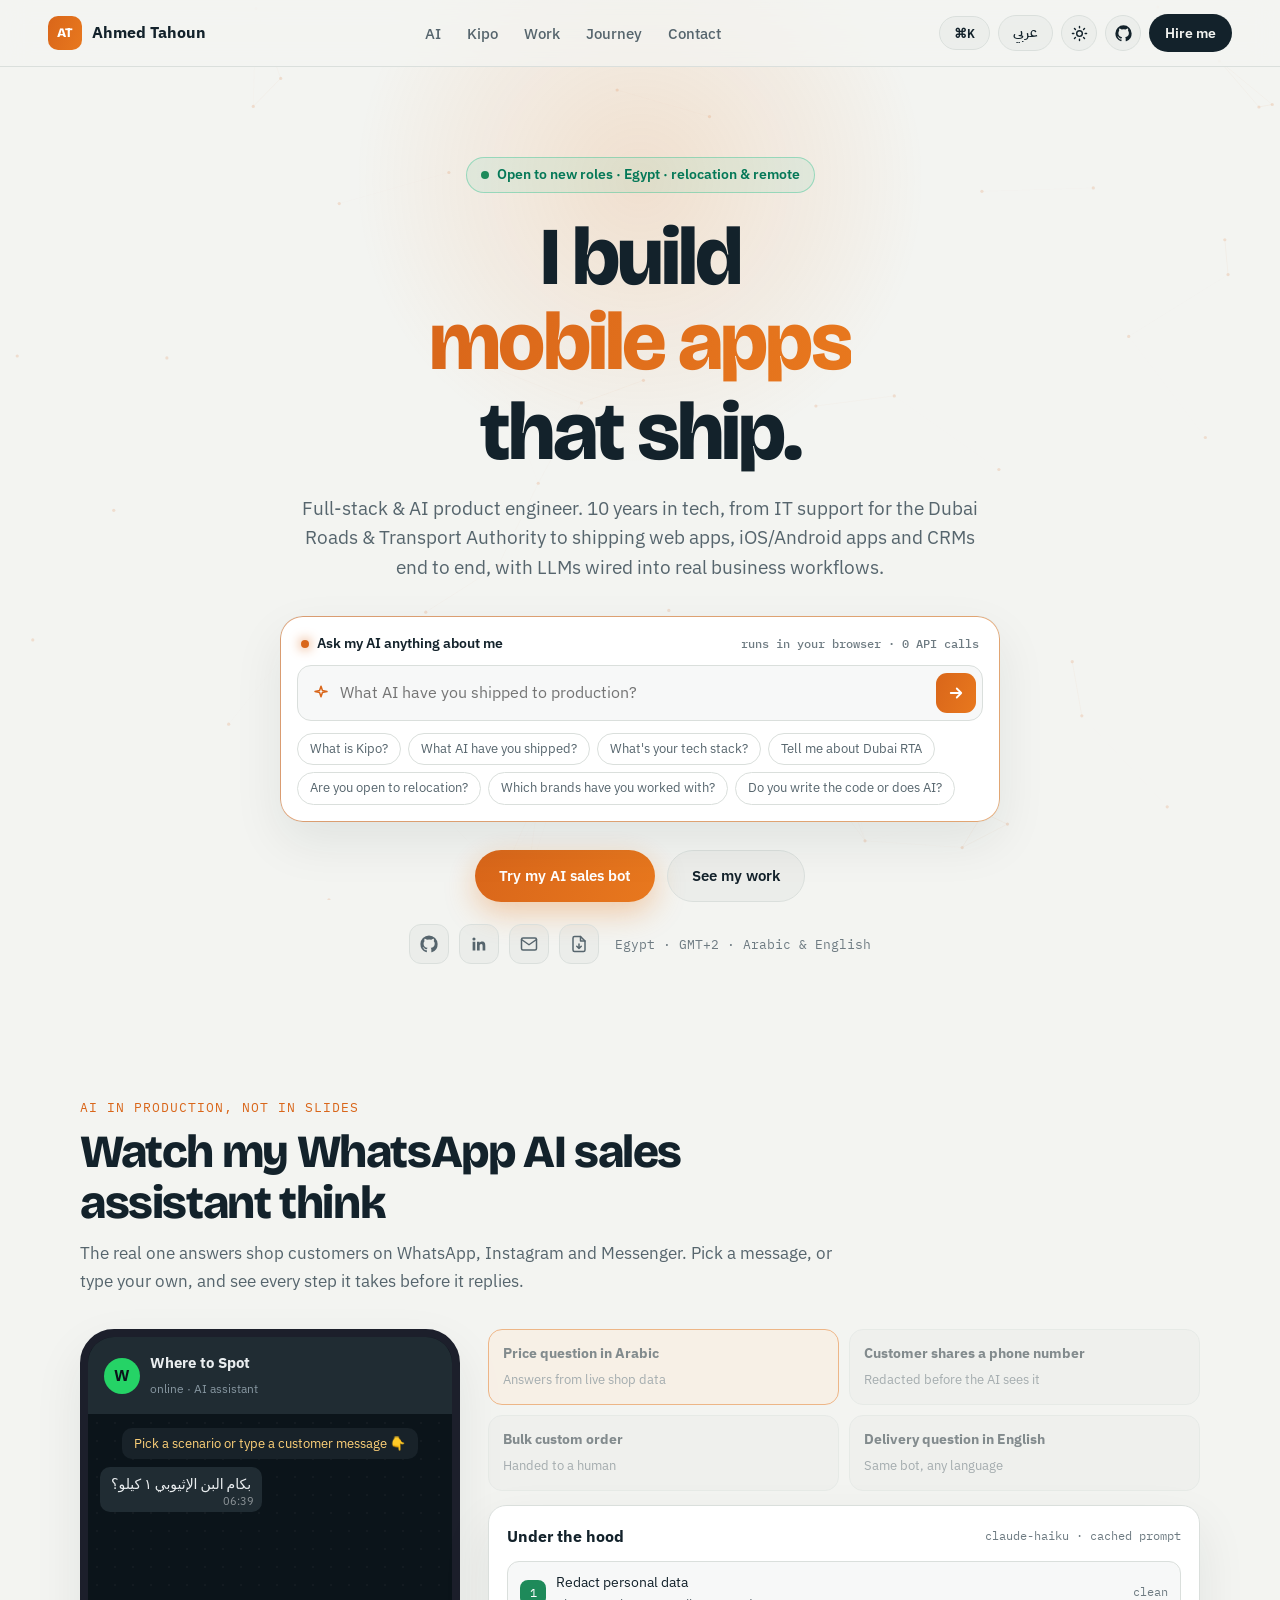
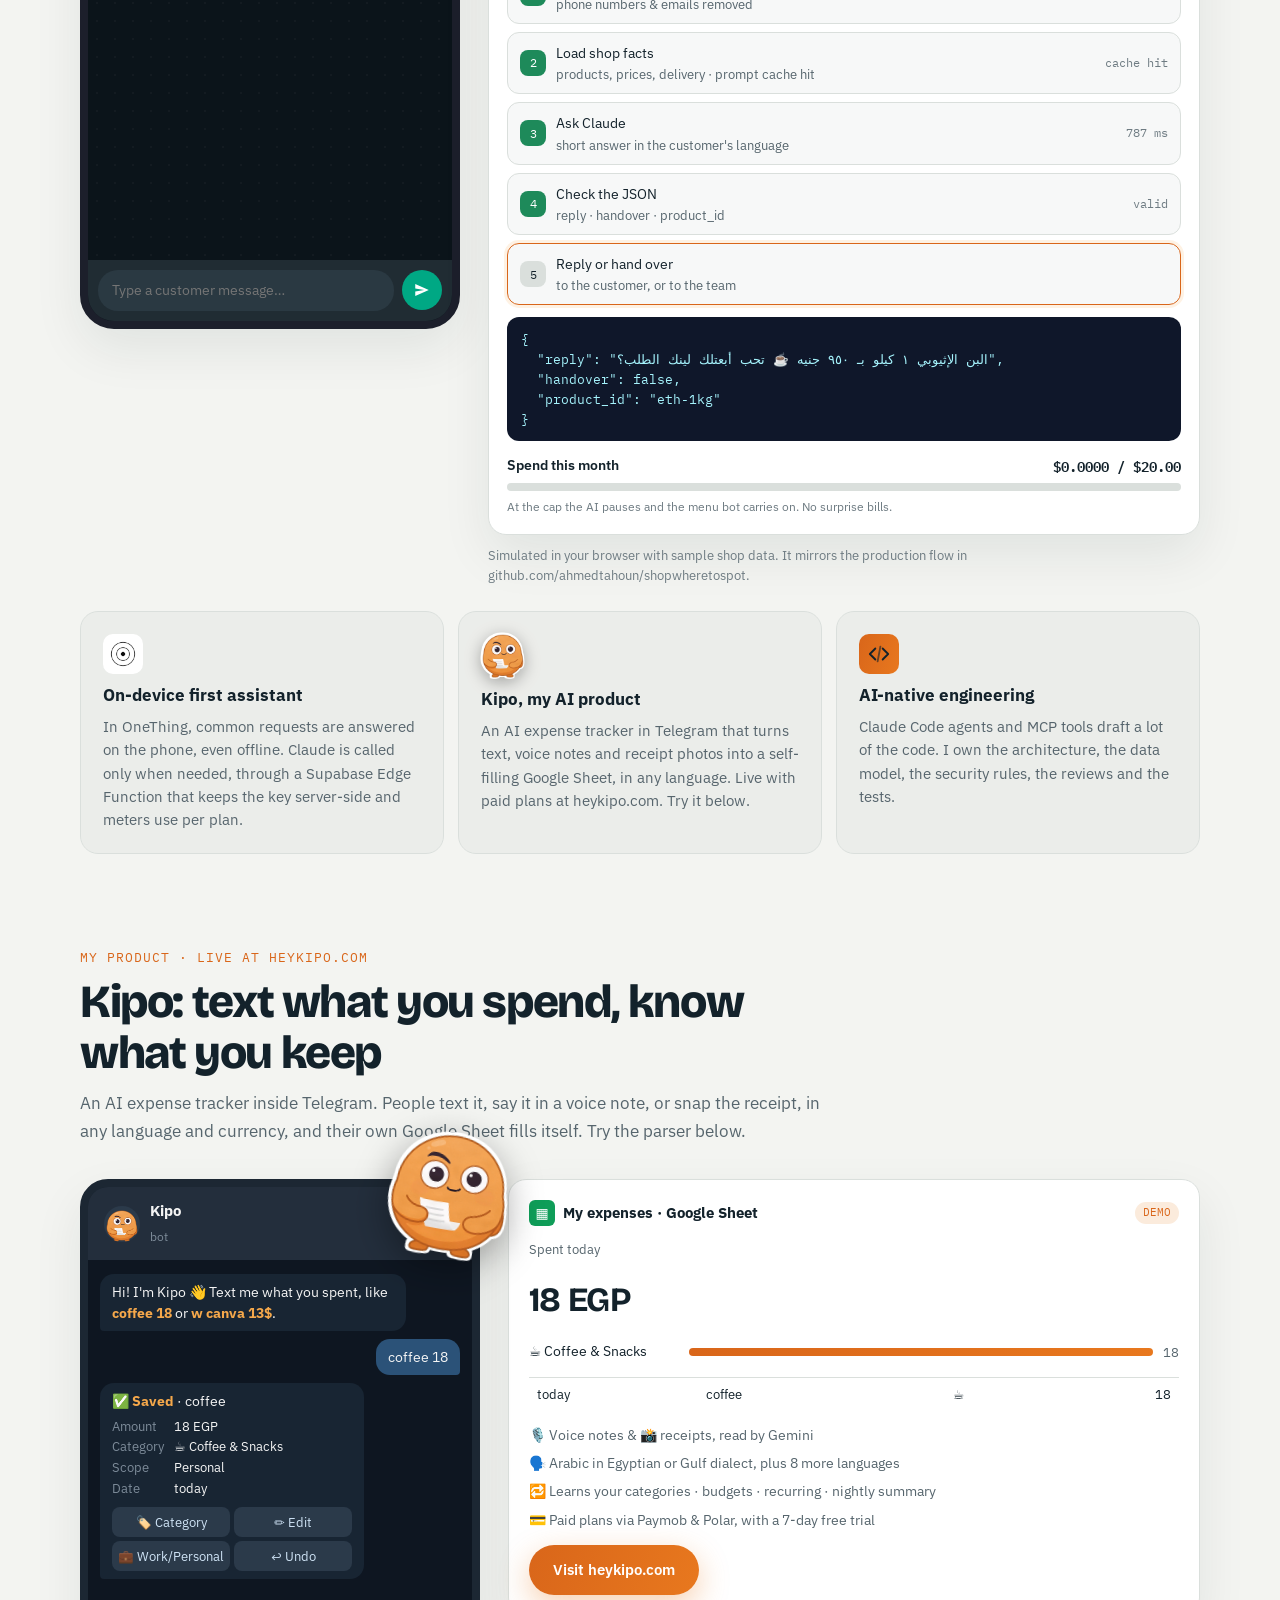
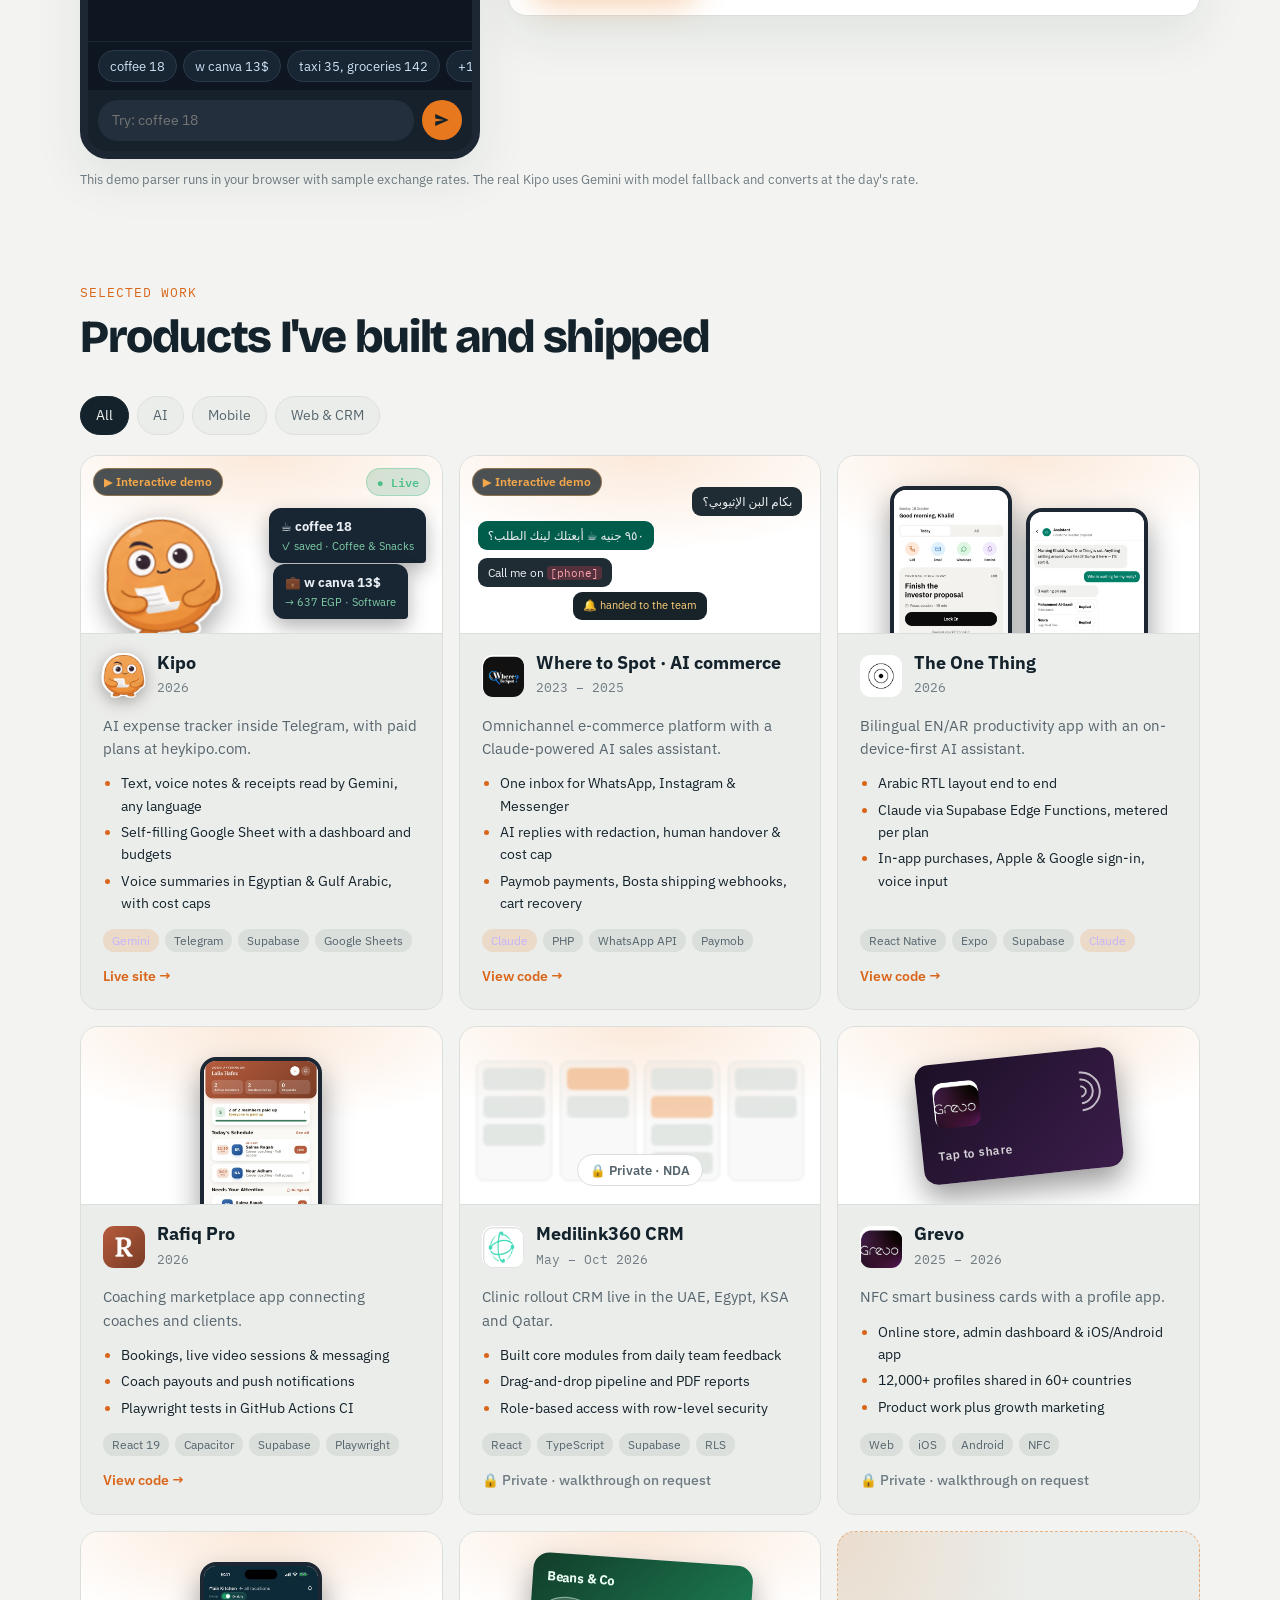
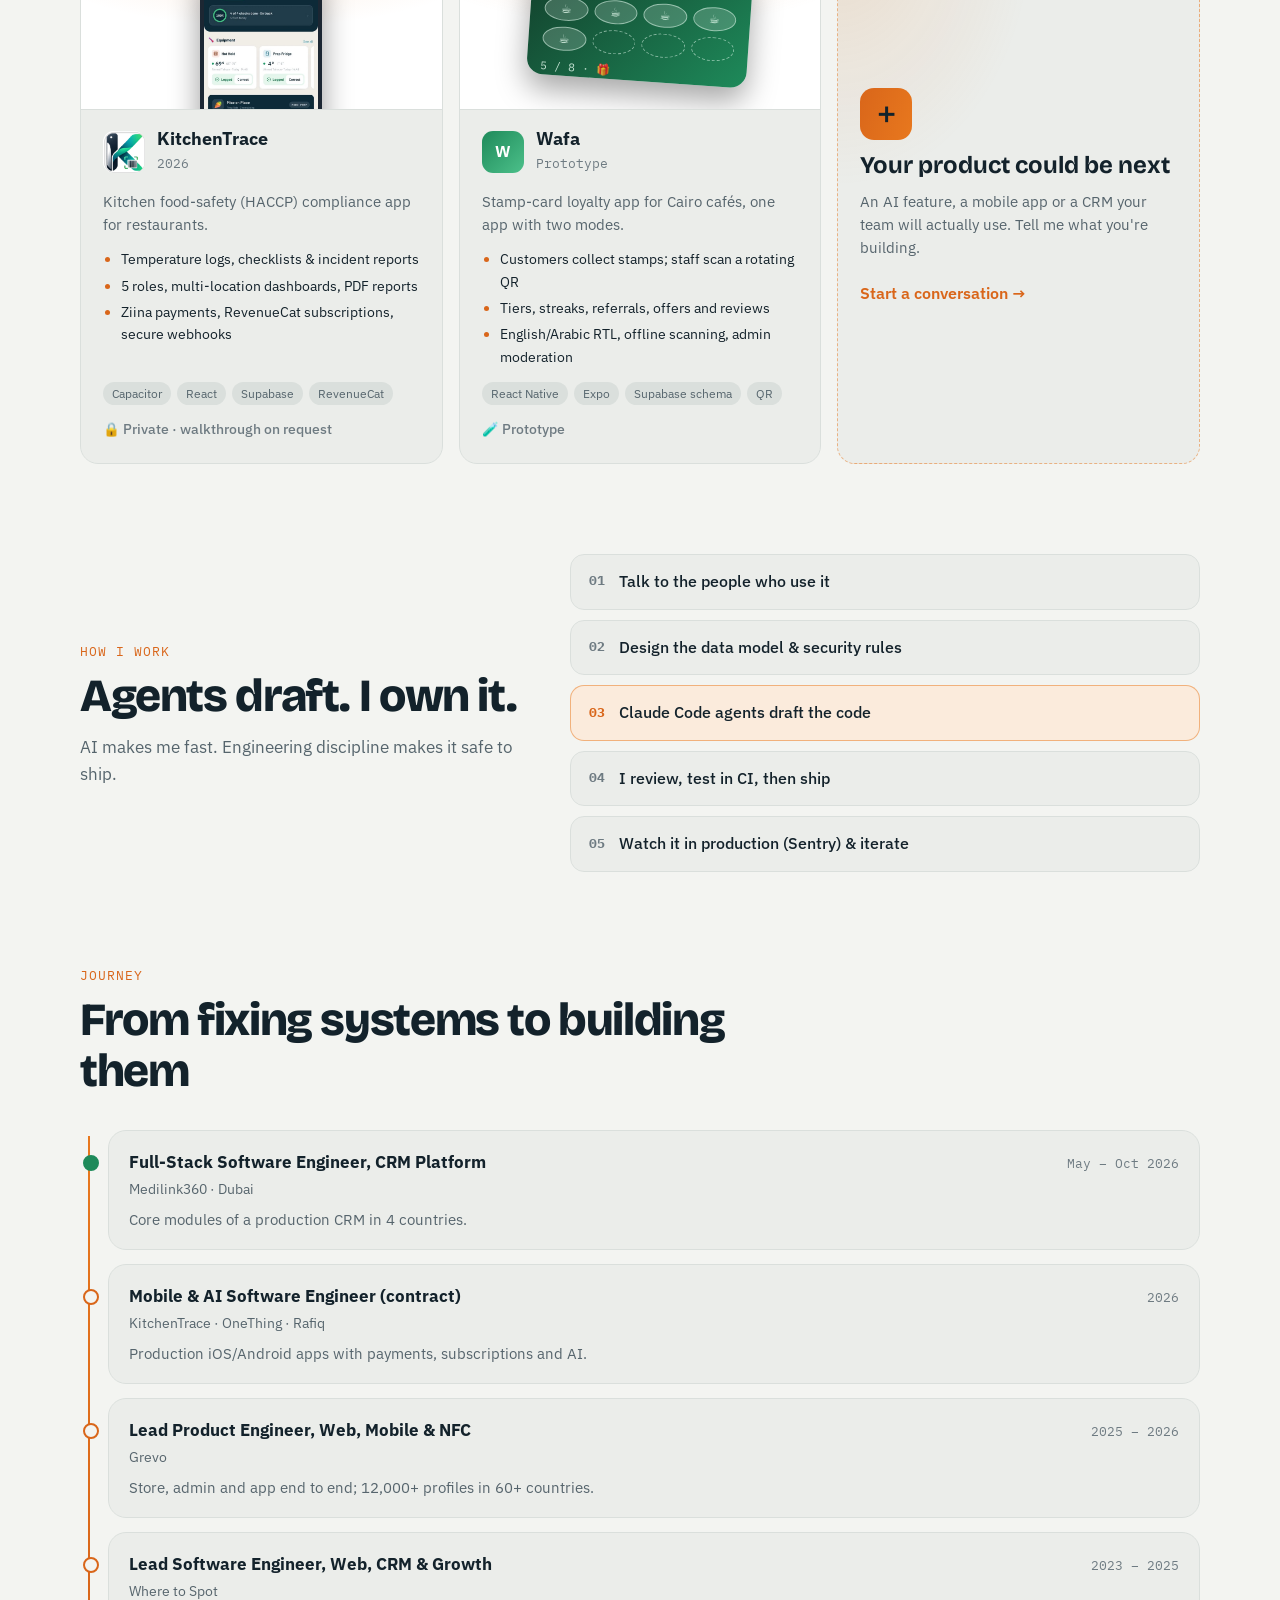
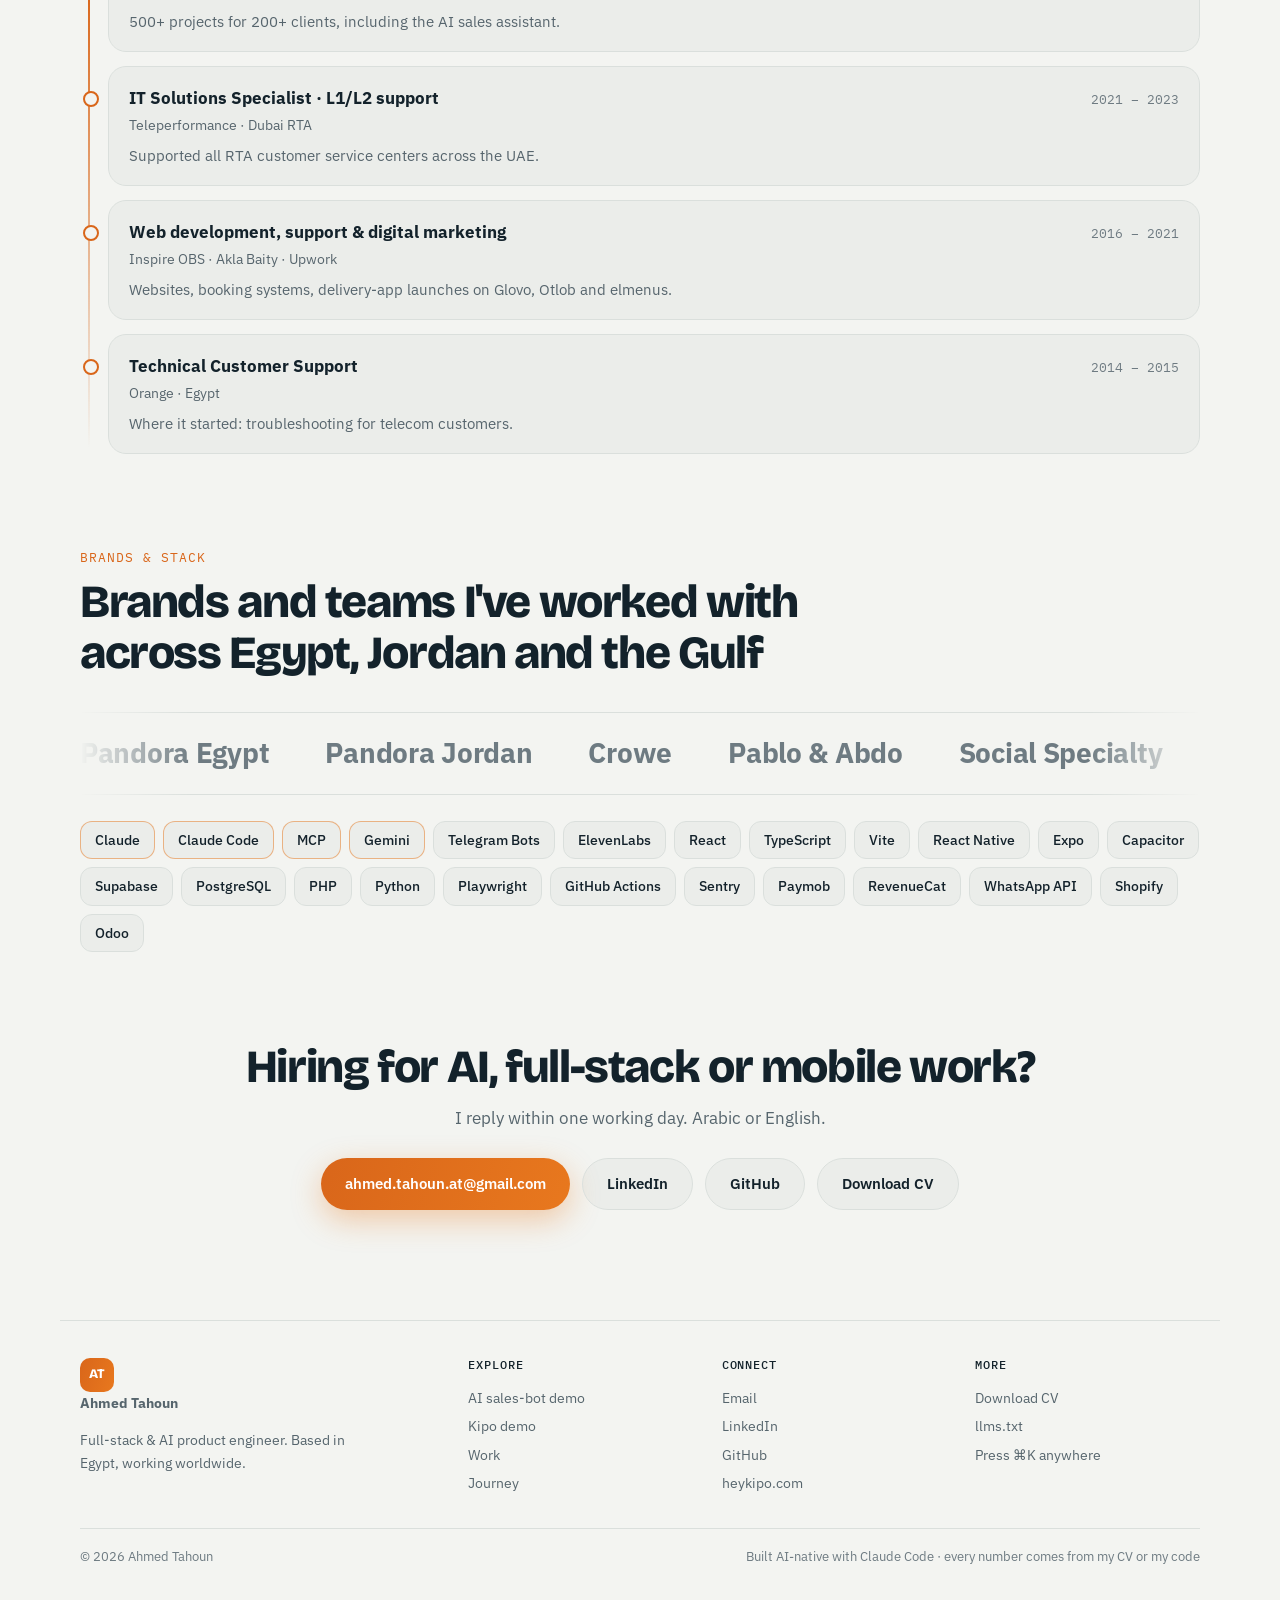
==== index.html @ b4f3a01d "Portfolio site for tahoun.wheretospot.com Bilingual (EN/AR) static portfolio: on-device Ask-my-AI, A" ====
<!doctype html>
<html lang="en" dir="ltr" data-theme="dark">
<head>
<meta charset="utf-8">
<meta name="viewport" content="width=device-width, initial-scale=1">
<title>Ahmed Tahoun · Full-Stack & AI Product Engineer</title>
<meta name="description" content="Ahmed Tahoun builds AI-powered apps, CRMs and sales bots that ship. Full-stack and AI product engineer: React, TypeScript, React Native, Supabase, Claude.">
<meta property="og:title" content="Ahmed Tahoun · Full-Stack & AI Product Engineer">
<meta property="og:description" content="I build AI-powered apps, CRMs and sales bots that ship, from first commit to paying customers.">
<meta property="og:type" content="profile">
<meta property="og:image" content="https://tahoun.wheretospot.com/assets/og.png">
<meta property="og:image:width" content="1200">
<meta property="og:image:height" content="630">
<meta property="og:url" content="https://tahoun.wheretospot.com/">
<meta property="og:site_name" content="Ahmed Tahoun">
<link rel="canonical" href="https://tahoun.wheretospot.com/">
<link rel="alternate" type="text/plain" href="https://tahoun.wheretospot.com/llms.txt" title="llms.txt">
<meta name="twitter:card" content="summary_large_image">
<meta name="theme-color" content="#0F181E">
<link rel="icon" href="data:image/svg+xml,<svg xmlns='http://www.w3.org/2000/svg' viewBox='0 0 64 64'><rect width='64' height='64' rx='16' fill='%23E8781E'/><text x='50%' y='56%' dominant-baseline='middle' text-anchor='middle' font-family='Arial' font-weight='800' font-size='28' fill='%2313222B'>AT</text></svg>">
<link rel="preconnect" href="https://fonts.googleapis.com">
<link rel="preconnect" href="https://fonts.gstatic.com" crossorigin>
<link href="https://fonts.googleapis.com/css2?family=Bricolage+Grotesque:opsz,wght@12..96,700;12..96,800&family=IBM+Plex+Sans:wght@400;500;600;700&family=IBM+Plex+Sans+Arabic:wght@400;500;600;700&family=IBM+Plex+Mono:wght@400;500&display=swap" rel="stylesheet">
<link rel="stylesheet" href="styles.css">
<script type="application/ld+json">
{"@context":"https://schema.org","@type":"Person","name":"Ahmed Tahoun","url":"https://tahoun.wheretospot.com/","image":"https://tahoun.wheretospot.com/assets/og.png","jobTitle":"Full-Stack & AI Product Engineer","email":"mailto:ahmed.tahoun.at@gmail.com","address":{"@type":"PostalAddress","addressCountry":"EG"},"sameAs":["https://github.com/ahmedtahoun","https://linkedin.com/in/ah-ta","https://heykipo.com"],"knowsAbout":["React","TypeScript","React Native","Supabase","Claude","AI agents","CRM development"],"knowsLanguage":["ar","en"]}
</script>
</head>
<body>
<canvas id="net" aria-hidden="true"></canvas>
<div class="glow" aria-hidden="true"></div>

<header class="nav">
  <a class="brand" href="#top" aria-label="Ahmed Tahoun, home"><span class="mark">AT</span><span class="brand-name" data-i18n="name">Ahmed Tahoun</span></a>
  <nav class="links" aria-label="Sections">
    <a href="#ai" data-i18n="nav.ai">AI</a>
    <a href="#kipo">Kipo</a>
    <a href="#work" data-i18n="nav.work">Work</a>
    <a href="#journey" data-i18n="nav.journey">Journey</a>
    <a href="#contact" data-i18n="nav.contact">Contact</a>
  </nav>
  <div class="tools">
    <button class="pill-btn kbd" id="cmdBtn" type="button" aria-label="Open command palette">⌘K</button>
    <button class="pill-btn" id="langBtn" type="button" aria-label="Switch language">عربي</button>
    <button class="icon-btn" id="themeBtn" type="button" aria-label="Switch theme">
      <svg viewBox="0 0 24 24" fill="none" stroke="currentColor" stroke-width="2" stroke-linecap="round"><circle cx="12" cy="12" r="4"/><path d="M12 2v2M12 20v2M4.9 4.9l1.4 1.4M17.7 17.7l1.4 1.4M2 12h2M20 12h2M4.9 19.1l1.4-1.4M17.7 6.3l1.4-1.4"/></svg>
    </button>
    <a class="icon-btn gh-btn" href="https://github.com/ahmedtahoun" target="_blank" rel="noopener" aria-label="GitHub"><svg viewBox="0 0 24 24" fill="currentColor" aria-hidden="true"><path d="M12 .5A11.5 11.5 0 0 0 .5 12a11.5 11.5 0 0 0 7.9 10.9c.6.1.8-.2.8-.6v-2c-3.2.7-3.9-1.5-3.9-1.5-.5-1.3-1.3-1.7-1.3-1.7-1-.7.1-.7.1-.7 1.2.1 1.8 1.2 1.8 1.2 1 1.8 2.8 1.3 3.5 1 .1-.8.4-1.3.7-1.6-2.6-.3-5.3-1.3-5.3-5.7 0-1.3.5-2.3 1.2-3.1-.1-.3-.5-1.5.1-3.1 0 0 1-.3 3.2 1.2a11 11 0 0 1 5.8 0c2.2-1.5 3.2-1.2 3.2-1.2.6 1.6.2 2.8.1 3.1.8.8 1.2 1.8 1.2 3.1 0 4.4-2.7 5.4-5.3 5.7.4.4.8 1.1.8 2.2v3.3c0 .3.2.7.8.6A11.5 11.5 0 0 0 23.5 12 11.5 11.5 0 0 0 12 .5z"/></svg></a>
    <a class="cta-sm" href="#contact" data-i18n="nav.hire">Hire me</a>
  </div>
  <div class="progress" id="progress" aria-hidden="true"></div>
</header>

<main id="top">

<!-- HERO -->
<section class="hero">
  <div class="badge"><i></i><span data-i18n="hero.badge">Open to new roles · Egypt · relocation &amp; remote</span></div>
  <h1 class="headline">
    <span data-i18n="hero.h1a">I build</span>
    <span class="rotator" aria-live="polite"><span id="rot">AI sales bots</span></span>
    <span data-i18n="hero.h1b">that ship.</span>
  </h1>
  <p class="lead" data-i18n="hero.lead">Full-stack &amp; AI product engineer. 10 years in tech, from IT support for the Dubai Roads &amp; Transport Authority to shipping web apps, iOS/Android apps and CRMs end to end, with LLMs wired into real business workflows.</p>

  <div class="ask" id="ask">
    <div class="ask-head">
      <span class="ask-dot"></span>
      <span data-i18n="ask.title">Ask my AI anything about me</span>
      <span class="ask-meta" data-i18n="ask.meta">runs in your browser · 0 API calls</span>
    </div>
    <form class="ask-bar" id="askForm" autocomplete="off">
      <svg viewBox="0 0 24 24" fill="none" stroke="currentColor" stroke-width="2" stroke-linecap="round" stroke-linejoin="round"><path d="M12 3l1.9 5.8L20 10l-6.1 1.2L12 17l-1.9-5.8L4 10l6.1-1.2z"/></svg>
      <input id="askInput" type="text" maxlength="200" data-i18n-ph="ask.ph" placeholder="What AI have you shipped to production?" aria-label="Ask a question">
      <button type="submit" class="send" aria-label="Ask"><svg viewBox="0 0 24 24" fill="none" stroke="currentColor" stroke-width="2.4" stroke-linecap="round" stroke-linejoin="round"><path d="M5 12h14M13 6l6 6-6 6"/></svg></button>
    </form>
    <div class="chips" id="askChips"></div>
    <div class="answer" id="answer" hidden>
      <div class="answer-q" id="answerQ"></div>
      <div class="answer-a" id="answerA"></div>
      <div class="answer-foot" id="answerFoot"></div>
    </div>
  </div>

  <div class="hero-ctas">
    <a class="cta" href="#ai" data-i18n="hero.cta1">Try my AI sales bot</a>
    <a class="cta ghost" href="#work" data-i18n="hero.cta2">See my work</a>
  </div>
  <div class="socials">
    <a href="https://github.com/ahmedtahoun" target="_blank" rel="noopener" aria-label="GitHub"><svg viewBox="0 0 24 24" fill="currentColor" aria-hidden="true"><path d="M12 .5A11.5 11.5 0 0 0 .5 12a11.5 11.5 0 0 0 7.9 10.9c.6.1.8-.2.8-.6v-2c-3.2.7-3.9-1.5-3.9-1.5-.5-1.3-1.3-1.7-1.3-1.7-1-.7.1-.7.1-.7 1.2.1 1.8 1.2 1.8 1.2 1 1.8 2.8 1.3 3.5 1 .1-.8.4-1.3.7-1.6-2.6-.3-5.3-1.3-5.3-5.7 0-1.3.5-2.3 1.2-3.1-.1-.3-.5-1.5.1-3.1 0 0 1-.3 3.2 1.2a11 11 0 0 1 5.8 0c2.2-1.5 3.2-1.2 3.2-1.2.6 1.6.2 2.8.1 3.1.8.8 1.2 1.8 1.2 3.1 0 4.4-2.7 5.4-5.3 5.7.4.4.8 1.1.8 2.2v3.3c0 .3.2.7.8.6A11.5 11.5 0 0 0 23.5 12 11.5 11.5 0 0 0 12 .5z"/></svg></a>
    <a href="https://linkedin.com/in/ah-ta" target="_blank" rel="noopener" aria-label="LinkedIn"><svg viewBox="0 0 24 24" fill="currentColor" aria-hidden="true"><path d="M20.4 20.5h-3.6v-5.6c0-1.3 0-3-1.8-3s-2.1 1.4-2.1 2.9v5.7H9.3V9h3.4v1.6c.5-.9 1.6-1.8 3.4-1.8 3.6 0 4.3 2.4 4.3 5.5v6.2zM5.3 7.4a2.1 2.1 0 1 1 0-4.2 2.1 2.1 0 0 1 0 4.2zM7.1 20.5H3.5V9h3.6v11.5z"/></svg></a>
    <a href="mailto:ahmed.tahoun.at@gmail.com" aria-label="Email"><svg viewBox="0 0 24 24" fill="none" stroke="currentColor" stroke-width="2" stroke-linecap="round" stroke-linejoin="round" aria-hidden="true"><rect x="2" y="4" width="20" height="16" rx="2"/><path d="m22 6-10 7L2 6"/></svg></a>
    <a href="assets/Ahmed_Tahoun_CV.pdf" download aria-label="Download CV"><svg viewBox="0 0 24 24" fill="none" stroke="currentColor" stroke-width="2" stroke-linecap="round" stroke-linejoin="round" aria-hidden="true"><path d="M14 2H6a2 2 0 0 0-2 2v16a2 2 0 0 0 2 2h12a2 2 0 0 0 2-2V8z"/><path d="M14 2v6h6M12 18v-6M9 15l3 3 3-3"/></svg></a>
    <span class="loc" data-i18n="hero.loc">Egypt · GMT+2 · Arabic &amp; English</span>
  </div>
</section>


<!-- AI DEMO -->
<section id="ai" class="section">
  <div class="sec-head reveal">
    <span class="kicker" data-i18n="ai.kicker">AI in production, not in slides</span>
    <h2 data-i18n="ai.h2">Watch my WhatsApp AI sales assistant think</h2>
    <p data-i18n="ai.p">The real one answers shop customers on WhatsApp, Instagram and Messenger. Pick a message, or type your own, and see every step it takes before it replies.</p>
  </div>

  <div class="demo reveal">
    <div class="phone" aria-label="Chat demo">
      <div class="phone-top">
        <div class="ph-avatar">W</div>
        <div><b>Where to Spot</b><small id="phStatus" data-i18n="demo.online">online · AI assistant</small></div>
      </div>
      <div class="chat" id="chat" aria-live="polite"></div>
      <form class="chat-input" id="chatForm" autocomplete="off">
        <input id="chatText" type="text" maxlength="160" data-i18n-ph="demo.ph" placeholder="Type a customer message…" aria-label="Customer message">
        <button type="submit" aria-label="Send"><svg viewBox="0 0 24 24" fill="currentColor"><path d="M3 20l18-8L3 4v6l12 2-12 2z"/></svg></button>
      </form>
    </div>

    <div class="trace">
      <div class="scenarios" id="scenarios"></div>
      <div class="trace-card">
        <div class="trace-title"><span data-i18n="demo.under">Under the hood</span><span class="mono small" id="traceModel">claude-haiku · cached prompt</span></div>
        <ol class="steps" id="steps"></ol>
        <pre class="json" id="json">{ }</pre>
        <div class="meter">
          <div class="meter-row"><span data-i18n="demo.spend">Spend this month</span><span class="mono" id="spend">$0.0000 / $20.00</span></div>
          <div class="bar"><i id="spendBar"></i></div>
          <small data-i18n="demo.cap">At the cap the AI pauses and the menu bot carries on. No surprise bills.</small>
        </div>
      </div>
      <p class="note" data-i18n="demo.note">Simulated in your browser with sample shop data. It mirrors the production flow in github.com/ahmedtahoun/shopwheretospot.</p>
    </div>
  </div>

  <div class="ai-more reveal">
    <article class="mini">
      <img class="mini-img" src="assets/onething.png" alt="" width="40" height="40" loading="lazy">
      <h3 data-i18n="ai.m1h">On-device first assistant</h3>
      <p data-i18n="ai.m1p">In OneThing, common requests are answered on the phone, even offline. Claude is called only when needed, through a Supabase Edge Function that keeps the key server-side and meters use per plan.</p>
    </article>
    <article class="mini">
      <img class="mini-img sticker-sm" src="assets/kipo.png" alt="" width="44" height="44" loading="lazy">
      <h3 data-i18n="ai.m2h">Voice &amp; receipt expense bot</h3>
      <p data-i18n="ai.m2p">A Telegram bot that turns text, voice notes and receipt photos into categorised expenses with the Gemini API, then sends daily, weekly and monthly summaries.</p>
    </article>
    <article class="mini">
      <span class="mini-tile" aria-hidden="true"><svg viewBox="0 0 24 24" fill="none" stroke="currentColor" stroke-width="2" stroke-linecap="round" stroke-linejoin="round"><path d="m16 18 6-6-6-6M8 6l-6 6 6 6"/><path d="M13.5 4 10.5 20" opacity=".6"/></svg></span>
      <h3 data-i18n="ai.m3h">AI-native engineering</h3>
      <p data-i18n="ai.m3p">Claude Code agents and MCP tools draft a lot of the code. I own the architecture, the data model, the security rules, the reviews and the tests.</p>
    </article>
  </div>
</section>

<!-- KIPO -->
<section id="kipo" class="section">
  <div class="sec-head reveal">
    <span class="kicker" data-i18n="k.kicker">My product · live at heykipo.com</span>
    <h2 data-i18n="k.h2">Kipo: text what you spend, know what you keep</h2>
    <p data-i18n="k.p">An AI expense tracker inside Telegram. People text it, say it in a voice note, or snap the receipt, in any language and currency, and their own Google Sheet fills itself. Try the parser below.</p>
  </div>
  <div class="kipo reveal">
    <div class="tg-wrap">
    <img class="kipo-sticker" src="assets/kipo.png" alt="Kipo, the orange mascot holding a receipt" width="120" height="124" loading="lazy">
    <div class="tg">
      <div class="tg-top"><span class="tg-av"><img src="assets/kipo.png" alt="" width="36" height="36"></span><div><b>Kipo</b><small>bot</small></div></div>
      <div class="tg-chat" id="kChat" aria-live="polite"></div>
      <div class="tg-chips" id="kChips"></div>
      <form class="tg-input" id="kForm" autocomplete="off">
        <input id="kText" type="text" maxlength="120" data-i18n-ph="k.ph" placeholder="Try: coffee 18" aria-label="Expense message">
        <button type="submit" aria-label="Send"><svg viewBox="0 0 24 24" fill="currentColor"><path d="M3 20l18-8L3 4v6l12 2-12 2z"/></svg></button>
      </form>
    </div>
    </div>
    <div class="sheet">
      <div class="sheet-top"><span class="sheet-ico">▦</span><b data-i18n="k.sheet">My expenses · Google Sheet</b><span class="demo-tag">DEMO</span></div>
      <div class="sheet-total"><small data-i18n="k.today">Spent today</small><b id="kTotal">0 EGP</b><span id="kIncome"></span></div>
      <div class="sheet-cats" id="kCats"></div>
      <table class="sheet-rows"><tbody id="kRows"></tbody></table>
      <ul class="k-feats">
        <li data-i18n="k.f1">🎙️ Voice notes &amp; 📸 receipts, read by Gemini</li>
        <li data-i18n="k.f2">🗣️ Arabic in Egyptian or Gulf dialect, plus 8 more languages</li>
        <li data-i18n="k.f3">🔁 Learns your categories · budgets · recurring · nightly summary</li>
        <li data-i18n="k.f4">💳 Paid plans via Paymob &amp; Polar, with a 7-day free trial</li>
      </ul>
      <a class="cta" href="https://heykipo.com" target="_blank" rel="noopener" data-i18n="k.cta">Visit heykipo.com</a>
    </div>
  </div>
  <p class="note reveal" data-i18n="k.note">This demo parser runs in your browser with sample exchange rates. The real Kipo uses Gemini with model fallback and converts at the day's rate.</p>
</section>

<!-- WORK -->
<section id="work" class="section">
  <div class="sec-head reveal">
    <span class="kicker" data-i18n="work.kicker">Selected work</span>
    <h2 data-i18n="work.h2">Products I've built and shipped</h2>
  </div>
  <div class="filters reveal" id="filters" role="tablist"></div>
  <div class="grid" id="workGrid"></div>
</section>

<!-- HOW -->
<section class="section how reveal">
  <div class="how-col">
    <span class="kicker" data-i18n="how.kicker">How I work</span>
    <h2 data-i18n="how.h2">Agents draft. I own it.</h2>
    <p data-i18n="how.p">AI makes me fast. Engineering discipline makes it safe to ship.</p>
  </div>
  <div class="how-flow">
    <div class="flow-step"><b>01</b><span data-i18n="how.s1">Talk to the people who use it</span></div>
    <div class="flow-step"><b>02</b><span data-i18n="how.s2">Design the data model &amp; security rules</span></div>
    <div class="flow-step ai"><b>03</b><span data-i18n="how.s3">Claude Code agents draft the code</span></div>
    <div class="flow-step"><b>04</b><span data-i18n="how.s4">I review, test in CI, then ship</span></div>
    <div class="flow-step"><b>05</b><span data-i18n="how.s5">Watch it in production (Sentry) &amp; iterate</span></div>
  </div>
</section>

<!-- JOURNEY -->
<section id="journey" class="section">
  <div class="sec-head reveal">
    <span class="kicker" data-i18n="j.kicker">Journey</span>
    <h2 data-i18n="j.h2">From fixing systems to building them</h2>
  </div>
  <ol class="timeline" id="timeline"></ol>
</section>

<!-- BRANDS + STACK -->
<section class="section reveal">
  <div class="sec-head">
    <span class="kicker" data-i18n="b.kicker">Brands &amp; stack</span>
    <h2 data-i18n="b.h2">Trusted by brands across Egypt, Jordan and the Gulf</h2>
  </div>
  <div class="marquee" aria-label="Brands"><div class="marquee-track" id="brands"></div></div>
  <div class="stack" id="stack"></div>
</section>

<!-- CONTACT -->
<section id="contact" class="section contact reveal">
  <h2 data-i18n="c.h2">Hiring for AI, full-stack or mobile work?</h2>
  <p data-i18n="c.p">I reply within one working day. Arabic or English.</p>
  <div class="contact-row">
    <a class="cta" href="mailto:ahmed.tahoun.at@gmail.com">ahmed.tahoun.at@gmail.com</a>
    <a class="cta ghost" href="https://linkedin.com/in/ah-ta" target="_blank" rel="noopener">LinkedIn</a>
    <a class="cta ghost" href="https://github.com/ahmedtahoun" target="_blank" rel="noopener">GitHub</a>
    <a class="cta ghost" href="assets/Ahmed_Tahoun_CV.pdf" download data-i18n="nav.cv">Download CV</a>
  </div>
</section>
</main>

<footer class="foot">
  <div class="foot-grid">
    <div class="foot-brand">
      <a class="brand" href="#top"><span class="mark">AT</span><span data-i18n="name">Ahmed Tahoun</span></a>
      <p data-i18n="foot.tag">Full-stack &amp; AI product engineer. Based in Egypt, working worldwide.</p>
    </div>
    <div><h4 data-i18n="foot.explore">Explore</h4><a href="#ai" data-i18n="foot.l1">AI sales-bot demo</a><a href="#kipo" data-i18n="foot.l2">Kipo demo</a><a href="#work" data-i18n="nav.work">Work</a><a href="#journey" data-i18n="nav.journey">Journey</a></div>
    <div><h4 data-i18n="foot.connect">Connect</h4><a href="mailto:ahmed.tahoun.at@gmail.com">Email</a><a href="https://linkedin.com/in/ah-ta" target="_blank" rel="noopener">LinkedIn</a><a href="https://github.com/ahmedtahoun" target="_blank" rel="noopener">GitHub</a><a href="https://heykipo.com" target="_blank" rel="noopener">heykipo.com</a></div>
    <div><h4 data-i18n="foot.more">More</h4><a href="assets/Ahmed_Tahoun_CV.pdf" download data-i18n="nav.cv">Download CV</a><a href="llms.txt">llms.txt</a><button type="button" class="linkish" id="footCmd" data-i18n="cmd.hint">Press ⌘K anywhere</button></div>
  </div>
  <div class="foot-bottom"><span>© 2026 Ahmed Tahoun</span><span data-i18n="foot">Built AI-native with Claude Code · every number comes from my CV or my code</span></div>
</footer>

<nav class="dock" aria-label="Quick navigation">
  <a href="#top" aria-label="Home"><svg viewBox="0 0 24 24" fill="none" stroke="currentColor" stroke-width="2" stroke-linecap="round" stroke-linejoin="round"><path d="m3 10 9-7 9 7v10a2 2 0 0 1-2 2H5a2 2 0 0 1-2-2z"/></svg></a>
  <a href="#ai" aria-label="AI demo"><svg viewBox="0 0 24 24" fill="none" stroke="currentColor" stroke-width="2" stroke-linecap="round" stroke-linejoin="round"><path d="M12 3l1.9 5.8L20 10l-6.1 1.2L12 17l-1.9-5.8L4 10l6.1-1.2z"/></svg></a>
  <a href="#kipo" aria-label="Kipo"><img src="assets/kipo.png" alt="" width="26" height="26"></a>
  <a href="#work" aria-label="Work"><svg viewBox="0 0 24 24" fill="none" stroke="currentColor" stroke-width="2" stroke-linecap="round" stroke-linejoin="round"><rect x="3" y="7" width="18" height="13" rx="2"/><path d="M8 7V5a2 2 0 0 1 2-2h4a2 2 0 0 1 2 2v2"/></svg></a>
  <a href="#contact" aria-label="Contact"><svg viewBox="0 0 24 24" fill="none" stroke="currentColor" stroke-width="2" stroke-linecap="round" stroke-linejoin="round"><path d="M21 15a2 2 0 0 1-2 2H7l-4 4V5a2 2 0 0 1 2-2h14a2 2 0 0 1 2 2z"/></svg></a>
</nav>

<script src="content.js"></script>
<script src="app.js"></script>
</body>
</html>
---- styles.css ----
:root{
  --bg:#0F181E; --bg2:#16232B; --card:rgba(233,237,234,.035); --card-b:rgba(233,237,234,.1);
  --ink:#E9EDEA; --muted:#9AA8AE; --soft:#6E7E86;
  --a1:#E8781E; --a2:#F5A84B; --ok:#1E8A5A; --warn:#F5B041; --bad:#f43f5e;
  --grad:linear-gradient(110deg,#E8781E,#F5A84B);
  --tint:rgba(232,120,30,.12); --tint-b:rgba(232,120,30,.5);
  --radius:18px; --shadow:0 20px 60px rgba(0,0,0,.4);
  --font:"IBM Plex Sans",system-ui,sans-serif; --display:"Bricolage Grotesque","IBM Plex Sans Arabic",system-ui,sans-serif; --mono:"IBM Plex Mono",ui-monospace,monospace;
}
[data-theme="light"]{
  --bg:#F3F4F1; --bg2:#FFFFFF; --card:rgba(19,34,43,.03); --card-b:#DADFDC;
  --ink:#13222B; --muted:#56656D; --soft:#6E7B82; --a2:#D9661A; --shadow:0 20px 50px rgba(19,34,43,.08);
  --grad:linear-gradient(110deg,#D9661A,#E8781E); --tint:#FBEBDC;
}
html[lang="ar"]{--font:"IBM Plex Sans Arabic",system-ui,sans-serif;--display:"IBM Plex Sans Arabic",system-ui,sans-serif}
*{box-sizing:border-box;margin:0;padding:0}
html{scroll-behavior:smooth;scroll-padding-top:84px}
html,body{overflow-x:clip}
body{font-family:var(--font);background:var(--bg);color:var(--ink);line-height:1.6;overflow-x:hidden;-webkit-font-smoothing:antialiased}
a{color:inherit}
button,input{font:inherit;color:inherit}
::selection{background:var(--a1);color:#fff}
:focus-visible{outline:2px solid var(--a2);outline-offset:3px;border-radius:8px}

#net{position:fixed;inset:0;width:100vw;height:100vh;max-width:100%;z-index:-2;opacity:.55}
[data-theme="light"] #net{opacity:.35}
.glow{position:fixed;width:620px;height:620px;border-radius:50%;background:radial-gradient(circle,rgba(232,120,30,.16),transparent 65%);z-index:-1;pointer-events:none;transform:translate(-50%,-50%);left:50%;top:20%;transition:left .25s ease-out,top .25s ease-out}

/* NAV */
.nav{position:sticky;top:0;z-index:50;display:flex;align-items:center;justify-content:space-between;gap:16px;padding:14px clamp(16px,4vw,48px);backdrop-filter:blur(14px);background:color-mix(in srgb,var(--bg) 72%,transparent);border-bottom:1px solid var(--card-b)}
.brand{display:flex;align-items:center;gap:10px;text-decoration:none;font-weight:700}
.mark{font-family:var(--display);display:grid;place-items:center;width:34px;height:34px;border-radius:10px;background:var(--grad);color:#fff;font-weight:800;font-size:13px;letter-spacing:.02em}
.links{display:flex;gap:26px}
.links a{text-decoration:none;color:var(--muted);font-size:14.5px;font-weight:500;transition:color .2s}
.links a:hover{color:var(--ink)}
.tools{display:flex;align-items:center;gap:8px}
.pill-btn,.icon-btn{background:var(--card);border:1px solid var(--card-b);border-radius:999px;cursor:pointer;transition:border-color .2s,transform .2s}
.pill-btn{padding:6px 14px;font-size:14px;font-weight:600;font-family:"IBM Plex Sans Arabic",Inter,sans-serif}
.icon-btn{width:36px;height:36px;display:grid;place-items:center}
.icon-btn svg{width:17px;height:17px}
.pill-btn:hover,.icon-btn:hover{border-color:var(--a1)}
.gh-btn{color:var(--ink)}
.gh-btn svg{width:17px;height:17px}
.progress{position:absolute;inset-inline:0;bottom:-1px;height:2px;background:var(--grad);transform:scaleX(0);transform-origin:left;pointer-events:none}
html[dir="rtl"] .progress{transform-origin:right}
.cta-sm{padding:8px 16px;border-radius:999px;background:var(--ink);color:var(--bg);text-decoration:none;font-size:14px;font-weight:600;white-space:nowrap}

/* HERO */
.hero{max-width:980px;margin:0 auto;padding:clamp(56px,10vh,110px) 20px 40px;text-align:center}
.badge{display:inline-flex;align-items:center;gap:8px;padding:6px 14px;border-radius:999px;border:1px solid rgba(16,185,129,.35);background:rgba(16,185,129,.08);color:#34d399;font-size:13.5px;font-weight:600}
[data-theme="light"] .badge{color:#047857}
.badge i{width:8px;height:8px;border-radius:50%;background:var(--ok);box-shadow:0 0 0 0 rgba(16,185,129,.6);animation:ping 2s infinite}
@keyframes ping{0%{box-shadow:0 0 0 0 rgba(16,185,129,.6)}80%,100%{box-shadow:0 0 0 10px rgba(16,185,129,0)}}
.headline{font-family:var(--display);font-size:clamp(38px,7.2vw,82px);line-height:1.04;letter-spacing:-.035em;font-weight:800;margin:22px 0 18px}
html[lang="ar"] #rot{background:none;color:var(--a1);-webkit-text-fill-color:var(--a1)}
html[lang="ar"] .headline{letter-spacing:0;line-height:1.25}
.rotator{display:block;min-height:1.08em}
#rot{display:inline-block;background:var(--grad);-webkit-background-clip:text;background-clip:text;color:transparent;-webkit-text-fill-color:transparent;padding-bottom:.06em;transition:opacity .35s,transform .35s}
#rot.out{opacity:0;transform:translateY(12px)}
.lead{max-width:700px;margin:0 auto;color:var(--muted);font-size:clamp(16px,2vw,18.5px)}

/* ASK */
.ask{max-width:720px;margin:34px auto 0;text-align:start;background:var(--bg2);border:1px solid var(--card-b);border-radius:22px;padding:16px;box-shadow:var(--shadow);position:relative}
.ask::before{content:"";position:absolute;inset:-1px;border-radius:23px;padding:1px;background:var(--grad);-webkit-mask:linear-gradient(#000 0 0) content-box,linear-gradient(#000 0 0);-webkit-mask-composite:xor;mask-composite:exclude;opacity:.55;pointer-events:none}
.ask-head{display:flex;align-items:center;gap:8px;font-size:13.5px;font-weight:600;padding:0 4px 10px}
.ask-dot{width:8px;height:8px;border-radius:50%;background:var(--a2);box-shadow:0 0 12px var(--a2)}
.ask-meta{margin-inline-start:auto;color:var(--soft);font-weight:500;font-family:var(--mono);font-size:11.5px}
.ask-bar{display:flex;align-items:center;gap:10px;background:var(--card);border:1px solid var(--card-b);border-radius:14px;padding:6px 6px 6px 14px}
html[dir="rtl"] .ask-bar{padding:6px 14px 6px 6px}
.ask-bar>svg{width:18px;height:18px;color:var(--a2);flex:none}
.ask-bar input{flex:1;min-width:0;background:none;border:0;outline:0;font-size:16px;padding:8px 0}
.send{width:40px;height:40px;border-radius:11px;border:0;background:var(--grad);color:#fff;display:grid;place-items:center;cursor:pointer;flex:none}
.send svg{width:18px;height:18px}
html[dir="rtl"] .send svg,html[dir="rtl"] .chat-input svg{transform:scaleX(-1)}
.chips{display:flex;flex-wrap:wrap;gap:7px;margin-top:12px}
.chips button{background:none;border:1px solid var(--card-b);border-radius:999px;padding:5px 12px;font-size:13px;color:var(--muted);cursor:pointer;transition:all .2s}
.chips button:hover{color:var(--ink);border-color:var(--a1);background:var(--tint)}
.answer{margin-top:14px;padding:14px 16px;border-radius:14px;background:var(--card);border:1px solid var(--card-b)}
.answer-q{font-size:13px;color:var(--soft);margin-bottom:6px}
.answer-a{font-size:15.5px;white-space:pre-line}
.answer-a .caret{display:inline-block;width:8px;height:16px;background:var(--a2);vertical-align:-2px;margin-inline-start:2px;animation:blink 1s steps(1) infinite}
@keyframes blink{50%{opacity:0}}
.answer-foot{margin-top:10px;font-family:var(--mono);font-size:11.5px;color:var(--soft);display:flex;gap:12px;flex-wrap:wrap}
.answer-foot a{color:var(--a2)}
.hero-ctas{display:flex;justify-content:center;gap:12px;margin-top:28px;flex-wrap:wrap}
.cta{display:inline-flex;align-items:center;justify-content:center;padding:13px 24px;border-radius:999px;background:var(--grad);color:#fff;text-decoration:none;font-weight:600;font-size:15px;transition:transform .2s,box-shadow .2s;box-shadow:0 10px 30px rgba(232,120,30,.35)}
.cta:hover{transform:translateY(-2px)}
.cta.ghost{background:var(--card);color:var(--ink);border:1px solid var(--card-b);box-shadow:none}


.socials{display:flex;align-items:center;justify-content:center;gap:10px;margin-top:22px;flex-wrap:wrap}
.socials a{width:40px;height:40px;border-radius:12px;display:grid;place-items:center;background:var(--card);border:1px solid var(--card-b);color:var(--muted);transition:color .2s,border-color .2s,transform .2s}
.socials a:hover{color:var(--a2);border-color:var(--tint-b);transform:translateY(-2px)}
.socials svg{width:18px;height:18px}
.loc{font-family:var(--mono);font-size:12.5px;color:var(--soft);margin-inline-start:6px}
.sticker-sm{filter:drop-shadow(1.5px 0 0 #fff) drop-shadow(-1.5px 0 0 #fff) drop-shadow(0 1.5px 0 #fff) drop-shadow(0 -1.5px 0 #fff) drop-shadow(0 4px 8px rgba(0,0,0,.3))}

/* SECTIONS */
.section{max-width:1160px;margin:0 auto;padding:clamp(70px,10vh,120px) 20px 0}
.sec-head{max-width:760px;margin-bottom:34px}
.kicker{display:inline-block;font-family:var(--mono);font-size:12.5px;letter-spacing:.08em;text-transform:uppercase;color:var(--a2);margin-bottom:10px}
html[lang="ar"] .kicker{letter-spacing:0;font-family:var(--font);font-weight:600}
h2{font-family:var(--display);font-size:clamp(28px,4.4vw,46px);line-height:1.1;letter-spacing:-.03em;font-weight:800}
html[lang="ar"] h2{letter-spacing:0;line-height:1.3}
.sec-head p{color:var(--muted);margin-top:12px;font-size:17px}

/* DEMO */
.demo{display:grid;grid-template-columns:minmax(0,380px) minmax(0,1fr);gap:28px;align-items:start}
.phone{background:#0b141a;border-radius:34px;border:8px solid #1c1f2b;box-shadow:var(--shadow);overflow:hidden;display:flex;flex-direction:column;height:600px;color:#e9edef}
.phone-top{display:flex;align-items:center;gap:10px;padding:14px 16px;background:#202c33}
.phone-top b{display:block;font-size:15px}
.phone-top small{color:#8696a0;font-size:12px}
.ph-avatar{width:36px;height:36px;border-radius:50%;background:#25d366;color:#0b141a;display:grid;place-items:center;font-weight:800}
.chat{flex:1;overflow-y:auto;padding:14px 12px;display:flex;flex-direction:column;gap:8px;background:#0b141a radial-gradient(rgba(255,255,255,.03) 1px,transparent 1px) 0 0/18px 18px}
.msg{max-width:82%;padding:7px 11px 18px;border-radius:10px;font-size:14px;line-height:1.45;position:relative;animation:pop .25s ease-out;word-wrap:break-word}
.msg time{position:absolute;bottom:3px;inset-inline-end:8px;font-size:10.5px;color:rgba(233,237,239,.55)}
.msg.in{align-self:flex-start;background:#202c33}
.msg.out{align-self:flex-end;background:#005c4b}
.msg.sys{align-self:center;background:#182229;color:#ffd279;font-size:12.5px;padding:6px 12px;max-width:92%;text-align:center}
.msg .red{background:rgba(244,63,94,.25);color:#fda4af;border-radius:4px;padding:0 3px;font-family:var(--mono);font-size:12.5px}
@keyframes pop{from{opacity:0;transform:translateY(6px) scale(.98)}to{opacity:1;transform:none}}
.typing{align-self:flex-start;background:#202c33;border-radius:10px;padding:10px 14px;display:flex;gap:4px}
.typing i{width:6px;height:6px;border-radius:50%;background:#8696a0;animation:dots 1.2s infinite}
.typing i:nth-child(2){animation-delay:.15s}.typing i:nth-child(3){animation-delay:.3s}
@keyframes dots{0%,60%,100%{opacity:.3;transform:none}30%{opacity:1;transform:translateY(-3px)}}
.chat-input{display:flex;gap:8px;padding:10px;background:#202c33}
.chat-input input{flex:1;min-width:0;background:#2a3942;border:0;border-radius:20px;padding:9px 14px;outline:0;color:#e9edef;font-size:14px}
.chat-input button{width:40px;height:40px;border-radius:50%;border:0;background:#00a884;color:#fff;display:grid;place-items:center;cursor:pointer;flex:none}
.chat-input svg{width:18px;height:18px}

.scenarios{display:grid;grid-template-columns:repeat(2,1fr);gap:10px;margin-bottom:14px}
.scn{text-align:start;background:var(--card);border:1px solid var(--card-b);border-radius:14px;padding:12px 14px;cursor:pointer;transition:all .2s}
.scn:hover,.scn.on{border-color:var(--a1);background:var(--tint)}
.scn b{display:block;font-size:14px;margin-bottom:2px}
.scn span{font-size:12.5px;color:var(--muted)}
.scn:disabled{opacity:.5;cursor:wait}
.trace-card{background:var(--bg2);border:1px solid var(--card-b);border-radius:var(--radius);padding:18px;box-shadow:var(--shadow)}
.trace-title{display:flex;justify-content:space-between;align-items:center;gap:10px;font-weight:700;margin-bottom:12px}
.mono{font-family:var(--mono)}.small{font-size:11.5px;color:var(--soft);font-weight:400}
.mono,.steps li .t,.answer-foot span,.when,.msg time{direction:ltr;unicode-bidi:isolate}
.steps{list-style:none;display:grid;gap:8px}
.steps li{display:grid;grid-template-columns:26px 1fr auto;gap:10px;align-items:center;padding:9px 12px;border-radius:12px;border:1px solid var(--card-b);background:var(--card);font-size:14px;opacity:.45;transition:all .3s}
.steps li .n{width:26px;height:26px;border-radius:8px;display:grid;place-items:center;font-family:var(--mono);font-size:12px;background:var(--card-b)}
.steps li .t{font-family:var(--mono);font-size:11.5px;color:var(--soft)}
.steps li small{display:block;color:var(--muted);font-size:12.5px}
.steps li.run{opacity:1;border-color:var(--a2);box-shadow:0 0 0 3px rgba(245,168,75,.15)}
.steps li.done{opacity:1}
.steps li.done .n{background:var(--ok);color:#fff}
.steps li.flag{opacity:1;border-color:rgba(245,158,11,.55)}
.steps li.flag .n{background:var(--warn);color:#111}
.steps li.flag .t{color:var(--warn)}
.steps li.skip{opacity:.3}
.json{margin-top:12px;background:#05060a;color:#a5f3fc;border-radius:12px;padding:12px 14px;font-family:var(--mono);font-size:12.5px;overflow-x:auto;min-height:74px;white-space:pre-wrap;direction:ltr;text-align:left}
[data-theme="light"] .json{background:#0f172a}
.meter{margin-top:14px}
.meter-row{display:flex;justify-content:space-between;font-size:13.5px;font-weight:600;margin-bottom:6px}
.bar{height:8px;border-radius:99px;background:var(--card-b);overflow:hidden}
.bar i{display:block;height:100%;width:0;background:var(--grad);transition:width .6s}
.meter small{display:block;color:var(--soft);font-size:12px;margin-top:6px}
.note{color:var(--soft);font-size:12.5px;margin-top:10px}
.ai-more{display:grid;grid-template-columns:repeat(3,1fr);gap:14px;margin-top:26px}
.mini{padding:22px;border-radius:var(--radius);background:var(--card);border:1px solid var(--card-b)}
.mini-ico{font-size:24px}
.mini-tile{width:40px;height:40px;border-radius:10px;display:grid;place-items:center;background:var(--grad);color:#13222B}
.mini-tile svg{width:22px;height:22px}
.mini-img{width:40px;height:40px;border-radius:10px;object-fit:contain;display:block}
.mini-img.sticker-sm{border-radius:0;width:44px;height:44px}
.mini h3{font-size:17px;margin:8px 0 6px}
.mini p{color:var(--muted);font-size:14.5px}

/* KIPO */
.kipo>*,.demo>*{min-width:0}
.kipo{display:grid;grid-template-columns:minmax(0,400px) minmax(0,1fr);gap:28px;align-items:start}
.tg{background:#17212b;border-radius:28px;border:8px solid #1c2733;box-shadow:var(--shadow);overflow:hidden;display:flex;flex-direction:column;height:580px;color:#f5f5f5}
.tg-top{display:flex;align-items:center;gap:10px;padding:12px 16px;background:#232e3c}
.tg-top b{display:block;font-size:15px}.tg-top small{color:#7d8b99;font-size:12px}
.tg-av{width:36px;height:36px;border-radius:50%;background:#2b3a4a;display:grid;place-items:center;overflow:hidden}
.tg-av img{width:32px;height:32px;object-fit:contain;margin-top:4px}
.tg-wrap{position:relative}
.kipo-sticker{position:absolute;z-index:2;width:120px;height:auto;top:-46px;inset-inline-end:-30px;transform:rotate(10deg);animation:bob 4s ease-in-out infinite;filter:drop-shadow(2.5px 0 0 #fff) drop-shadow(-2.5px 0 0 #fff) drop-shadow(0 2.5px 0 #fff) drop-shadow(0 -2.5px 0 #fff) drop-shadow(0 10px 18px rgba(0,0,0,.35));pointer-events:none}
@keyframes bob{0%,100%{transform:rotate(10deg) translateY(0)}50%{transform:rotate(6deg) translateY(-8px)}}
.tg-chat{flex:1;overflow-y:auto;padding:14px 12px;display:flex;flex-direction:column;gap:8px;background:#0e1621}
.tmsg{max-width:85%;padding:8px 12px;border-radius:14px;font-size:14px;line-height:1.45;animation:pop .25s ease-out}
.tmsg.me{align-self:flex-end;background:#2b5278;border-bottom-right-radius:4px}
.tmsg.bot{align-self:flex-start;background:#182533;border-bottom-left-radius:4px}
.tmsg.bot b{color:#F5A84B}
.tmsg .kv{display:grid;grid-template-columns:auto 1fr;gap:2px 10px;margin-top:6px;font-size:13px}
.tmsg .kv span:nth-child(odd){color:#7d8b99}
.tbtns{display:grid;grid-template-columns:1fr 1fr;gap:4px;margin-top:8px}
.tbtns button{background:#2b3a4a;border:0;border-radius:8px;padding:6px;font-size:12.5px;color:#cfe3f5;cursor:pointer}
.tbtns button:hover{background:#355068}
.tmsg.undone{opacity:.45;text-decoration:line-through}
.tg-chips{display:flex;gap:6px;overflow-x:auto;padding:8px 10px;background:#0e1621;border-top:1px solid #1c2733;scrollbar-width:none}
.tg-chips button{flex:none;background:#182533;border:1px solid #2b3a4a;color:#cfe3f5;border-radius:999px;padding:5px 11px;font-size:12.5px;cursor:pointer;white-space:nowrap}
.tg-chips button:hover{border-color:#F5A84B}
.tg-input{display:flex;gap:8px;padding:10px;background:#17212b}
.tg-input input{flex:1;min-width:0;background:#242f3d;border:0;border-radius:20px;padding:9px 14px;outline:0;color:#f5f5f5;font-size:14px}
.tg-input button{width:40px;height:40px;border-radius:50%;border:0;background:#E8781E;color:#13222B;display:grid;place-items:center;cursor:pointer;flex:none}
.tg-input svg{width:18px;height:18px}
html[dir="rtl"] .tg-input svg{transform:scaleX(-1)}
.sheet{background:var(--bg2);border:1px solid var(--card-b);border-radius:var(--radius);padding:20px;box-shadow:var(--shadow);display:grid;gap:14px}
.sheet-top{display:flex;align-items:center;gap:8px;font-size:15px}
.sheet-ico{width:26px;height:26px;border-radius:6px;background:#0f9d58;color:#fff;display:grid;place-items:center;font-size:14px}
.demo-tag{margin-inline-start:auto;font-family:var(--mono);font-size:11px;padding:2px 8px;border-radius:999px;background:var(--tint);color:var(--a2)}
.sheet-total{display:flex;align-items:baseline;gap:12px;flex-wrap:wrap}
.sheet-total small{color:var(--muted);font-size:13px;width:100%}
.sheet-total b{font-family:var(--display);font-size:34px;letter-spacing:-.02em;direction:ltr;unicode-bidi:isolate}
.sheet-total span{font-size:13px;color:var(--ok);font-weight:600;direction:ltr;unicode-bidi:isolate}
.sheet-cats{display:grid;gap:7px}
.cat{display:grid;grid-template-columns:150px 1fr auto;gap:10px;align-items:center;font-size:13.5px}
.cat .b{height:8px;border-radius:99px;background:var(--card-b);overflow:hidden}
.cat .b i{display:block;height:100%;background:var(--grad);transition:width .5s}
.cat .v{font-family:var(--mono);font-size:12.5px;color:var(--muted);direction:ltr;unicode-bidi:isolate}
.sheet-empty{color:var(--soft);font-size:13.5px}
.sheet-rows{width:100%;border-collapse:collapse;font-size:12.5px;table-layout:fixed}
.sheet-rows td:nth-child(1){width:26%}.sheet-rows td:nth-child(3){width:12%}.sheet-rows td:nth-child(4){width:24%}
.sheet-rows td{padding:6px 8px;border-top:1px solid var(--card-b);white-space:nowrap;overflow:hidden;text-overflow:ellipsis}
.sheet-rows td:last-child{text-align:end;font-family:var(--mono);direction:ltr;unicode-bidi:isolate}
.sheet-rows tr{animation:pop .3s ease-out}
.k-feats{list-style:none;display:grid;gap:6px;font-size:14px;color:var(--muted)}
.sheet .cta{justify-self:start}

/* COMMAND PALETTE */
.kbd{font-family:var(--mono);font-size:12.5px}
.cmdk{position:fixed;inset:0;z-index:100;background:rgba(5,10,14,.55);backdrop-filter:blur(6px);display:flex;justify-content:center;align-items:flex-start;padding:12vh 16px 16px}
.cmdk[hidden]{display:none}
.cmdk-box{width:100%;max-width:600px;background:var(--bg2);border:1px solid var(--card-b);border-radius:18px;box-shadow:0 30px 80px rgba(0,0,0,.5);overflow:hidden;animation:pop .18s ease-out}
.cmdk-in{display:flex;align-items:center;gap:10px;padding:14px 16px;border-bottom:1px solid var(--card-b)}
.cmdk-in svg{width:18px;height:18px;color:var(--a2);flex:none}
.cmdk-in input{flex:1;min-width:0;background:none;border:0;outline:0;font-size:17px}
.cmdk-list{list-style:none;max-height:min(56vh,420px);overflow-y:auto;padding:8px}
.cmdk-list li{display:flex;align-items:center;gap:12px;padding:10px 12px;border-radius:10px;cursor:pointer;font-size:15px}
.cmdk-list li .ic{width:28px;height:28px;border-radius:8px;display:grid;place-items:center;background:var(--card);border:1px solid var(--card-b);flex:none}
.cmdk-list li small{margin-inline-start:auto;font-family:var(--mono);font-size:11.5px;color:var(--soft)}
.cmdk-list li.on{background:var(--tint)}
.cmdk-foot{padding:9px 16px;border-top:1px solid var(--card-b);font-family:var(--mono);font-size:11.5px;color:var(--soft);display:flex;gap:14px}

/* WORK */
.filters{display:flex;gap:8px;flex-wrap:wrap;margin-bottom:20px}
.filters button{padding:7px 15px;border-radius:999px;border:1px solid var(--card-b);background:var(--card);cursor:pointer;font-size:14px;color:var(--muted);transition:all .2s}
.filters button[aria-selected="true"]{background:var(--ink);color:var(--bg);border-color:var(--ink)}
.grid{display:grid;grid-template-columns:repeat(3,1fr);gap:16px}
.card{position:relative;display:flex;flex-direction:column;padding:22px;border-radius:var(--radius);background:var(--card);border:1px solid var(--card-b);overflow:hidden;transition:transform .25s,border-color .25s}
.card::after{content:"";position:absolute;inset:0;background:radial-gradient(400px circle at var(--mx,50%) var(--my,50%),rgba(232,120,30,.14),transparent 45%);opacity:0;transition:opacity .3s;pointer-events:none}
.card:hover{transform:translateY(-4px);border-color:var(--tint-b)}
.card:hover::after{opacity:1}
.card.hide{display:none}
.card-top{display:flex;align-items:center;gap:12px;margin-bottom:14px}
.card-top img,.card-top .ini{width:42px;height:42px;border-radius:11px;object-fit:cover;flex:none}
.card-top .ini{display:grid;place-items:center;font-weight:800;color:#fff}
.card h3{font-size:18px;line-height:1.25}
.card .when{font-size:12.5px;color:var(--soft);font-family:var(--mono)}
.tldr{font-size:14.5px;color:var(--muted);margin-bottom:12px}
.card ul{padding-inline-start:18px;font-size:14px;margin-bottom:14px;display:grid;gap:4px}
.card li::marker{color:var(--a2)}
.tags{display:flex;flex-wrap:wrap;gap:6px;margin-top:auto}
.tags span{font-size:12px;padding:2px 9px;border-radius:999px;background:var(--card-b);color:var(--muted)}
.tags span.ai{background:rgba(232,120,30,.16);color:#c4b5fd}

.card-links{display:flex;gap:12px;margin-top:14px;font-size:13.5px;font-weight:600}
.card-links a{color:var(--a2);text-decoration:none}
.card-links .priv{color:var(--soft);font-weight:500}
.proto{font-family:var(--mono);font-size:11px;padding:2px 8px;border-radius:999px;border:1px dashed var(--card-b);color:var(--soft);margin-inline-start:6px}

.card.next{text-decoration:none;justify-content:center;align-items:flex-start;gap:10px;border-style:dashed;border-color:var(--tint-b);background:radial-gradient(90% 80% at 0% 0%,rgba(232,120,30,.14),transparent 60%),var(--card);min-height:300px}
.next-ico{width:52px;height:52px;border-radius:14px;display:grid;place-items:center;background:var(--grad);color:#13222B;font-size:28px;font-weight:700}
.card.next h3{font-family:var(--display);font-size:24px}
.next-cta{font-weight:600;color:var(--a2)}
/* CARD MEDIA */
.media{position:relative;height:178px;margin:-22px -22px 18px;border-bottom:1px solid var(--card-b);overflow:hidden;background:radial-gradient(120% 90% at 50% 0%,rgba(232,120,30,.16),transparent 60%),var(--bg2)}
.m-badge,.m-live{position:absolute;top:12px;z-index:3;font-size:11.5px;font-weight:600;padding:4px 10px;border-radius:999px;text-decoration:none;backdrop-filter:blur(8px)}
.m-badge{inset-inline-start:12px;background:rgba(15,24,30,.75);color:#F5A84B;border:1px solid rgba(245,168,75,.4)}
.m-badge:hover{background:#E8781E;color:#13222B}
.m-live{inset-inline-end:12px;background:rgba(30,138,90,.18);color:#4CC08A;border:1px solid rgba(76,192,138,.35);font-family:var(--mono)}
.m-kipo{position:absolute;width:118px;bottom:-6px;inset-inline-start:22px;transform:rotate(-8deg);filter:drop-shadow(2px 0 0 #fff) drop-shadow(-2px 0 0 #fff) drop-shadow(0 2px 0 #fff) drop-shadow(0 -2px 0 #fff) drop-shadow(0 8px 14px rgba(0,0,0,.35));transition:transform .4s}
.card:hover .m-kipo{transform:rotate(-2deg) translateY(-6px) scale(1.04)}
.m-receipt{position:absolute;inset-inline-end:16px;top:52px;display:grid;gap:2px;background:#182533;color:#e8eef3;border-radius:12px 12px 4px 12px;padding:8px 12px;font-size:12.5px;box-shadow:0 8px 20px rgba(0,0,0,.3);direction:ltr}
.m-receipt i{font-style:normal;font-size:11px;color:#7fd1a8}
.m-receipt.r2{top:108px;inset-inline-end:34px}
.mt-chat{display:grid;align-content:center;gap:8px;padding:30px 18px 12px}
.m-bubbles{display:flex;flex-direction:column;gap:5px}
.m-bubbles span{max-width:78%;padding:5px 10px;border-radius:9px;font-size:12px;color:#e9edef}
.m-bubbles .in{align-self:flex-start;background:#202c33}
.m-bubbles .out{align-self:flex-end;background:#005c4b}
.m-bubbles .sys{align-self:center;background:#182229;color:#ffd279;font-size:11px}
.m-bubbles em{font-style:normal;background:rgba(244,63,94,.25);color:#fda4af;border-radius:4px;padding:0 3px;font-family:var(--mono);font-size:11px}
.mt-shot{display:flex;justify-content:center;align-items:flex-start;gap:14px;padding-top:30px}
.m-phone{width:122px;border-radius:16px;border:4px solid #1c2733;box-shadow:0 14px 30px rgba(0,0,0,.4);transition:transform .4s}
.m-phone.p2{margin-top:22px}
.card:hover .m-phone{transform:translateY(-8px)}
.card:hover .m-phone.p2{transform:translateY(-14px)}
.m-kanban{display:grid;grid-template-columns:repeat(4,1fr);gap:8px;padding:34px 16px 0;filter:blur(1.2px);opacity:.75}
.m-kanban div{display:grid;gap:6px;align-content:start;background:var(--card);border:1px solid var(--card-b);border-radius:8px;padding:6px}
.m-kanban i{display:block;height:22px;border-radius:5px;background:var(--card-b)}
.m-kanban div:nth-child(2) i:first-child,.m-kanban div:nth-child(3) i:nth-child(2){background:rgba(232,120,30,.45)}
.m-lock{position:absolute;inset:auto 0 18px;margin:auto;width:max-content;padding:5px 12px;border-radius:999px;background:var(--bg2);border:1px solid var(--card-b);font-size:12.5px;font-weight:600;color:var(--muted)}
.m-nfc{position:absolute;inset:0;margin:auto;width:200px;height:120px;border-radius:14px;background:linear-gradient(135deg,#1b1026,#3b1d4a);box-shadow:0 14px 30px rgba(0,0,0,.4);transform:rotate(-6deg);display:grid;grid-template-columns:auto 1fr;align-items:center;gap:10px;padding:16px;color:#fff;transition:transform .4s}
.card:hover .m-nfc{transform:rotate(-2deg) translateY(-6px)}
.m-nfc img{width:46px;height:46px;border-radius:10px}
.m-nfc b{grid-column:1/-1;font-size:12px;font-weight:600;opacity:.8;letter-spacing:.04em}
.waves{position:relative;width:40px;height:40px;justify-self:end}
.waves i{position:absolute;inset:0;border:2px solid rgba(255,255,255,.7);border-radius:50%;border-left-color:transparent;border-bottom-color:transparent;transform:rotate(45deg);animation:wave 2s infinite}
.waves i:nth-child(2){inset:7px;animation-delay:.25s}.waves i:nth-child(3){inset:14px;animation-delay:.5s}
@keyframes wave{0%,100%{opacity:.25}50%{opacity:1}}
.m-stamps{position:absolute;inset:0;margin:auto;width:220px;height:122px;border-radius:16px;background:linear-gradient(135deg,#123d2a,#1E8A5A);color:#eafff3;padding:14px;display:grid;gap:8px;box-shadow:0 14px 30px rgba(0,0,0,.35);transform:rotate(4deg);transition:transform .4s}
.card:hover .m-stamps{transform:rotate(0) translateY(-6px)}
.m-stamps b{font-size:13px}
.m-stamps div{display:grid;grid-template-columns:repeat(4,1fr);gap:6px}
.m-stamps i{height:24px;border-radius:50%;border:1.5px dashed rgba(234,255,243,.5);display:grid;place-items:center;font-size:12px;font-style:normal}
.m-stamps i.on{background:rgba(255,255,255,.18);border-style:solid}
.m-stamps small{font-family:var(--mono);font-size:11px;opacity:.85}

/* HOW */
.how{display:grid;grid-template-columns:1fr 1.4fr;gap:40px;align-items:center}
.how-col p{color:var(--muted);margin-top:12px;font-size:17px}
.how-flow{display:grid;gap:10px;counter-reset:s}
.flow-step{display:flex;align-items:center;gap:14px;padding:14px 18px;border-radius:14px;background:var(--card);border:1px solid var(--card-b);font-weight:500}
.flow-step b{font-family:var(--mono);color:var(--soft);font-size:13px}
.flow-step.ai{border-color:var(--tint-b);background:var(--tint)}
.flow-step.ai b{color:var(--a2)}

/* TIMELINE */
.timeline{list-style:none;position:relative;display:grid;gap:14px;padding-inline-start:28px}
.timeline::before{content:"";position:absolute;inset-inline-start:8px;top:6px;bottom:6px;width:2px;background:linear-gradient(var(--a1),var(--a2),transparent)}
.tl{position:relative;padding:18px 20px;border-radius:var(--radius);background:var(--card);border:1px solid var(--card-b)}
.tl::before{content:"";position:absolute;inset-inline-start:-26px;top:24px;width:12px;height:12px;border-radius:50%;background:var(--bg);border:2px solid var(--a2)}
.tl.now::before{background:var(--ok);border-color:var(--ok)}
.tl-head{display:flex;justify-content:space-between;gap:12px;flex-wrap:wrap;align-items:baseline}
.tl h3{font-size:17px}
.tl .co{color:var(--muted);font-size:14px}
.tl .when{font-family:var(--mono);font-size:12.5px;color:var(--soft);white-space:nowrap}
.tl p{color:var(--muted);font-size:14.5px;margin-top:6px}

/* BRANDS / STACK */
.marquee{overflow:hidden;border-block:1px solid var(--card-b);padding:18px 0;-webkit-mask:linear-gradient(90deg,transparent,#000 10%,#000 90%,transparent);mask:linear-gradient(90deg,transparent,#000 10%,#000 90%,transparent)}
.marquee-track{display:flex;gap:56px;width:max-content;animation:scroll 32s linear infinite}
.marquee:hover .marquee-track{animation-play-state:paused}
.marquee-track span{font-size:clamp(20px,2.6vw,28px);font-weight:800;color:var(--soft);white-space:nowrap;letter-spacing:-.01em}
@keyframes scroll{to{transform:translateX(-50%)}}
html[dir="rtl"] .marquee-track{animation-name:scrollr}
@keyframes scrollr{to{transform:translateX(50%)}}
.stack{display:flex;flex-wrap:wrap;gap:8px;margin-top:26px}
.stack span{padding:7px 14px;border-radius:12px;background:var(--card);border:1px solid var(--card-b);font-size:14px;font-weight:500}
.stack span.ai{border-color:var(--tint-b)}

/* CONTACT */
.contact{text-align:center;padding-bottom:40px}
.contact p{color:var(--muted);margin:12px 0 26px;font-size:17px}
.contact-row{display:flex;justify-content:center;gap:12px;flex-wrap:wrap}
.foot{max-width:1160px;margin:70px auto 0;padding:34px 20px 40px;border-top:1px solid var(--card-b);color:var(--soft);font-size:14px}
.foot-grid{display:grid;grid-template-columns:1.6fr 1fr 1fr 1fr;gap:28px}
.foot-brand p{margin-top:12px;max-width:300px;color:var(--muted)}
.foot h4{font-family:var(--mono);font-size:12px;letter-spacing:.08em;text-transform:uppercase;color:var(--ink);margin-bottom:10px;font-weight:500}
html[lang="ar"] .foot h4{letter-spacing:0;font-family:var(--font)}
.foot-grid a,.linkish{display:block;color:var(--muted);text-decoration:none;padding:3px 0;background:none;border:0;cursor:pointer;font-size:14px;text-align:start}
.foot-grid a:hover,.linkish:hover{color:var(--a2)}
.foot-bottom{display:flex;justify-content:space-between;gap:12px;flex-wrap:wrap;margin-top:30px;padding-top:18px;border-top:1px solid var(--card-b);font-size:13px}
.dock{display:none}

/* REVEAL */
.reveal{opacity:0;transform:translateY(24px);transition:opacity .7s ease,transform .7s ease}
.reveal.in{opacity:1;transform:none}

@media (max-width:980px){
  .demo,.kipo{grid-template-columns:minmax(0,1fr)}
  .tg{max-width:420px;width:100%;margin:0 auto;height:540px}
  .phone{max-width:400px;width:100%;margin:0 auto;height:540px}
  .grid{grid-template-columns:repeat(2,1fr)}
  .ai-more{grid-template-columns:1fr}
  .how{grid-template-columns:1fr}
}
@media (max-width:720px){
  .links,.brand-name,.gh-btn{display:none}
  .foot-grid{grid-template-columns:1fr 1fr}
  .foot-brand{grid-column:1/-1}
  .foot{padding-bottom:110px}
  .dock{display:flex;position:fixed;z-index:60;bottom:14px;left:50%;transform:translateX(-50%);gap:4px;padding:6px;border-radius:999px;background:color-mix(in srgb,var(--bg2) 88%,transparent);backdrop-filter:blur(14px);border:1px solid var(--card-b);box-shadow:0 12px 30px rgba(0,0,0,.35)}
  .dock a{width:46px;height:46px;border-radius:50%;display:grid;place-items:center;color:var(--muted)}
  .dock a.on{background:var(--tint);color:var(--a2)}
  .dock svg{width:20px;height:20px}
  .dock img{width:28px;height:28px;object-fit:contain}
  .kipo-sticker{width:86px;top:-34px;inset-inline-end:-6px}
  .loc{width:100%;text-align:center;margin:4px 0 0}
  .grid{grid-template-columns:1fr}
  .scenarios{grid-template-columns:1fr}
  .cat{grid-template-columns:120px 1fr auto}
  .cta-sm{padding:7px 12px;font-size:13px}
  .ask-meta{display:none}
  .glow{display:none}
  .chips button:nth-child(n+5){display:none}
  .badge{font-size:12.5px}
}
@media (prefers-reduced-motion:reduce){
  *,*::before,*::after{animation:none!important;transition:none!important}
  .reveal{opacity:1;transform:none}
  html{scroll-behavior:auto}
}
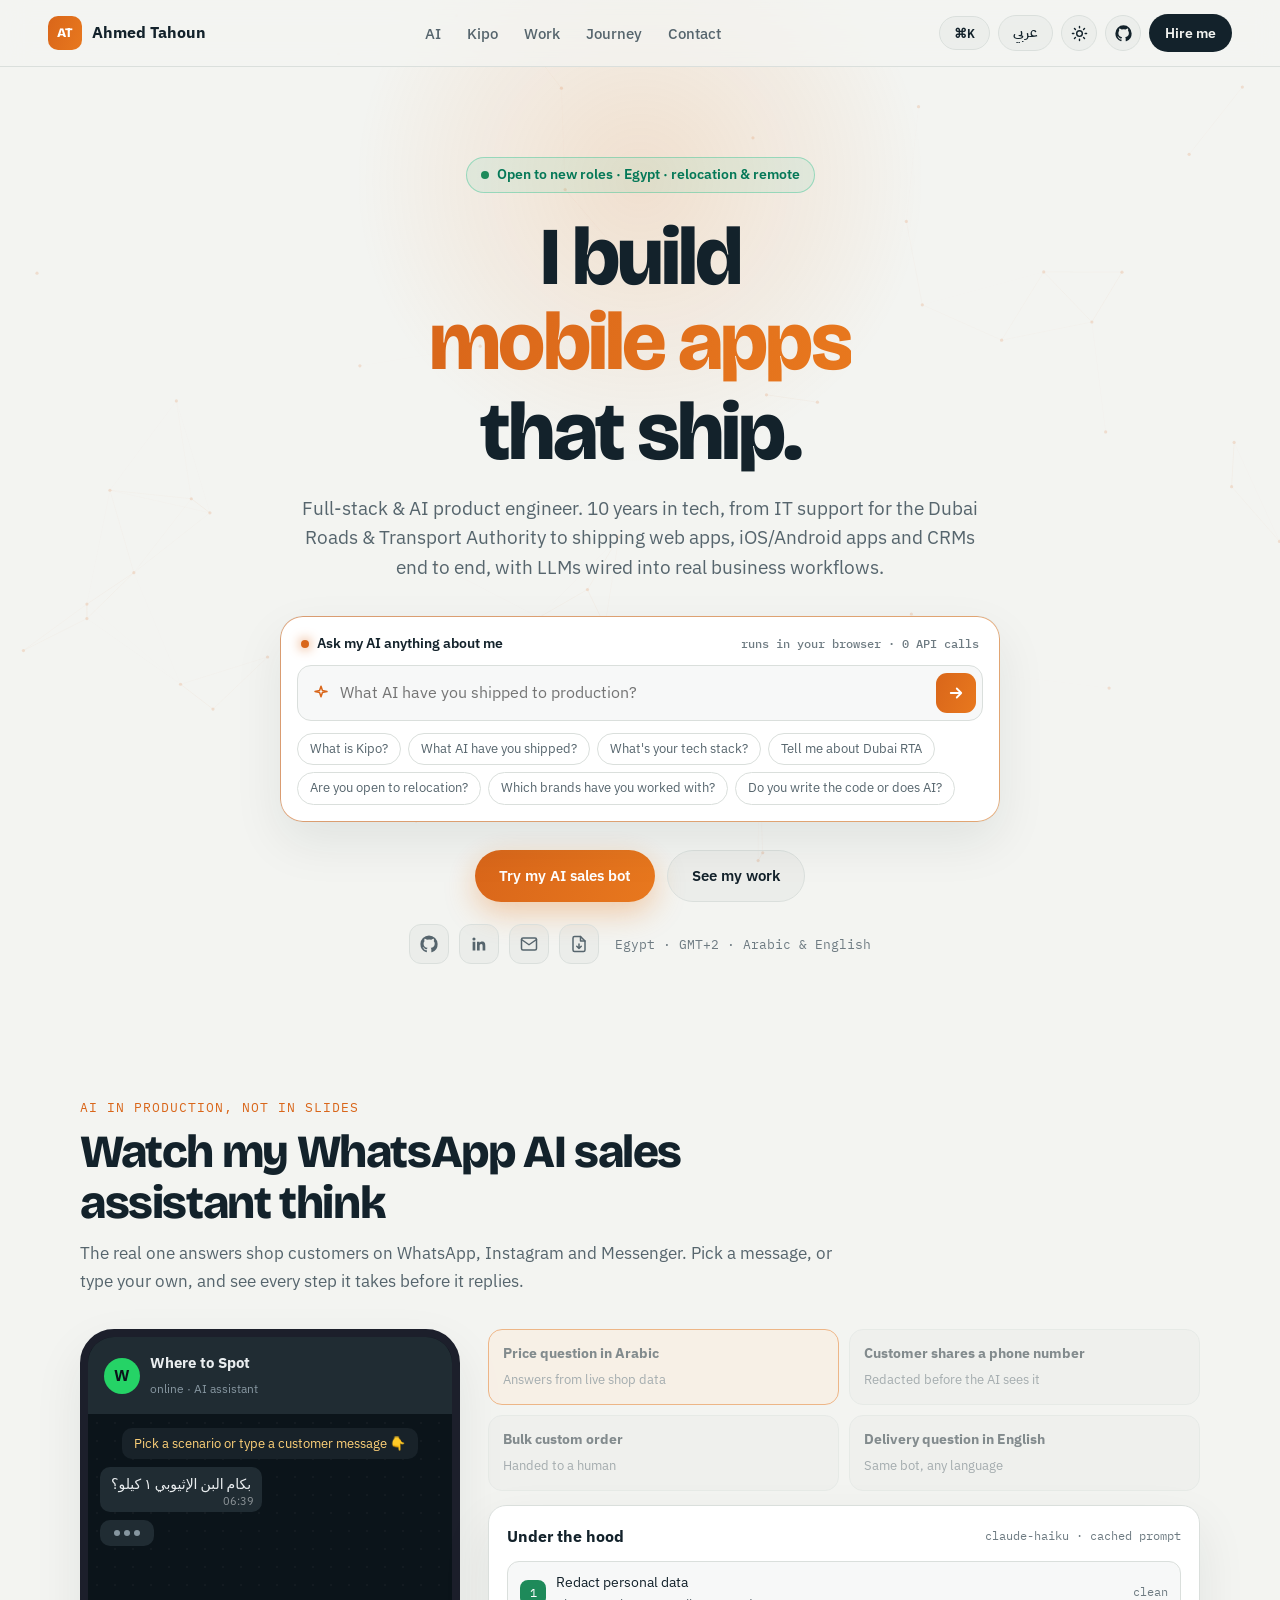
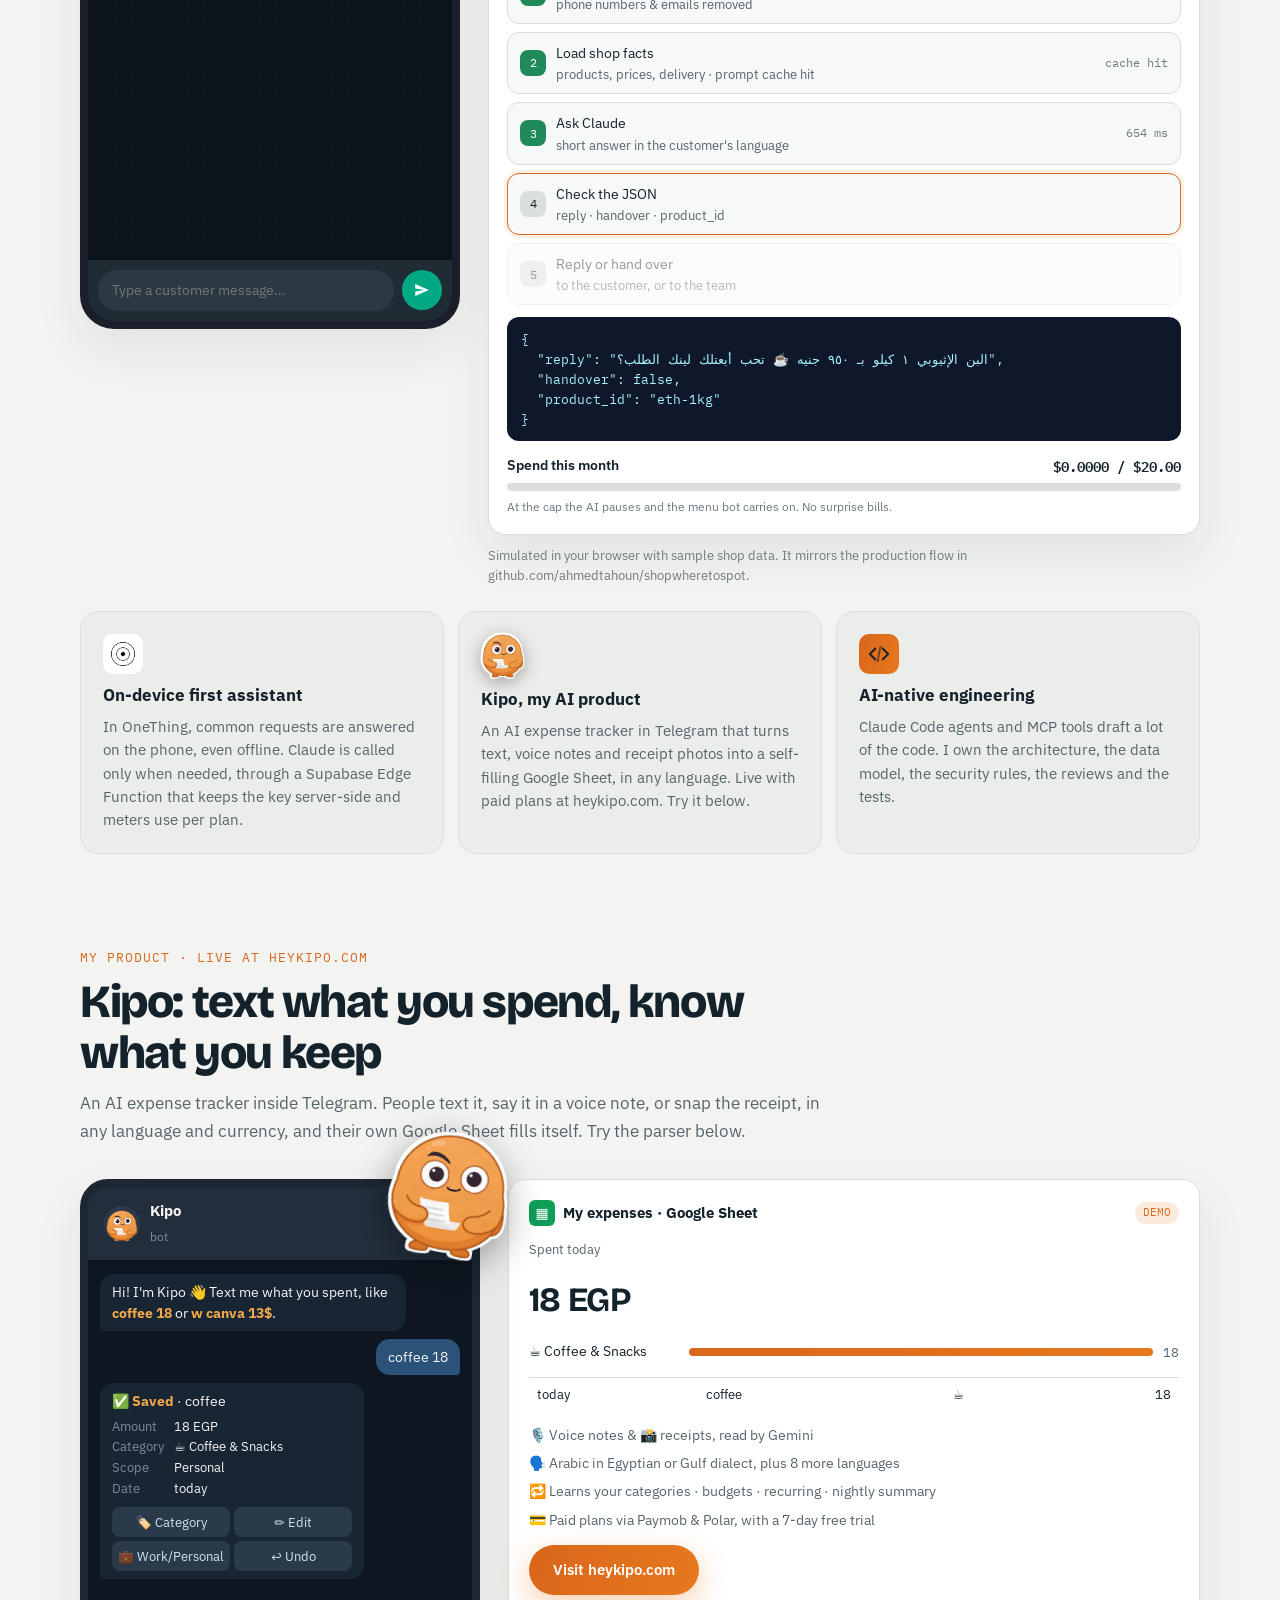
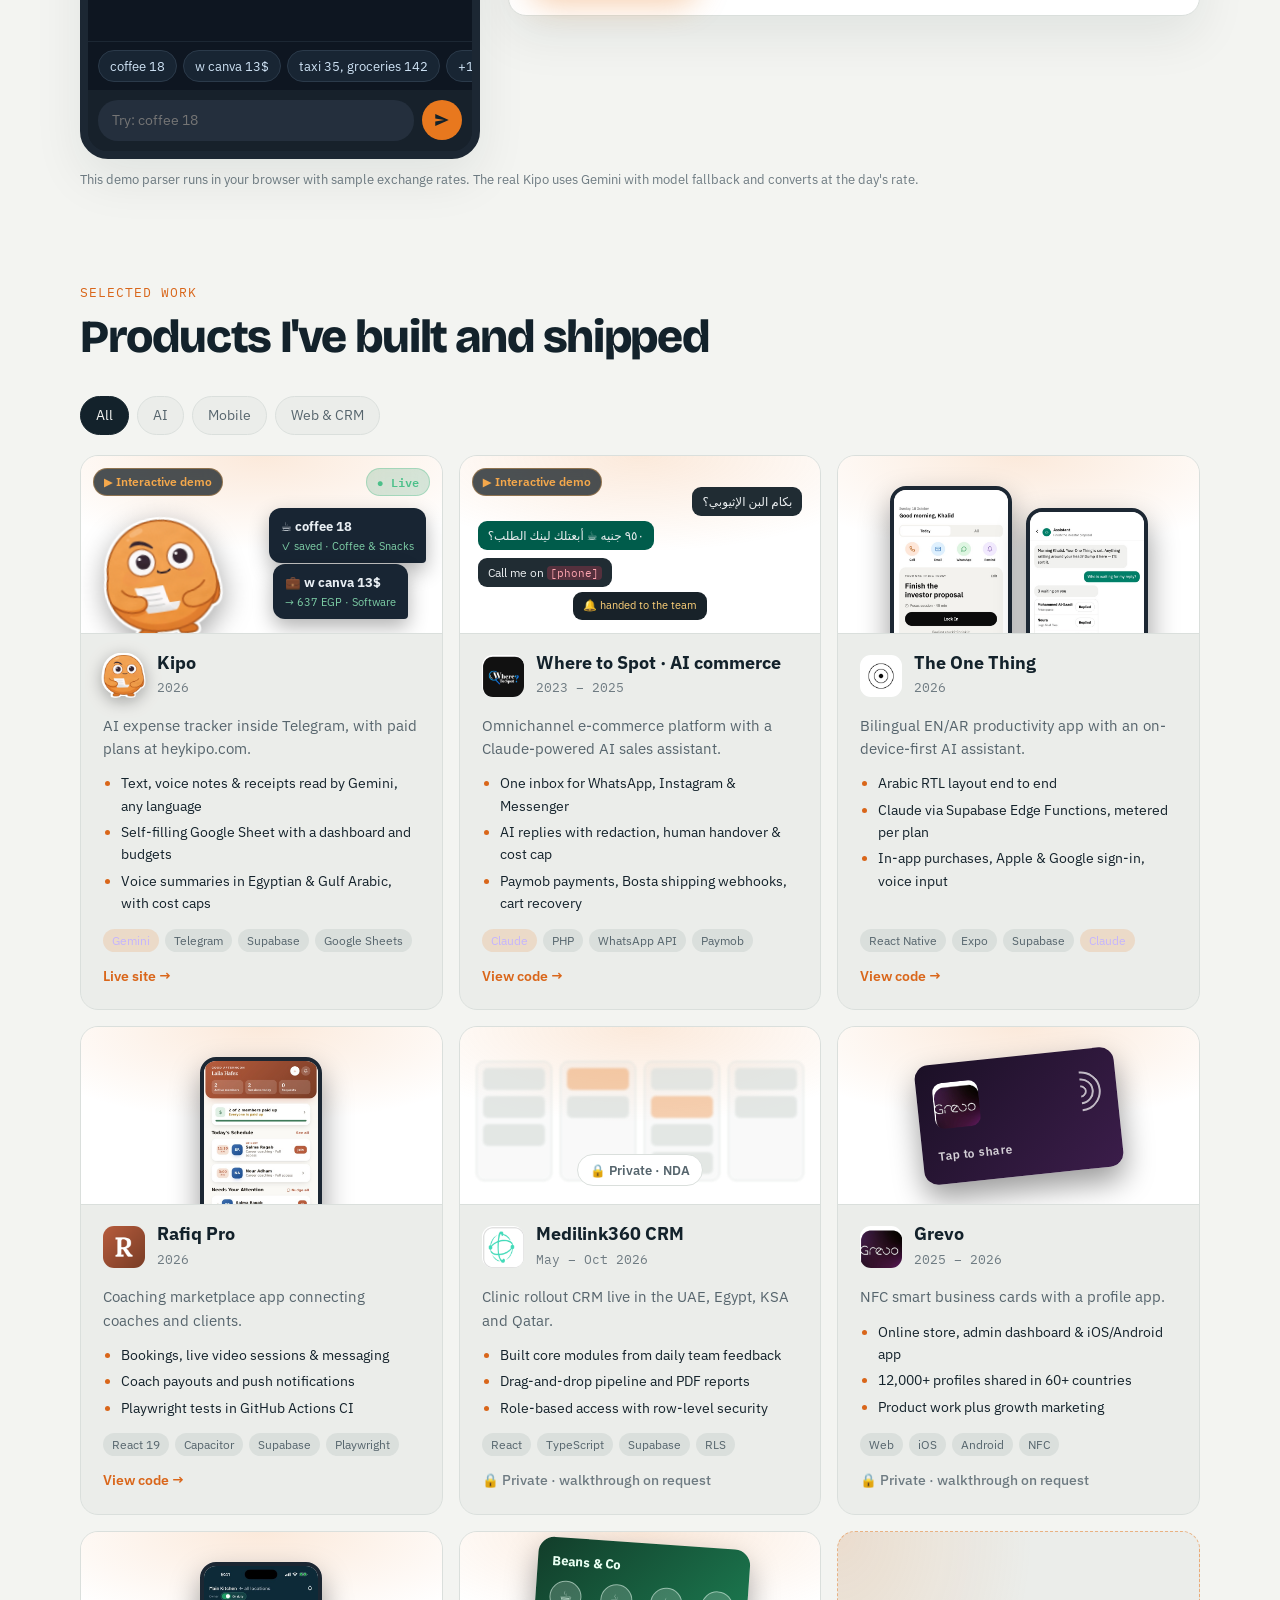
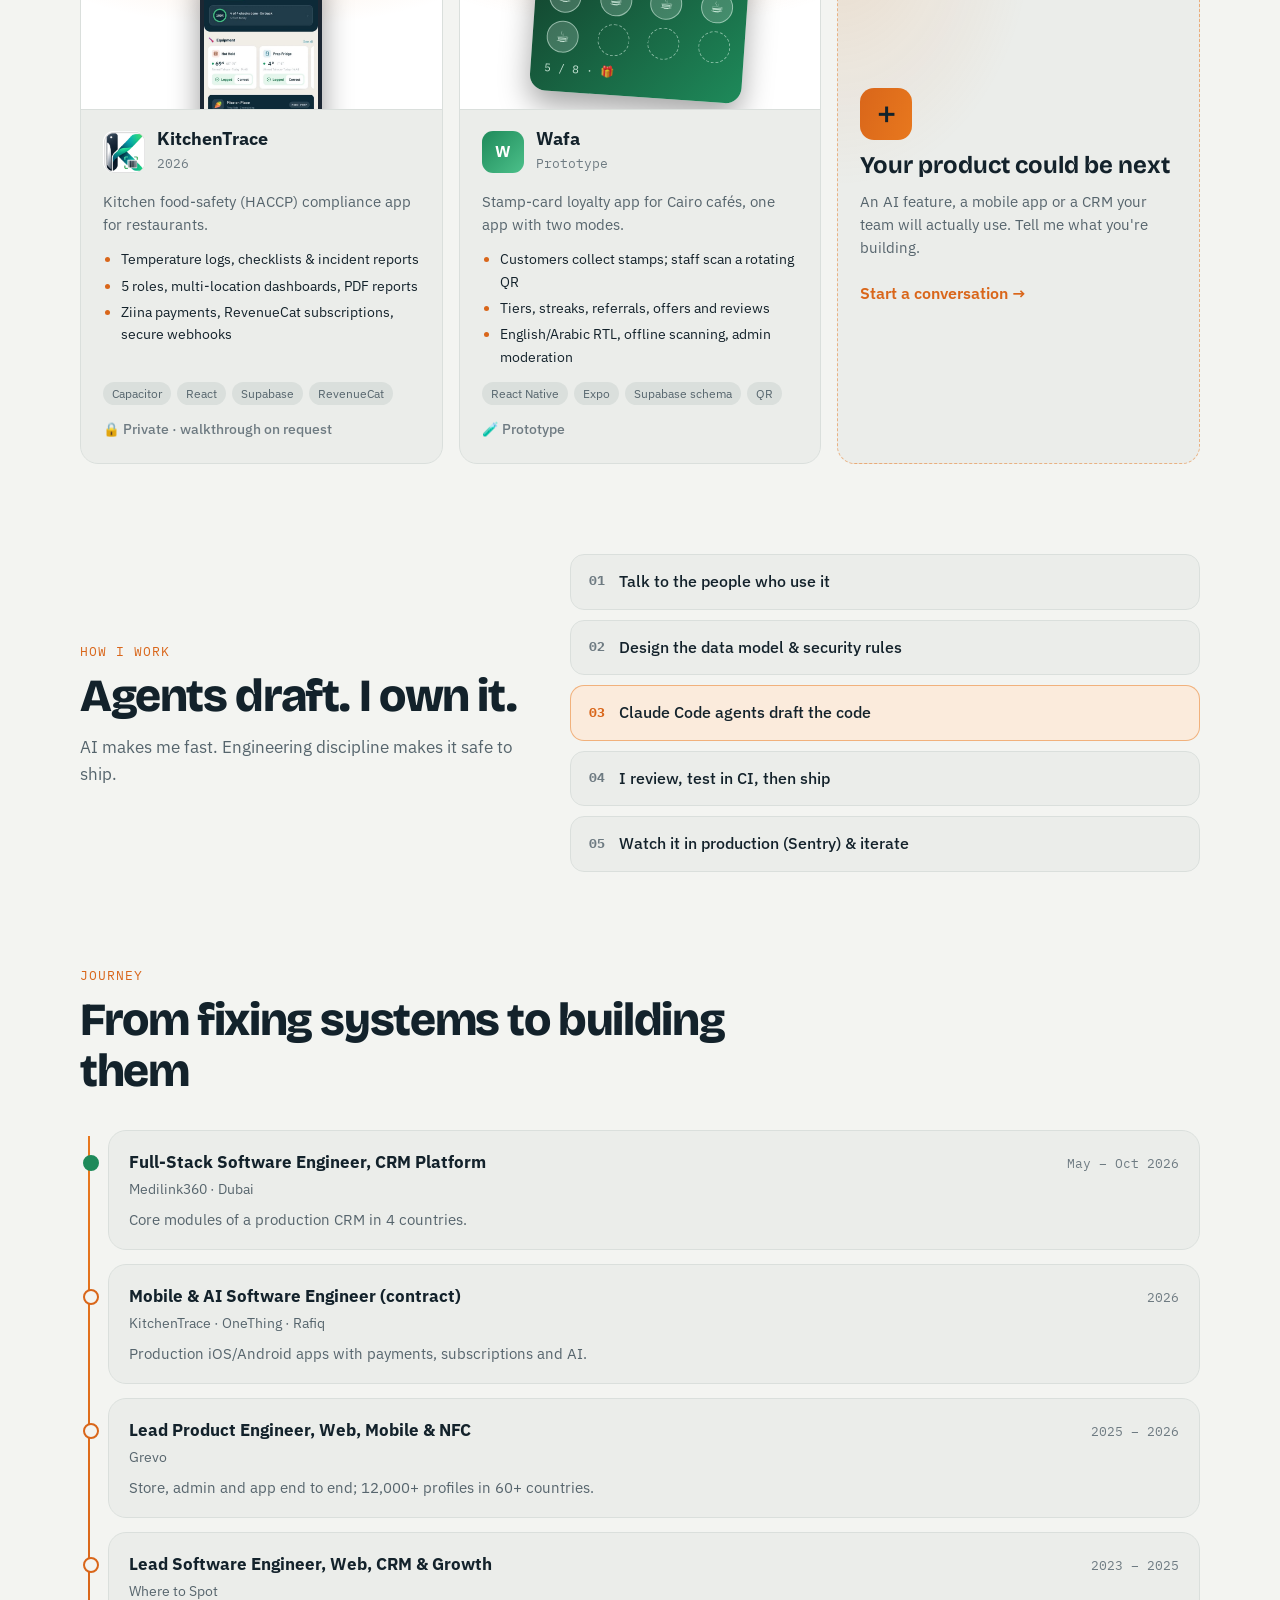
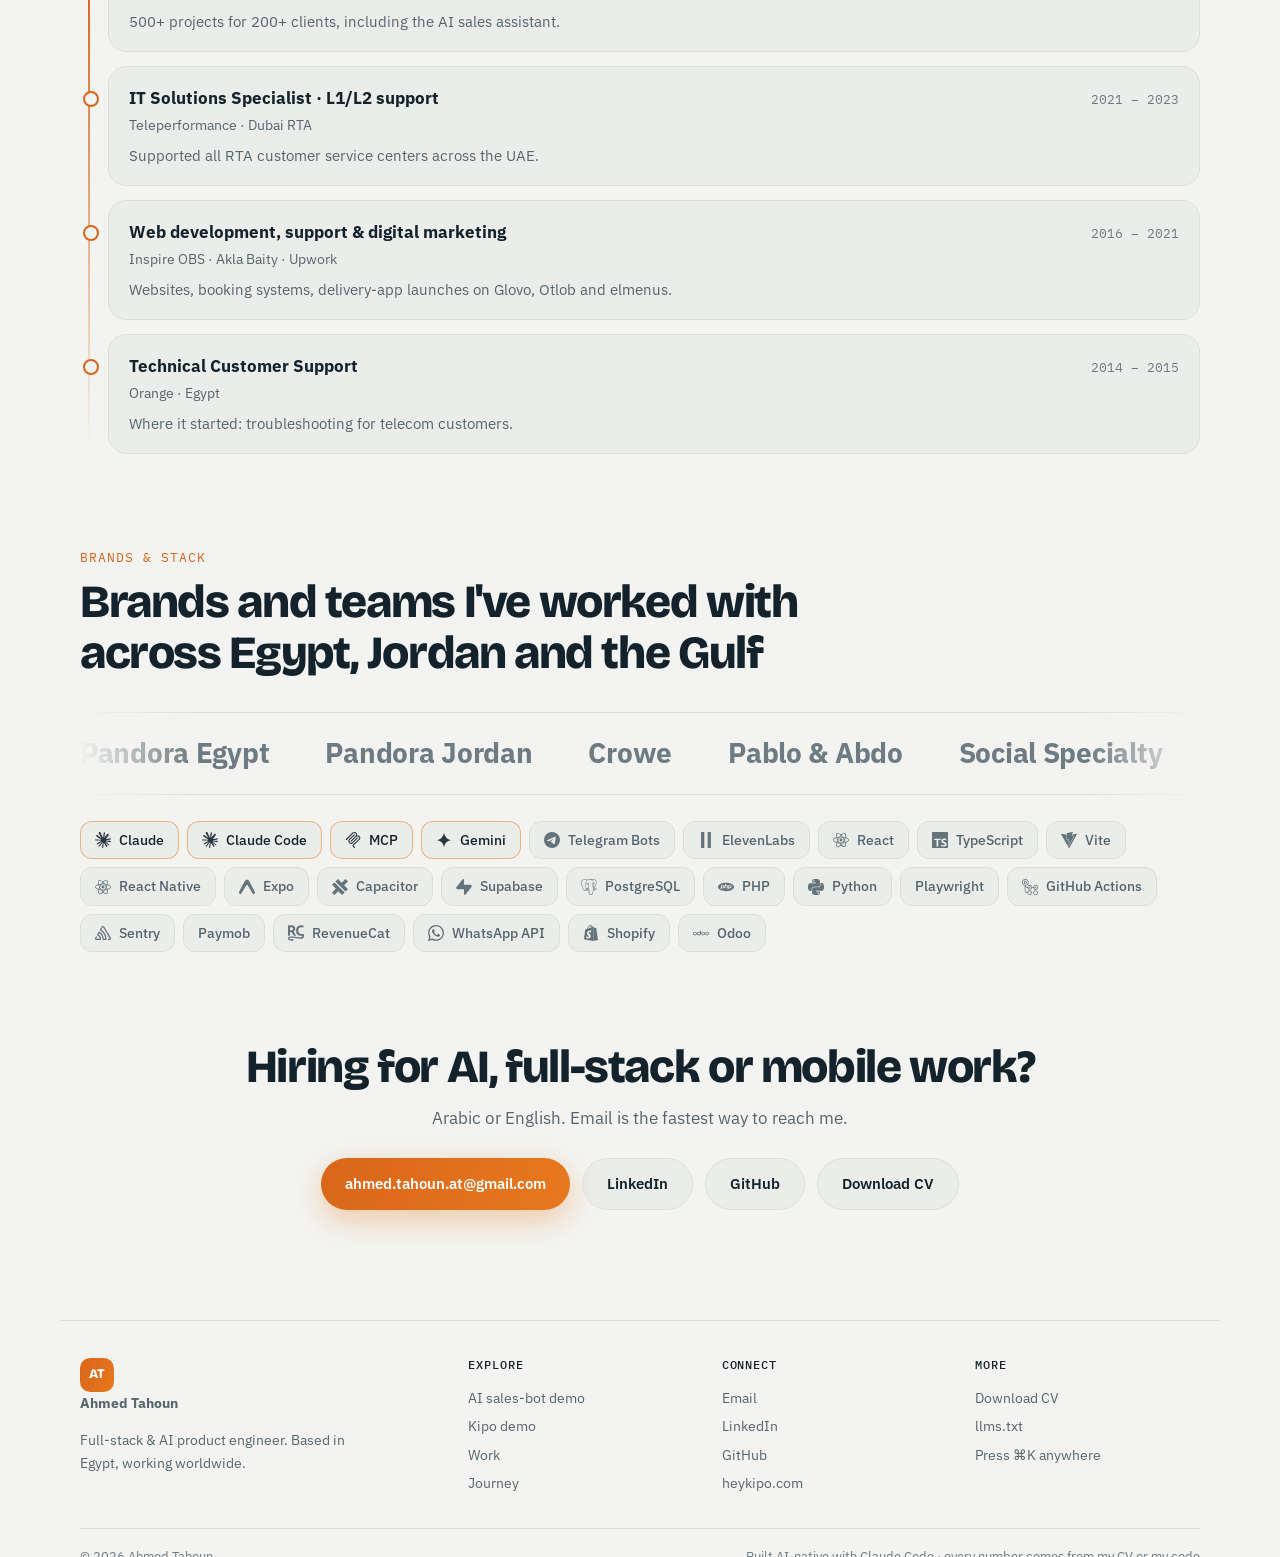
==== commit e75711fe: "Stack chips: official single-colour tool icons; drop reply-time promise Co-Authored-By: Claude Opus " ====
--- a/index.html
+++ b/index.html
@@ -237,7 +237,7 @@
 <!-- CONTACT -->
 <section id="contact" class="section contact reveal">
   <h2 data-i18n="c.h2">Hiring for AI, full-stack or mobile work?</h2>
-  <p data-i18n="c.p">I reply within one working day. Arabic or English.</p>
+  <p data-i18n="c.p">Arabic or English. Email is the fastest way to reach me.</p>
   <div class="contact-row">
     <a class="cta" href="mailto:ahmed.tahoun.at@gmail.com">ahmed.tahoun.at@gmail.com</a>
     <a class="cta ghost" href="https://linkedin.com/in/ah-ta" target="_blank" rel="noopener">LinkedIn</a>
--- a/styles.css
+++ b/styles.css
@@ -302,11 +302,11 @@
 .waves i{position:absolute;inset:0;border:2px solid rgba(255,255,255,.7);border-radius:50%;border-left-color:transparent;border-bottom-color:transparent;transform:rotate(45deg);animation:wave 2s infinite}
 .waves i:nth-child(2){inset:7px;animation-delay:.25s}.waves i:nth-child(3){inset:14px;animation-delay:.5s}
 @keyframes wave{0%,100%{opacity:.25}50%{opacity:1}}
-.m-stamps{position:absolute;inset:0;margin:auto;width:220px;height:122px;border-radius:16px;background:linear-gradient(135deg,#123d2a,#1E8A5A);color:#eafff3;padding:14px;display:grid;gap:8px;box-shadow:0 14px 30px rgba(0,0,0,.35);transform:rotate(4deg);transition:transform .4s}
+.m-stamps{position:absolute;inset:0;margin:auto;width:212px;height:max-content;border-radius:16px;background:linear-gradient(135deg,#123d2a,#1E8A5A);color:#eafff3;padding:14px;display:grid;gap:8px;box-shadow:0 14px 30px rgba(0,0,0,.35);transform:rotate(4deg);transition:transform .4s}
 .card:hover .m-stamps{transform:rotate(0) translateY(-6px)}
 .m-stamps b{font-size:13px}
-.m-stamps div{display:grid;grid-template-columns:repeat(4,1fr);gap:6px}
-.m-stamps i{height:24px;border-radius:50%;border:1.5px dashed rgba(234,255,243,.5);display:grid;place-items:center;font-size:12px;font-style:normal}
+.m-stamps div{display:grid;grid-template-columns:repeat(4,32px);justify-content:space-between;row-gap:8px}
+.m-stamps i{width:32px;height:32px;aspect-ratio:1;border-radius:50%;border:1.5px dashed rgba(234,255,243,.5);display:grid;place-items:center;font-size:15px;line-height:1;font-style:normal}
 .m-stamps i.on{background:rgba(255,255,255,.18);border-style:solid}
 .m-stamps small{font-family:var(--mono);font-size:11px;opacity:.85}
 
@@ -340,7 +340,10 @@
 html[dir="rtl"] .marquee-track{animation-name:scrollr}
 @keyframes scrollr{to{transform:translateX(50%)}}
 .stack{display:flex;flex-wrap:wrap;gap:8px;margin-top:26px}
-.stack span{padding:7px 14px;border-radius:12px;background:var(--card);border:1px solid var(--card-b);font-size:14px;font-weight:500}
+.stack span{display:inline-flex;align-items:center;gap:8px;padding:7px 14px;border-radius:12px;background:var(--card);border:1px solid var(--card-b);font-size:14px;font-weight:500;color:var(--muted);transition:color .2s,border-color .2s}
+.stack span svg{width:16px;height:16px;flex:none;fill:currentColor;opacity:.9}
+.stack span:hover{color:var(--a2);border-color:var(--tint-b)}
+.stack span.ai{color:var(--ink)}
 .stack span.ai{border-color:var(--tint-b)}
 
 /* CONTACT */
@@ -381,6 +384,9 @@
   .dock img{width:28px;height:28px;object-fit:contain}
   .kipo-sticker{width:86px;top:-34px;inset-inline-end:-6px}
   .loc{width:100%;text-align:center;margin:4px 0 0}
+  .stack{gap:6px}
+  .stack span{padding:5px 10px;font-size:12.5px;gap:6px;border-radius:10px}
+  .stack span svg{width:13px;height:13px}
   .grid{grid-template-columns:1fr}
   .scenarios{grid-template-columns:1fr}
   .cat{grid-template-columns:120px 1fr auto}
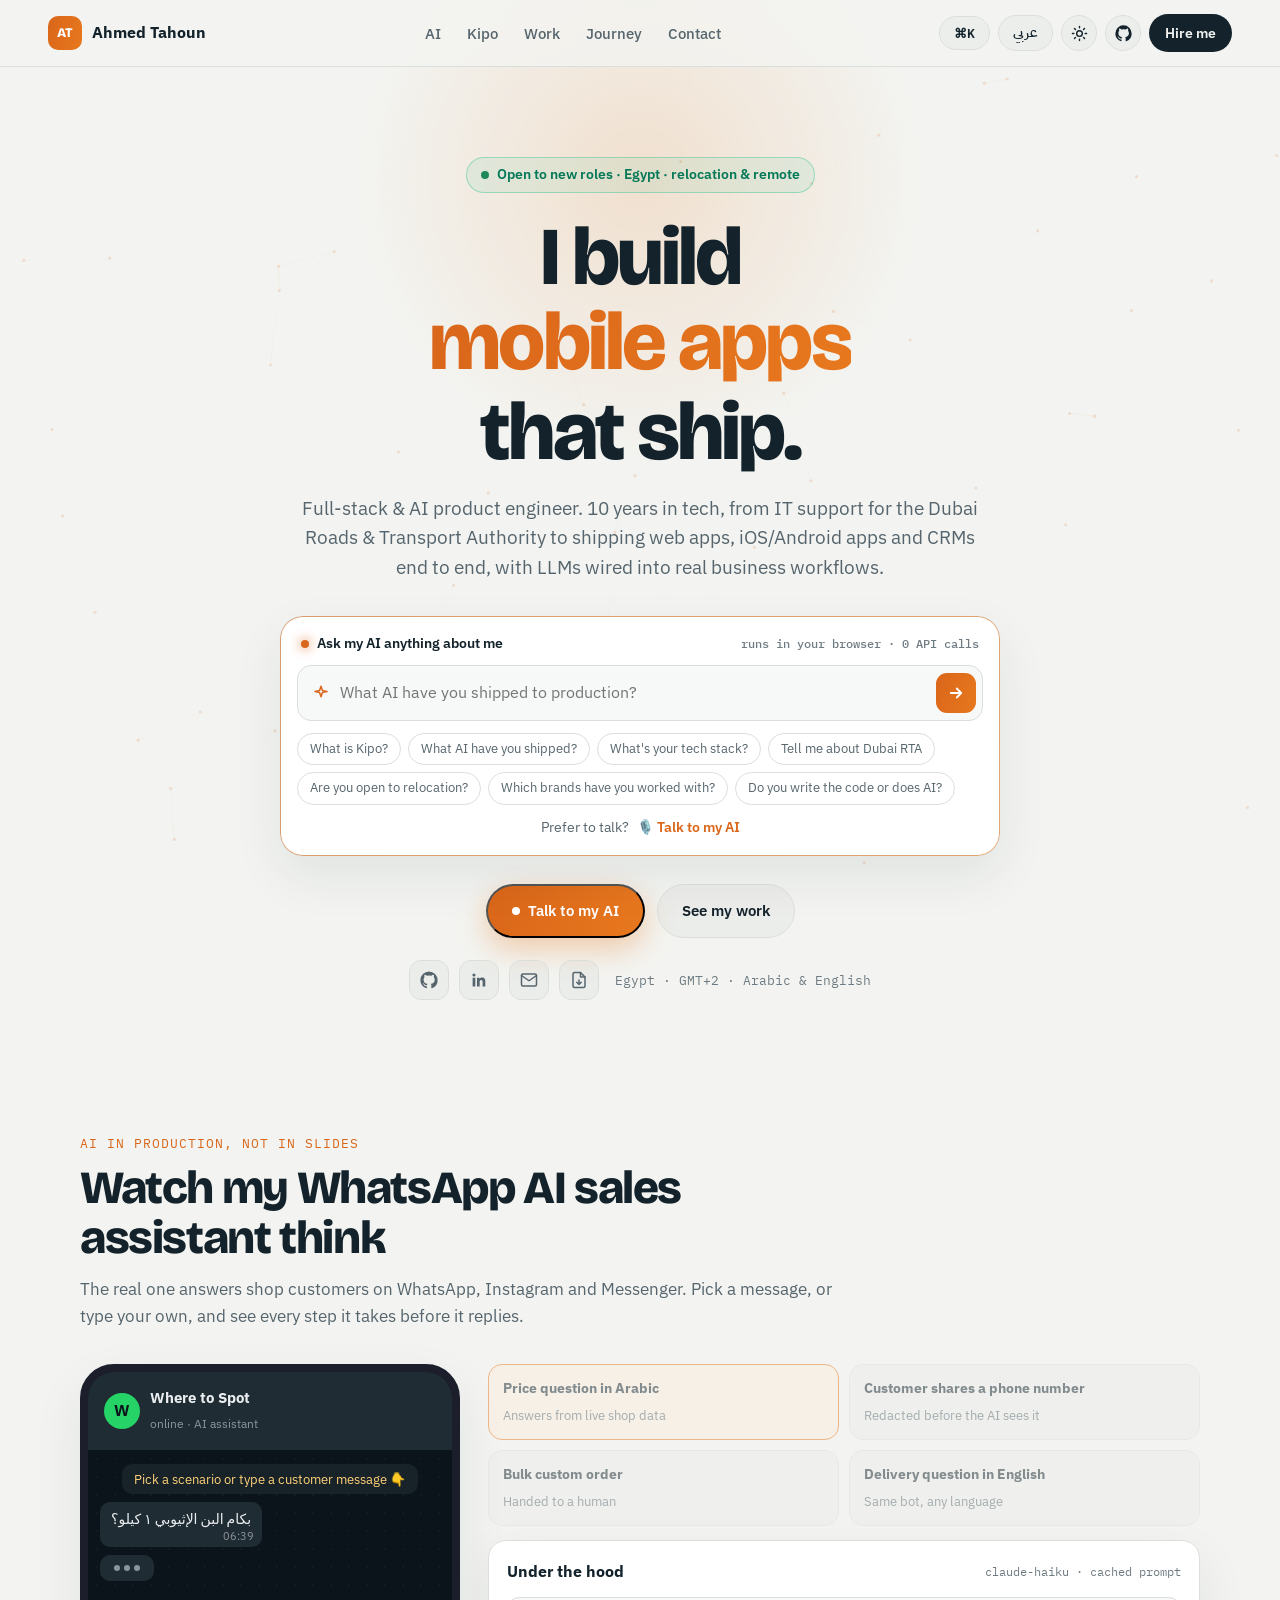
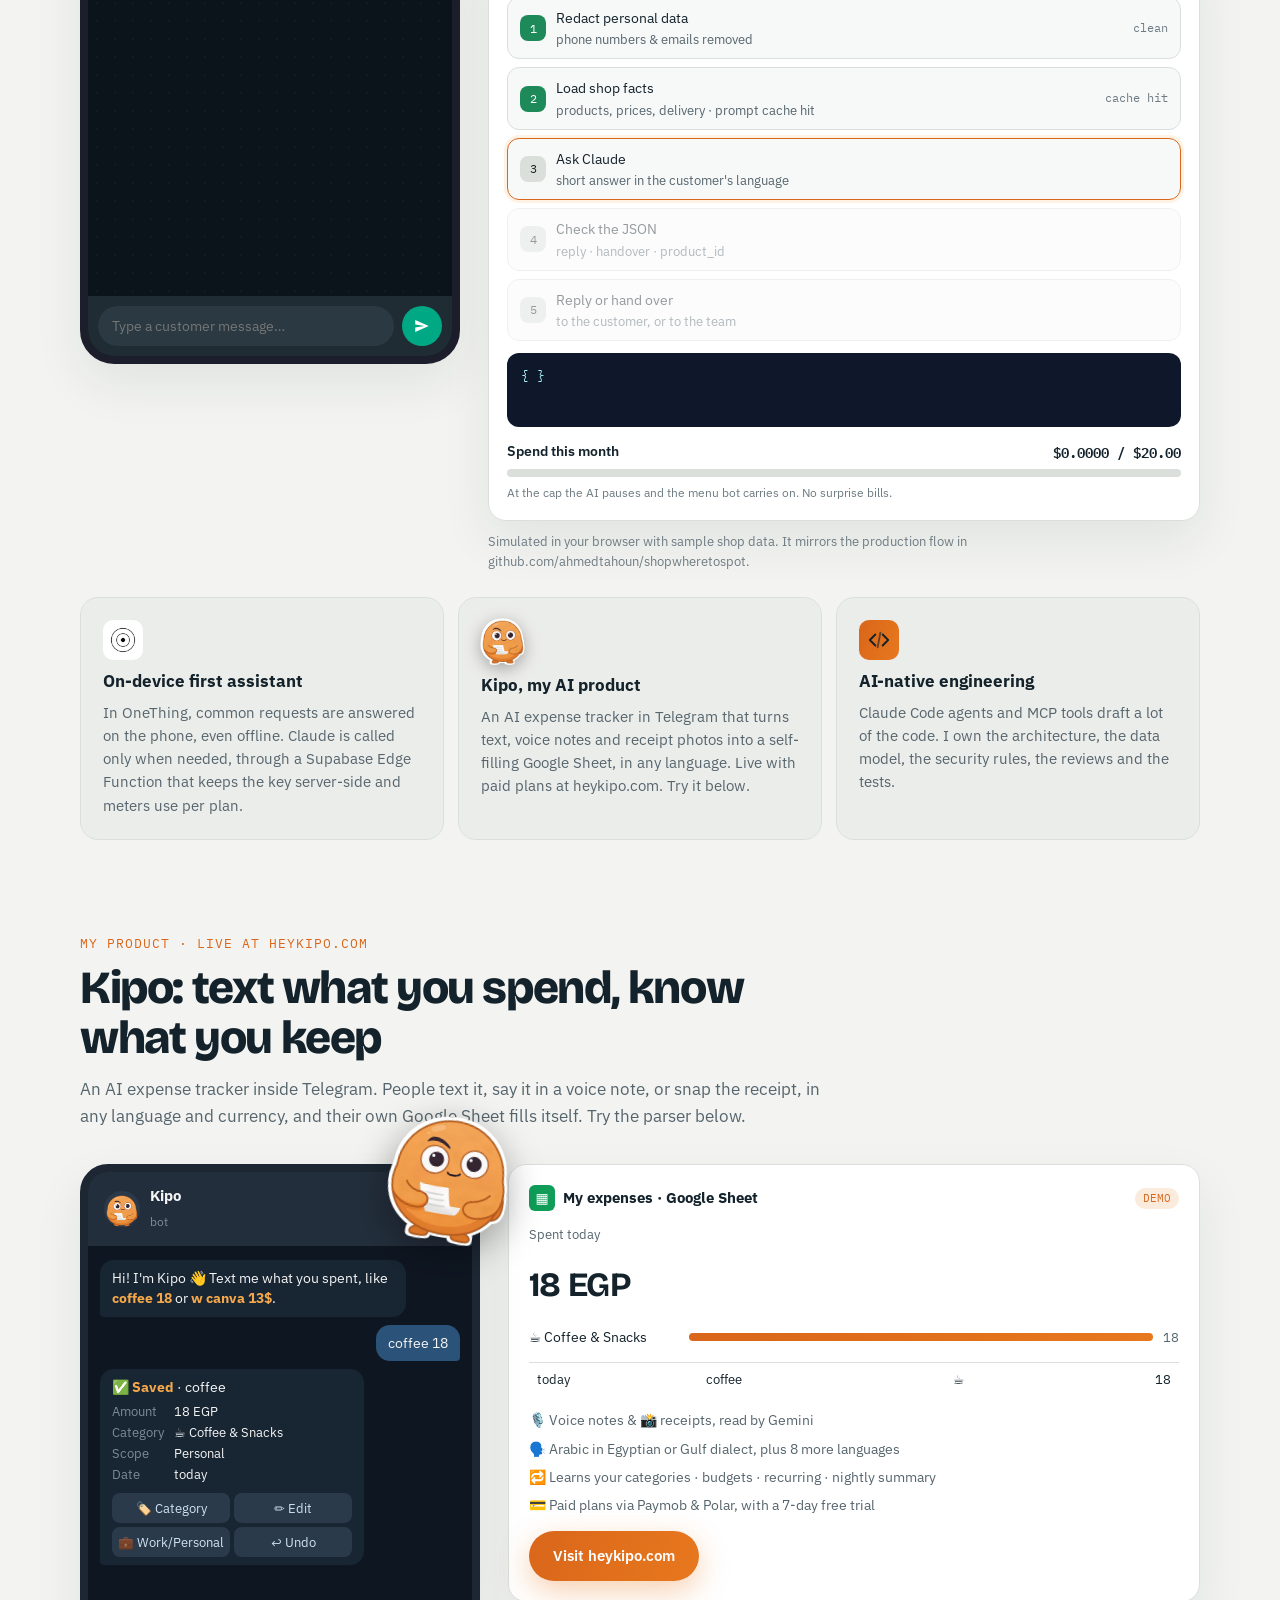
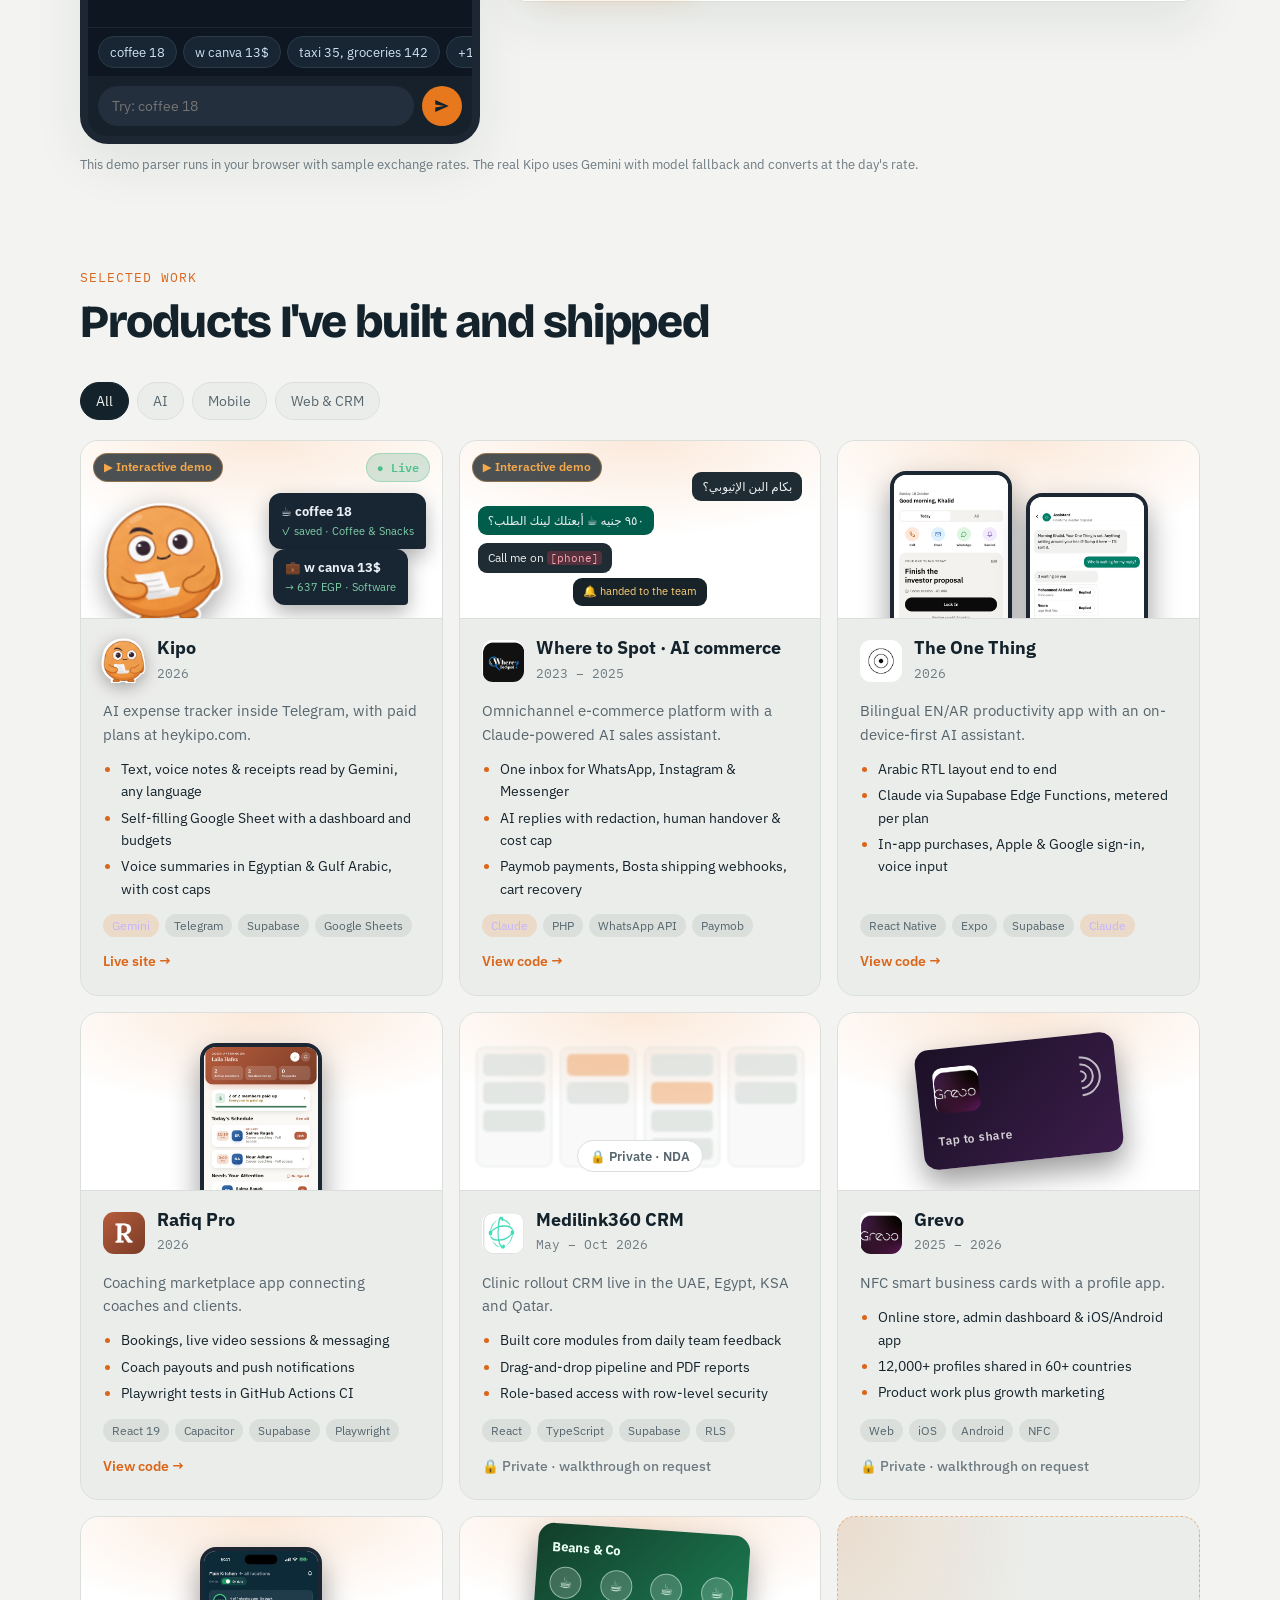
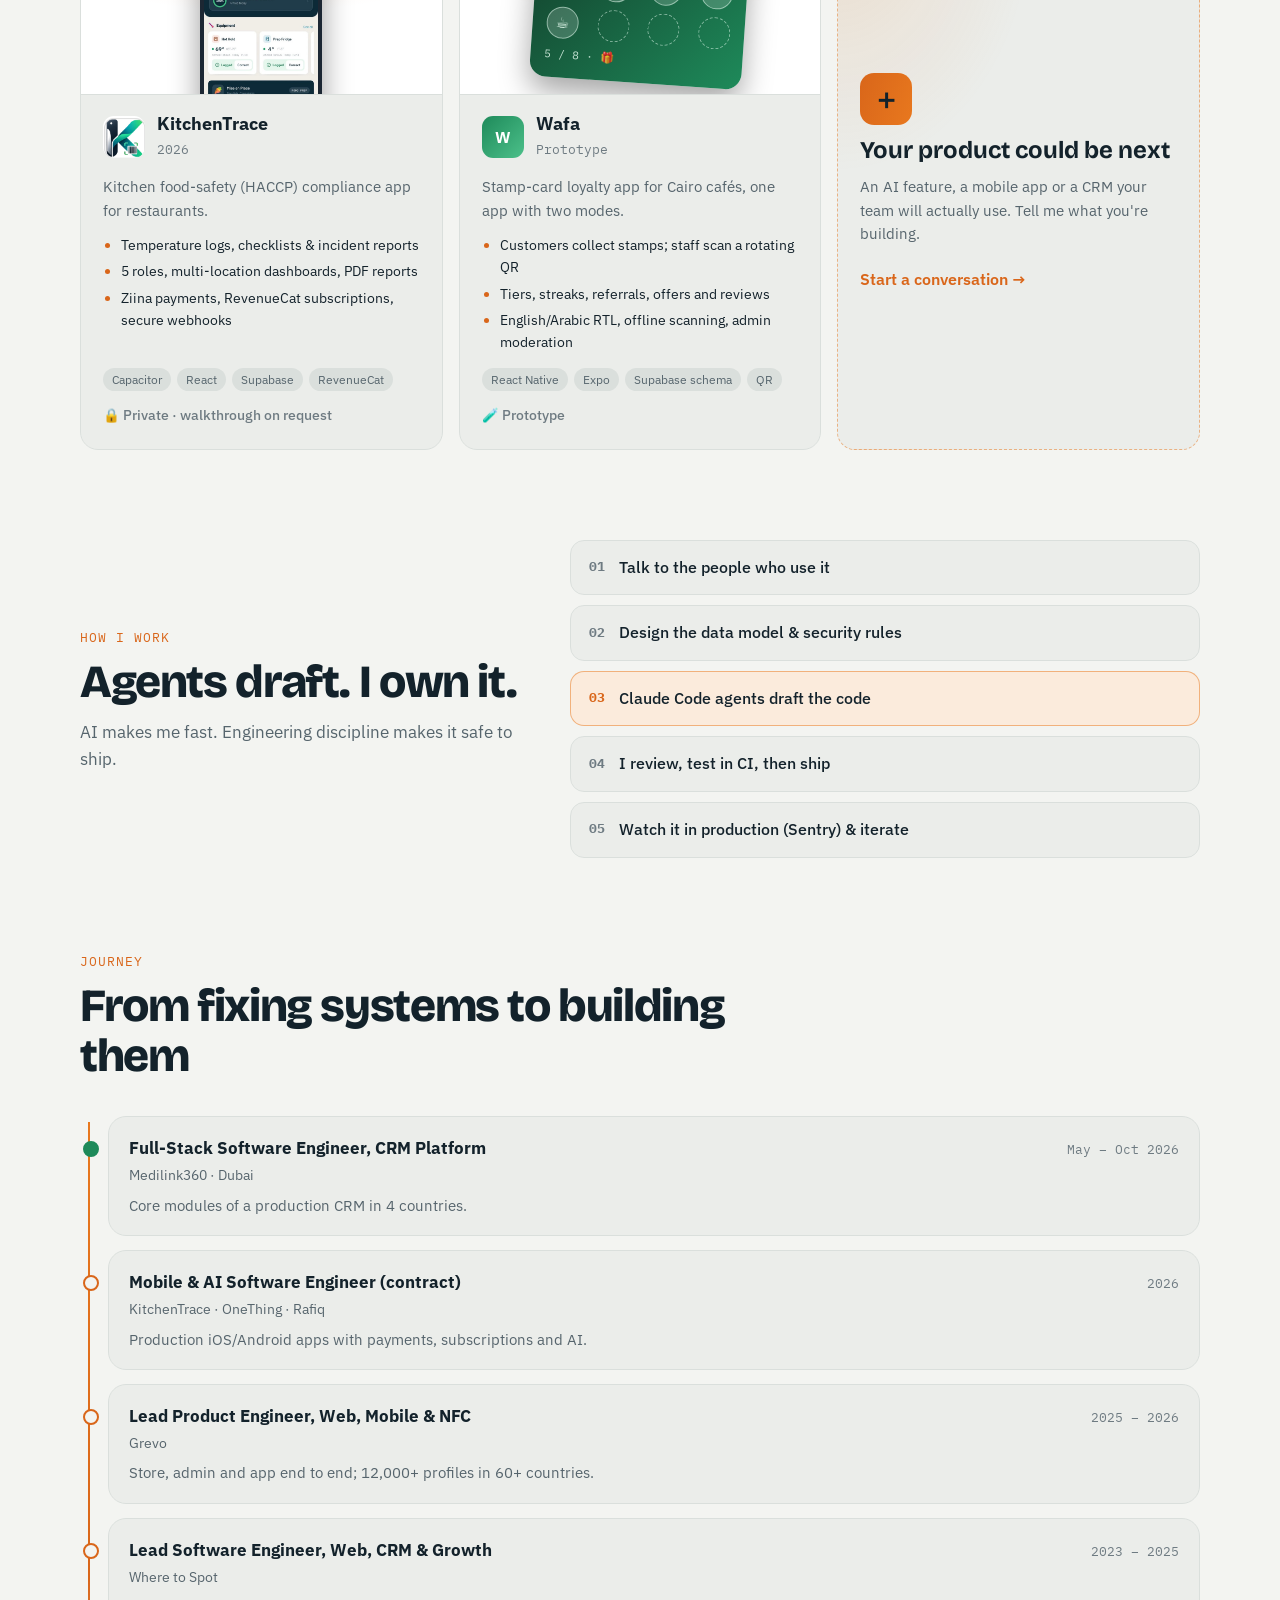
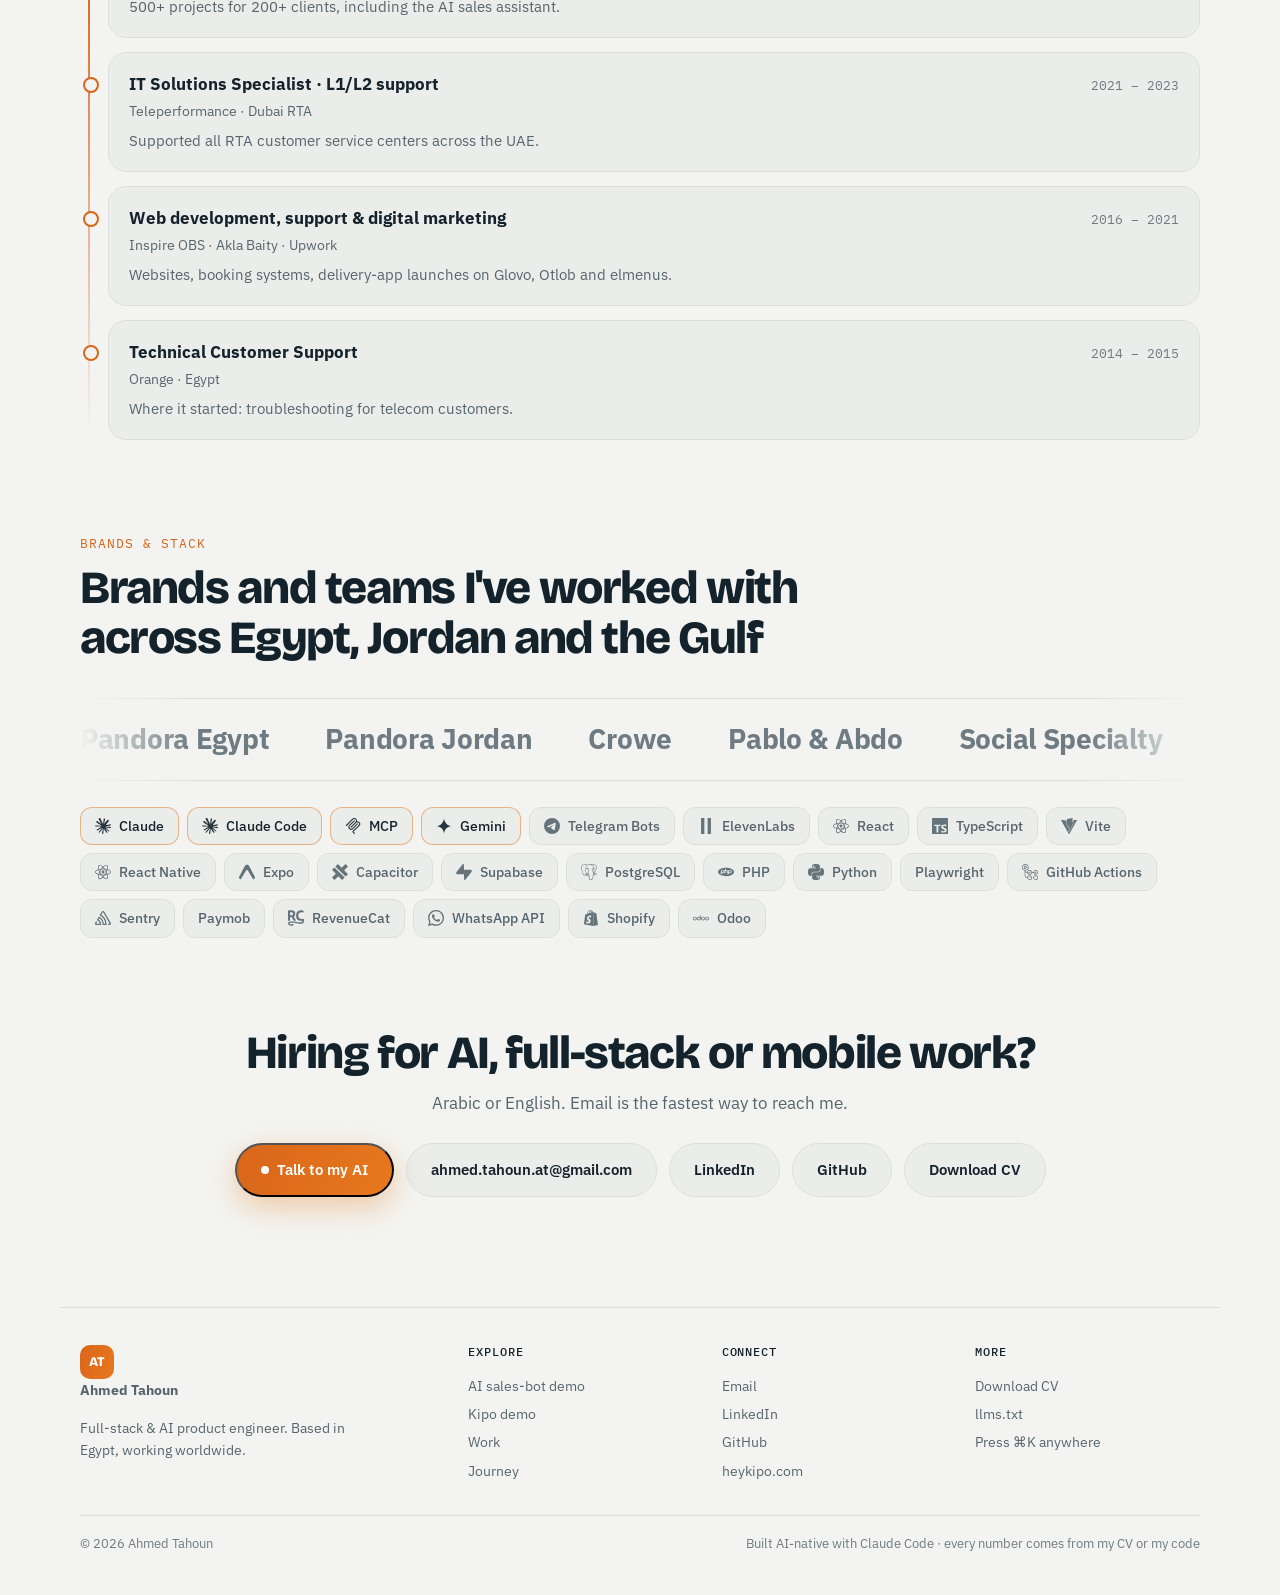
==== commit b5da959f: "Talk to my AI: voice/text assistant with notes, booking and Telegram leads - agent.js: ElevenLabs ag" ====
--- a/index.html
+++ b/index.html
@@ -21,7 +21,7 @@
 <link rel="preconnect" href="https://fonts.googleapis.com">
 <link rel="preconnect" href="https://fonts.gstatic.com" crossorigin>
 <link href="https://fonts.googleapis.com/css2?family=Bricolage+Grotesque:opsz,wght@12..96,700;12..96,800&family=IBM+Plex+Sans:wght@400;500;600;700&family=IBM+Plex+Sans+Arabic:wght@400;500;600;700&family=IBM+Plex+Mono:wght@400;500&display=swap" rel="stylesheet">
-<link rel="stylesheet" href="styles.css">
+<link rel="stylesheet" href="styles.css?v=20261103a">
 <script type="application/ld+json">
 {"@context":"https://schema.org","@type":"Person","name":"Ahmed Tahoun","url":"https://tahoun.wheretospot.com/","image":"https://tahoun.wheretospot.com/assets/og.png","jobTitle":"Full-Stack & AI Product Engineer","email":"mailto:ahmed.tahoun.at@gmail.com","address":{"@type":"PostalAddress","addressCountry":"EG"},"sameAs":["https://github.com/ahmedtahoun","https://linkedin.com/in/ah-ta","https://heykipo.com"],"knowsAbout":["React","TypeScript","React Native","Supabase","Claude","AI agents","CRM development"],"knowsLanguage":["ar","en"]}
 </script>
@@ -46,7 +46,7 @@
       <svg viewBox="0 0 24 24" fill="none" stroke="currentColor" stroke-width="2" stroke-linecap="round"><circle cx="12" cy="12" r="4"/><path d="M12 2v2M12 20v2M4.9 4.9l1.4 1.4M17.7 17.7l1.4 1.4M2 12h2M20 12h2M4.9 19.1l1.4-1.4M17.7 6.3l1.4-1.4"/></svg>
     </button>
     <a class="icon-btn gh-btn" href="https://github.com/ahmedtahoun" target="_blank" rel="noopener" aria-label="GitHub"><svg viewBox="0 0 24 24" fill="currentColor" aria-hidden="true"><path d="M12 .5A11.5 11.5 0 0 0 .5 12a11.5 11.5 0 0 0 7.9 10.9c.6.1.8-.2.8-.6v-2c-3.2.7-3.9-1.5-3.9-1.5-.5-1.3-1.3-1.7-1.3-1.7-1-.7.1-.7.1-.7 1.2.1 1.8 1.2 1.8 1.2 1 1.8 2.8 1.3 3.5 1 .1-.8.4-1.3.7-1.6-2.6-.3-5.3-1.3-5.3-5.7 0-1.3.5-2.3 1.2-3.1-.1-.3-.5-1.5.1-3.1 0 0 1-.3 3.2 1.2a11 11 0 0 1 5.8 0c2.2-1.5 3.2-1.2 3.2-1.2.6 1.6.2 2.8.1 3.1.8.8 1.2 1.8 1.2 3.1 0 4.4-2.7 5.4-5.3 5.7.4.4.8 1.1.8 2.2v3.3c0 .3.2.7.8.6A11.5 11.5 0 0 0 23.5 12 11.5 11.5 0 0 0 12 .5z"/></svg></a>
-    <a class="cta-sm" href="#contact" data-i18n="nav.hire">Hire me</a>
+    <a class="cta-sm" href="#contact" data-agent="hiring" data-i18n="nav.hire">Hire me</a>
   </div>
   <div class="progress" id="progress" aria-hidden="true"></div>
 </header>
@@ -80,10 +80,11 @@
       <div class="answer-a" id="answerA"></div>
       <div class="answer-foot" id="answerFoot"></div>
     </div>
+    <p class="ask-talk"><span data-i18n="talk.or">Prefer to talk?</span> <button type="button" data-agent="">🎙️ <span data-i18n="talk.cta">Talk to my AI</span></button></p>
   </div>
 
   <div class="hero-ctas">
-    <a class="cta" href="#ai" data-i18n="hero.cta1">Try my AI sales bot</a>
+    <button type="button" class="cta" data-agent=""><span class="live-dot"></span><span data-i18n="talk.cta">Talk to my AI</span></button>
     <a class="cta ghost" href="#work" data-i18n="hero.cta2">See my work</a>
   </div>
   <div class="socials">
@@ -239,7 +240,8 @@
   <h2 data-i18n="c.h2">Hiring for AI, full-stack or mobile work?</h2>
   <p data-i18n="c.p">Arabic or English. Email is the fastest way to reach me.</p>
   <div class="contact-row">
-    <a class="cta" href="mailto:ahmed.tahoun.at@gmail.com">ahmed.tahoun.at@gmail.com</a>
+    <button type="button" class="cta" data-agent=""><span class="live-dot"></span><span data-i18n="talk.cta">Talk to my AI</span></button>
+    <a class="cta ghost" href="mailto:ahmed.tahoun.at@gmail.com">ahmed.tahoun.at@gmail.com</a>
     <a class="cta ghost" href="https://linkedin.com/in/ah-ta" target="_blank" rel="noopener">LinkedIn</a>
     <a class="cta ghost" href="https://github.com/ahmedtahoun" target="_blank" rel="noopener">GitHub</a>
     <a class="cta ghost" href="assets/Ahmed_Tahoun_CV.pdf" download data-i18n="nav.cv">Download CV</a>
@@ -259,6 +261,8 @@
   </div>
   <div class="foot-bottom"><span>© 2026 Ahmed Tahoun</span><span data-i18n="foot">Built AI-native with Claude Code · every number comes from my CV or my code</span></div>
 </footer>
+
+<button type="button" class="ag-float" id="agFloat" data-agent=""><img src="assets/kipo.png" alt=""><span><span data-i18n="talk.cta">Talk to my AI</span><small>● <span data-i18n="talk.online">online · voice or text</span></small></span></button>
 
 <nav class="dock" aria-label="Quick navigation">
   <a href="#top" aria-label="Home"><svg viewBox="0 0 24 24" fill="none" stroke="currentColor" stroke-width="2" stroke-linecap="round" stroke-linejoin="round"><path d="m3 10 9-7 9 7v10a2 2 0 0 1-2 2H5a2 2 0 0 1-2-2z"/></svg></a>
@@ -268,7 +272,8 @@
   <a href="#contact" aria-label="Contact"><svg viewBox="0 0 24 24" fill="none" stroke="currentColor" stroke-width="2" stroke-linecap="round" stroke-linejoin="round"><path d="M21 15a2 2 0 0 1-2 2H7l-4 4V5a2 2 0 0 1 2-2h14a2 2 0 0 1 2 2z"/></svg></a>
 </nav>
 
-<script src="content.js"></script>
-<script src="app.js"></script>
+<script src="content.js?v=20261103a"></script>
+<script src="app.js?v=20261103a"></script>
+<script src="agent.js?v=20261103a"></script>
 </body>
 </html>
--- a/styles.css
+++ b/styles.css
@@ -401,3 +401,130 @@
   .reveal{opacity:1;transform:none}
   html{scroll-behavior:auto}
 }
+
+/* ===== TALK TO MY AI ===== */
+.talk-pill{display:inline-flex;align-items:center;gap:8px;padding:7px 14px;border-radius:999px;border:1px solid var(--tint-b);background:var(--tint);color:var(--ink);font-size:14px;font-weight:600;cursor:pointer;white-space:nowrap}
+.talk-pill i,.cta .live-dot{width:8px;height:8px;border-radius:50%;background:var(--ok);box-shadow:0 0 0 0 rgba(16,185,129,.6);animation:ping 2s infinite;display:inline-block}
+.cta .live-dot{margin-inline-end:8px;background:#fff}
+.ask-talk{display:flex;align-items:center;justify-content:center;gap:8px;margin-top:12px;font-size:13.5px;color:var(--muted)}
+.ask-talk button{background:none;border:0;color:var(--a2);font-weight:600;cursor:pointer;font-size:13.5px;padding:0}
+.ag-float{position:fixed;z-index:55;bottom:22px;inset-inline-end:22px;display:flex;align-items:center;gap:10px;padding:8px 18px 8px 8px;border-radius:999px;background:var(--bg2);border:1px solid var(--tint-b);box-shadow:0 14px 40px rgba(0,0,0,.35);color:var(--ink);font-weight:600;font-size:14.5px;cursor:pointer;transform:translateY(120px);opacity:0;transition:transform .4s,opacity .4s}
+.ag-float.show{transform:none;opacity:1}
+.ag-float img{width:38px;height:38px;object-fit:contain;filter:drop-shadow(0 2px 4px rgba(0,0,0,.3))}
+.ag-float small{display:block;font-size:11.5px;color:var(--ok);font-weight:500}
+body.ag-open{overflow:hidden}
+body.ag-open .ag-float{opacity:0;pointer-events:none}
+
+.ag{position:fixed;inset:0;z-index:120;background:rgba(5,10,14,.6);backdrop-filter:blur(8px);display:flex;align-items:center;justify-content:center;padding:20px}
+.ag[hidden]{display:none}
+.ag-box{position:relative;width:min(980px,100%);max-height:min(760px,calc(100vh - 40px));overflow:hidden;display:flex;flex-direction:column;background:radial-gradient(90% 60% at 50% 0%,rgba(232,120,30,.14),transparent 60%),var(--bg2);border:1px solid var(--card-b);border-radius:26px;box-shadow:0 40px 100px rgba(0,0,0,.55);animation:pop .25s ease-out}
+.ag-x{position:absolute;top:14px;inset-inline-end:14px;z-index:3;width:36px;height:36px;border-radius:50%;border:1px solid var(--card-b);background:var(--card);cursor:pointer;color:var(--muted);font-size:14px}
+.ag-x:hover{color:var(--ink)}
+.ag-body{overflow-y:auto;flex:1;display:flex;flex-direction:column}
+
+/* orb */
+.orb{--v:0;position:relative;width:150px;height:150px;display:grid;place-items:center;margin:0 auto}
+.orb i{position:absolute;inset:0;border-radius:50%;background:radial-gradient(circle at 35% 30%,#ffd29b,#E8781E 45%,#8a3c0a 100%);opacity:.18;transform:scale(calc(1 + var(--v) * .5));transition:transform .08s linear}
+.orb i:nth-child(2){inset:14px;opacity:.3;transform:scale(calc(1 + var(--v) * .35))}
+.orb i:nth-child(3){inset:28px;opacity:1;box-shadow:0 0 60px rgba(232,120,30,.55),inset -10px -14px 30px rgba(0,0,0,.25);transform:scale(calc(1 + var(--v) * .18))}
+.orb span{position:relative;z-index:1;width:66px;height:66px;display:grid;place-items:center;color:#fff;font-size:34px;font-weight:800}
+.orb span img{width:66px;height:66px;object-fit:contain;filter:drop-shadow(0 4px 8px rgba(0,0,0,.3))}
+.orb.idle i:nth-child(1){animation:breathe 3.2s ease-in-out infinite}
+.orb.idle i:nth-child(2){animation:breathe 3.2s ease-in-out .4s infinite}
+@keyframes breathe{0%,100%{transform:scale(1)}50%{transform:scale(1.12)}}
+.orb.you i:nth-child(3){background:radial-gradient(circle at 35% 30%,#b7f5d8,#1E8A5A 50%,#0b3d27 100%);box-shadow:0 0 60px rgba(30,138,90,.5)}
+.orb[data-s="connecting"] i:nth-child(1),.orb[data-s="thinking"] i:nth-child(1){animation:breathe 1.2s ease-in-out infinite}
+.orb.sm{width:62px;height:62px;margin:0}
+.orb.sm i:nth-child(2){inset:6px}.orb.sm i:nth-child(3){inset:12px}
+.orb.sm span,.orb.sm span img{width:30px;height:30px}
+.orb.done i:nth-child(3){background:radial-gradient(circle at 35% 30%,#b7f5d8,#1E8A5A 55%,#0b3d27)}
+
+/* intro */
+.ag-intro,.ag-done{padding:38px 32px 30px;text-align:center;display:flex;flex-direction:column;align-items:center;gap:12px}
+.ag-intro h2,.ag-done h2{font-family:var(--display);font-size:clamp(24px,3.4vw,34px);line-height:1.15;letter-spacing:-.02em;margin-top:4px}
+html[lang="ar"] .ag h2,.ag[dir="rtl"] h2{font-family:"IBM Plex Sans Arabic",sans-serif;letter-spacing:0}
+.ag[dir="rtl"]{font-family:"IBM Plex Sans Arabic",var(--font)}
+.ag-sub{color:var(--muted);max-width:520px;font-size:16px}
+.ag-who{margin-top:8px;font-family:var(--mono);font-size:12px;letter-spacing:.08em;text-transform:uppercase;color:var(--a2)}
+.ag[dir="rtl"] .ag-who{font-family:inherit;letter-spacing:0}
+.ag-lang{display:flex;gap:4px;padding:4px;border-radius:999px;background:var(--card);border:1px solid var(--card-b)}
+.ag-lang button{border:0;background:none;padding:5px 14px;border-radius:999px;cursor:pointer;font-size:13px;color:var(--muted)}
+.ag-lang button.on{background:var(--ink);color:var(--bg)}
+.ag-intents{display:grid;grid-template-columns:repeat(3,1fr);gap:10px;width:100%;max-width:620px}
+.ag-intents button{display:grid;gap:2px;justify-items:center;padding:14px 10px;border-radius:16px;border:1px solid var(--card-b);background:var(--card);cursor:pointer;transition:all .2s}
+.ag-intents button span{font-size:24px}
+.ag-intents button b{font-size:14.5px}
+.ag-intents button small{font-size:12px;color:var(--muted)}
+.ag-intents button.on,.ag-intents button:hover{border-color:var(--tint-b);background:var(--tint)}
+.ag-go{display:flex;gap:10px;flex-wrap:wrap;justify-content:center;margin-top:8px}
+.ag-talk svg{width:18px;height:18px;margin-inline-end:8px}
+.ag-talk{padding:14px 34px;font-size:16px}
+.ag-consent{font-size:12.5px;color:var(--soft);max-width:520px}
+.ag-consent a{color:var(--a2)}
+
+/* live */
+.ag-live{display:grid;grid-template-columns:minmax(0,1fr) 300px;min-height:560px;flex:1}
+.ag-main{display:flex;flex-direction:column;min-width:0;border-inline-end:1px solid var(--card-b)}
+.ag-top{display:flex;align-items:center;gap:14px;padding:16px 20px;padding-inline-end:64px;border-bottom:1px solid var(--card-b)}
+.ag-state b{display:block;font-size:15.5px}
+.ag-state small{font-family:var(--mono);font-size:12px;color:var(--soft);direction:ltr;unicode-bidi:isolate}
+.ag-ctrl{margin-inline-start:auto;display:flex;gap:8px}
+.ag-btn{padding:8px 14px;border-radius:999px;border:1px solid var(--card-b);background:var(--card);cursor:pointer;font-size:13.5px;font-weight:600}
+.ag-btn.on{background:var(--tint);border-color:var(--tint-b)}
+.ag-btn.end{background:#e5484d;border-color:#e5484d;color:#fff}
+.ag-log{flex:1;overflow-y:auto;padding:18px 20px;display:flex;flex-direction:column;gap:10px;min-height:280px;max-height:470px}
+.ag-msg{max-width:84%;padding:10px 14px;border-radius:16px;font-size:15px;line-height:1.5;white-space:pre-line;animation:pop .2s ease-out}
+.ag-msg.ai{align-self:flex-start;background:var(--card);border:1px solid var(--card-b);border-end-start-radius:4px}
+.ag-msg.user{align-self:flex-end;background:linear-gradient(110deg,#E8781E,#F5A84B);color:#13222B;border-end-end-radius:4px}
+.ag-card{align-self:stretch}
+.ag-note{font-size:13px;color:var(--muted);background:var(--card);border:1px dashed var(--card-b);border-radius:12px;padding:8px 12px}
+.ag-proj{display:flex;gap:12px;align-items:center;padding:12px;border-radius:16px;border:1px solid var(--tint-b);background:var(--tint);max-width:420px}
+.ag-proj img.shot{width:62px;border-radius:10px;border:3px solid #1c2733}
+.ag-proj img.logo{width:48px;height:48px;border-radius:12px;object-fit:contain}
+.ag-proj b{display:block}.ag-proj small{font-family:var(--mono);font-size:11.5px;color:var(--soft)}
+.ag-proj p{font-size:13.5px;color:var(--muted);margin:4px 0}
+.ag-proj a{font-size:13px;font-weight:600;color:var(--a2);text-decoration:none}
+.ag-input{display:flex;gap:8px;padding:12px 16px;border-top:1px solid var(--card-b)}
+.ag-input input{flex:1;min-width:0;background:var(--card);border:1px solid var(--card-b);border-radius:999px;padding:11px 16px;outline:0;font-size:15px}
+.ag-input input:focus{border-color:var(--tint-b)}
+.ag-input button{width:44px;height:44px;border-radius:50%;border:0;background:var(--grad);color:#13222B;display:grid;place-items:center;cursor:pointer;flex:none}
+.ag-input svg{width:18px;height:18px}
+.ag[dir="rtl"] .ag-input svg{transform:scaleX(-1)}
+.hp{position:absolute!important;left:-9999px;width:1px;height:1px;opacity:0}
+.ag-side{padding:18px;overflow-y:auto;display:flex;flex-direction:column;gap:14px;background:rgba(0,0,0,.08)}
+.ag-side h3{font-size:15px}
+.ag-side dl{display:grid;gap:8px}
+.ag-side dl div,.ag-sum div{padding:8px 12px;border-radius:12px;background:var(--card);border:1px solid var(--card-b)}
+.ag-side dl div.new{animation:noteIn .5s ease-out}
+@keyframes noteIn{from{opacity:0;transform:translateY(6px);border-color:var(--tint-b)}}
+.ag-side dt,.ag-sum dt{font-size:11.5px;color:var(--soft);font-family:var(--mono);text-transform:uppercase;letter-spacing:.05em}
+.ag[dir="rtl"] dt{font-family:inherit;letter-spacing:0}
+.ag-side dd,.ag-sum dd{font-size:14px;font-weight:500;word-break:break-word}
+.ag-empty{font-size:13.5px;color:var(--soft)}
+.ag-side h4{font-size:14px;margin-bottom:8px}
+.ag-cal{min-height:420px;border-radius:14px;overflow:hidden;background:var(--card)}
+.ag-booknone{font-size:13.5px;padding:12px;border-radius:12px;border:1px dashed var(--tint-b);background:var(--tint)}
+.ag-sum{display:grid;grid-template-columns:repeat(2,minmax(0,1fr));gap:8px;width:100%;max-width:560px;text-align:start;margin-top:6px}
+.ag-status{font-size:13.5px;color:var(--ok);font-weight:600}
+
+@media (max-width:820px){
+  .ag{padding:0}
+  .ag-box{width:100%;max-height:none;height:100%;border-radius:0}
+  .ag-live{grid-template-columns:1fr;min-height:0}
+  .ag-main{border:0}
+  .ag-log{max-height:none}
+  .ag-side{order:-1;flex-direction:row;flex-wrap:wrap;gap:8px;padding:10px 14px;border-bottom:1px solid var(--card-b);background:none}
+  .ag-side h3{display:none}
+  .ag-side dl{display:flex;flex-wrap:wrap;gap:6px}
+  .ag-side dl div{padding:4px 10px;max-width:100%}
+  .ag-side dd{white-space:nowrap;overflow:hidden;text-overflow:ellipsis;max-width:200px}
+  .ag-side{max-height:120px;overflow-y:auto;padding-inline-end:58px}
+  .ag-side .ag-empty{display:none}
+  .ag-side #agBook{width:100%}
+  .ag-intro,.ag-done{padding:56px 18px 24px}
+  .ag-intents{grid-template-columns:1fr}
+  .ag-intents button{grid-template-columns:auto 1fr;justify-items:start;text-align:start;column-gap:12px}
+  .ag-intents button span{grid-row:span 2}
+  .ag-sum{grid-template-columns:1fr}
+  .ag-float{display:none}
+}
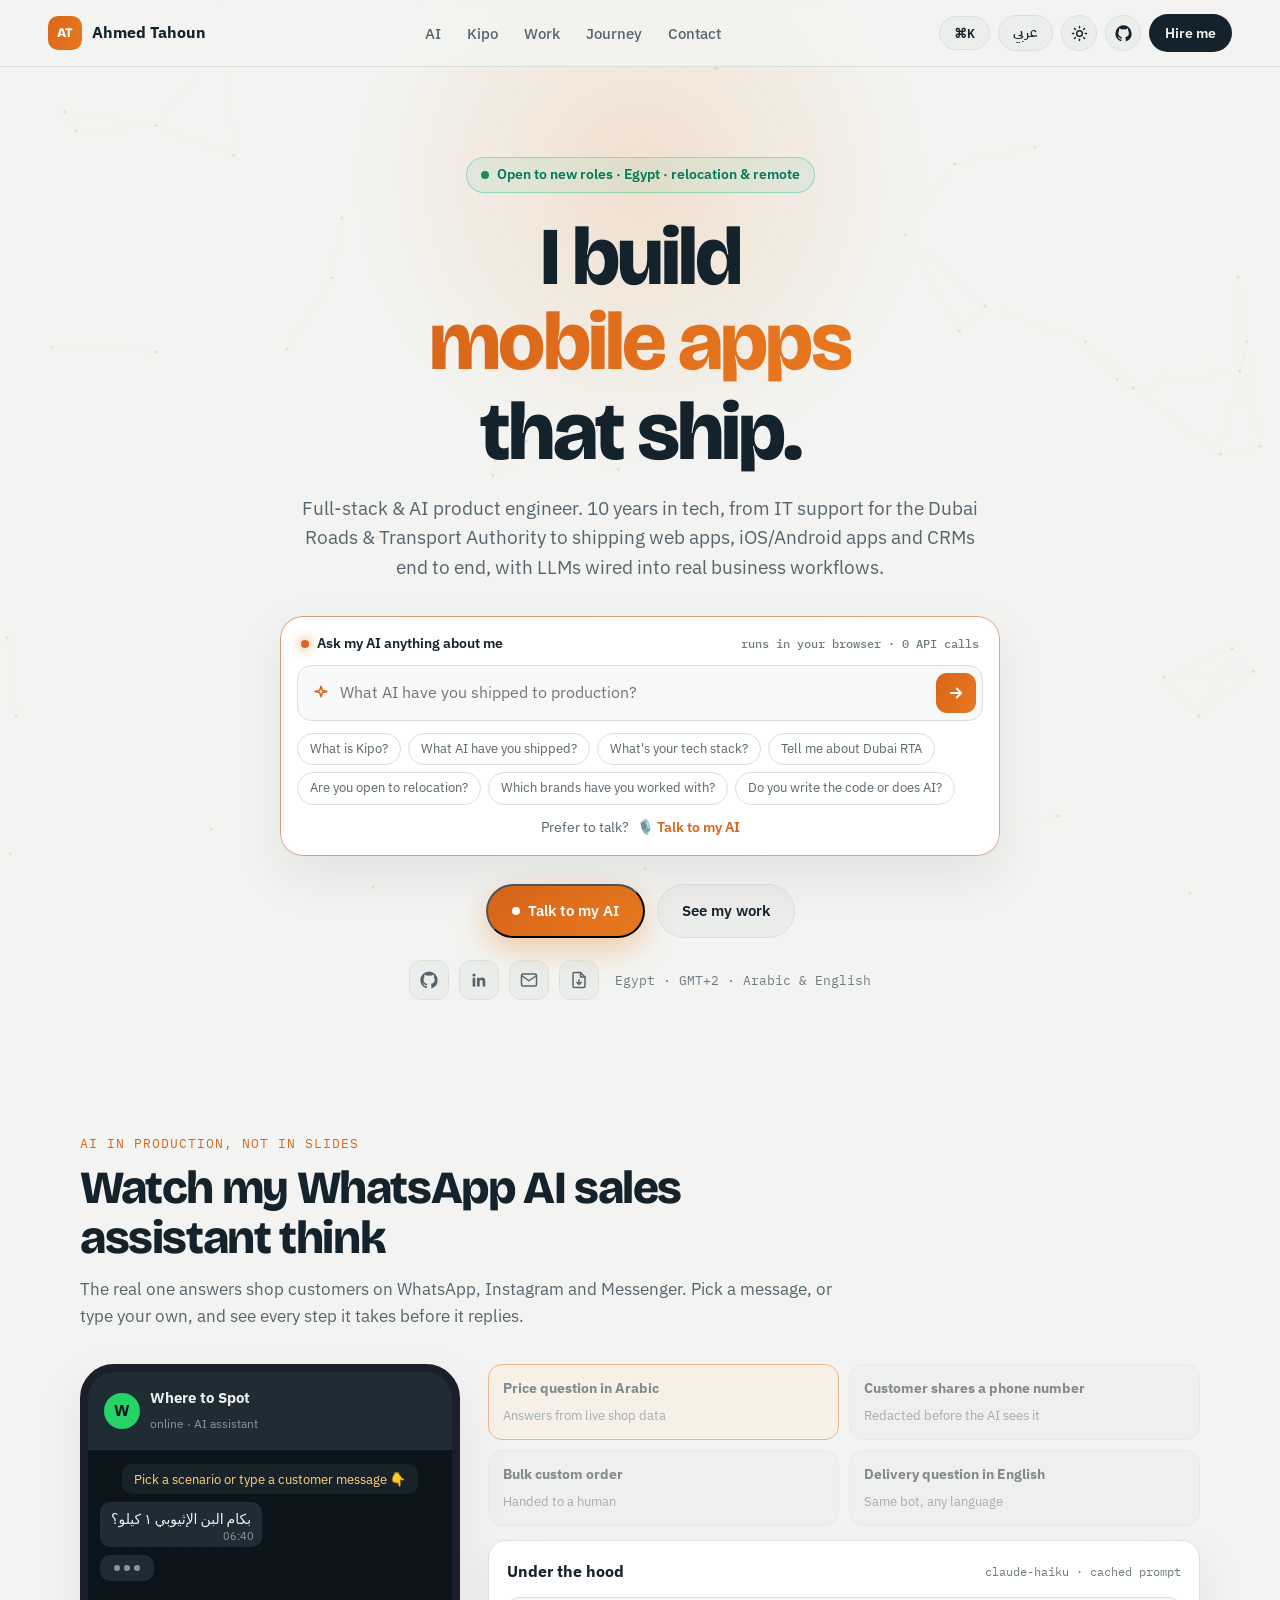
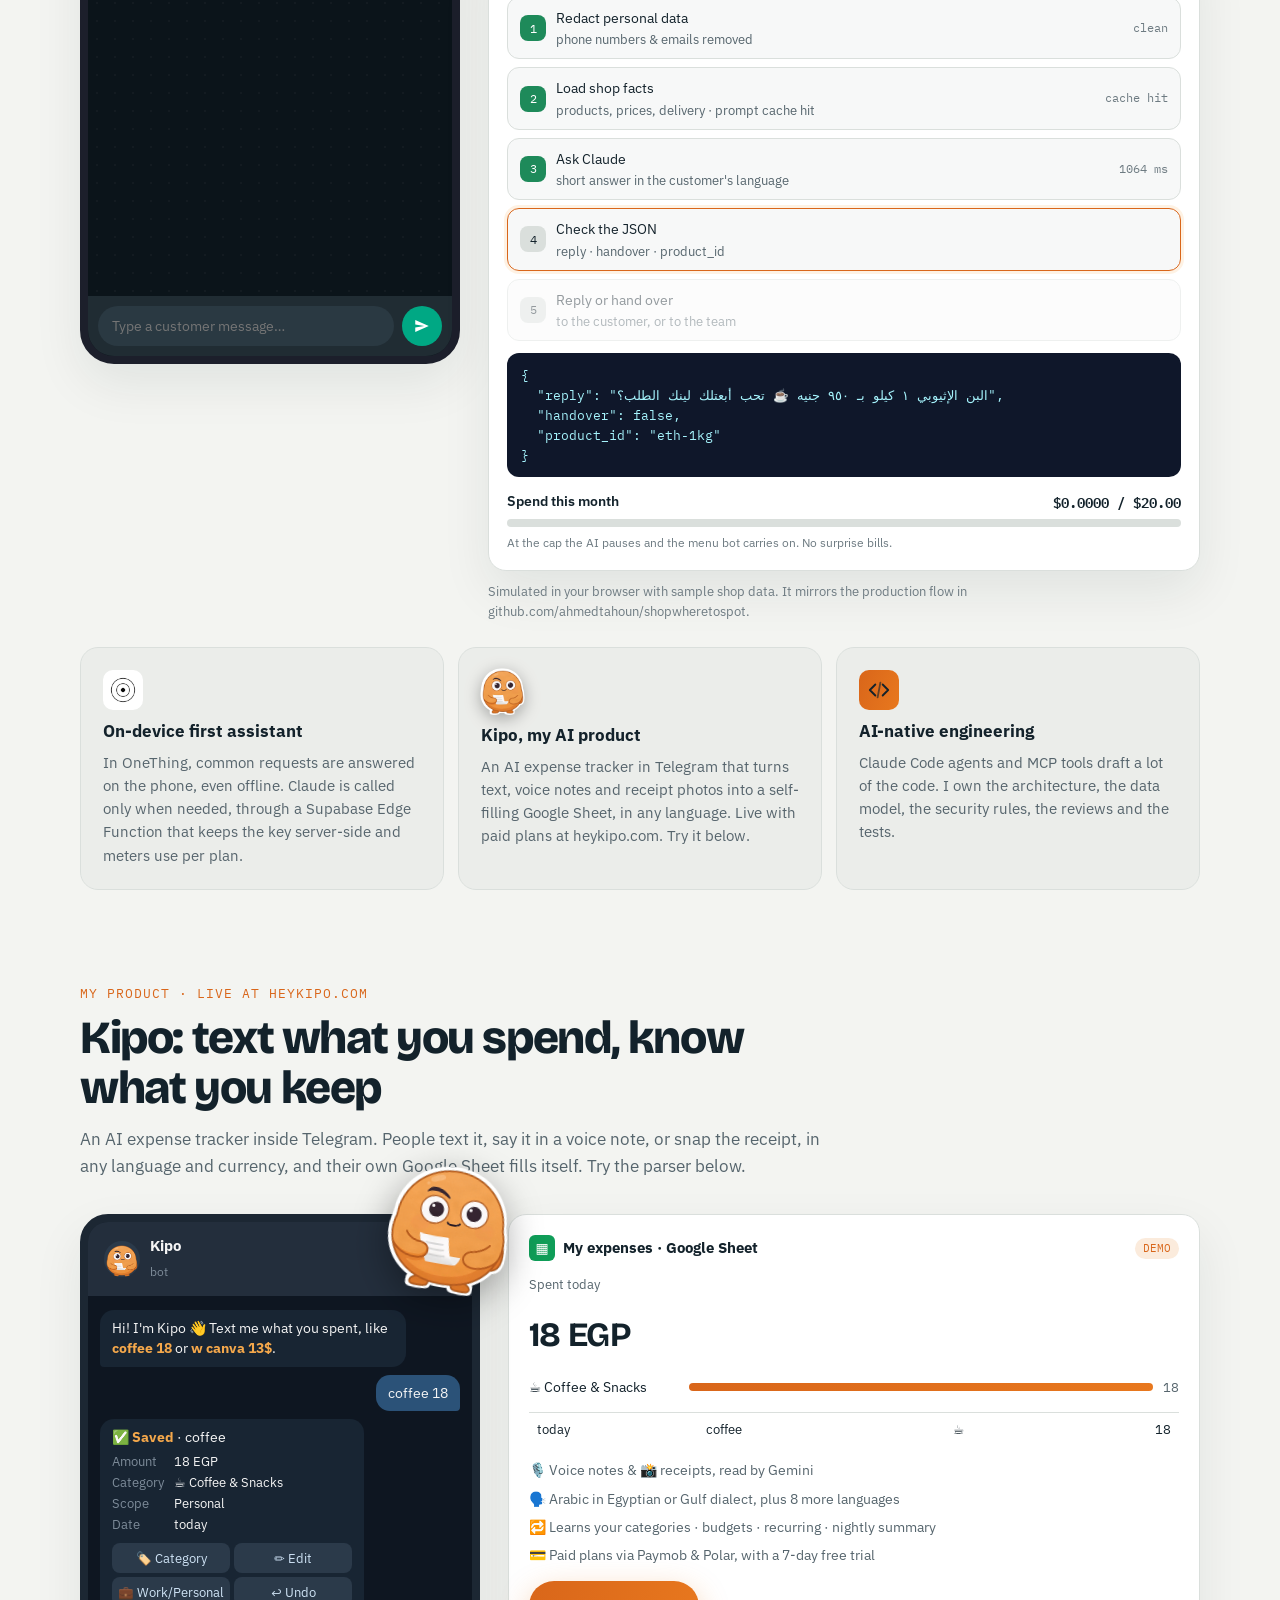
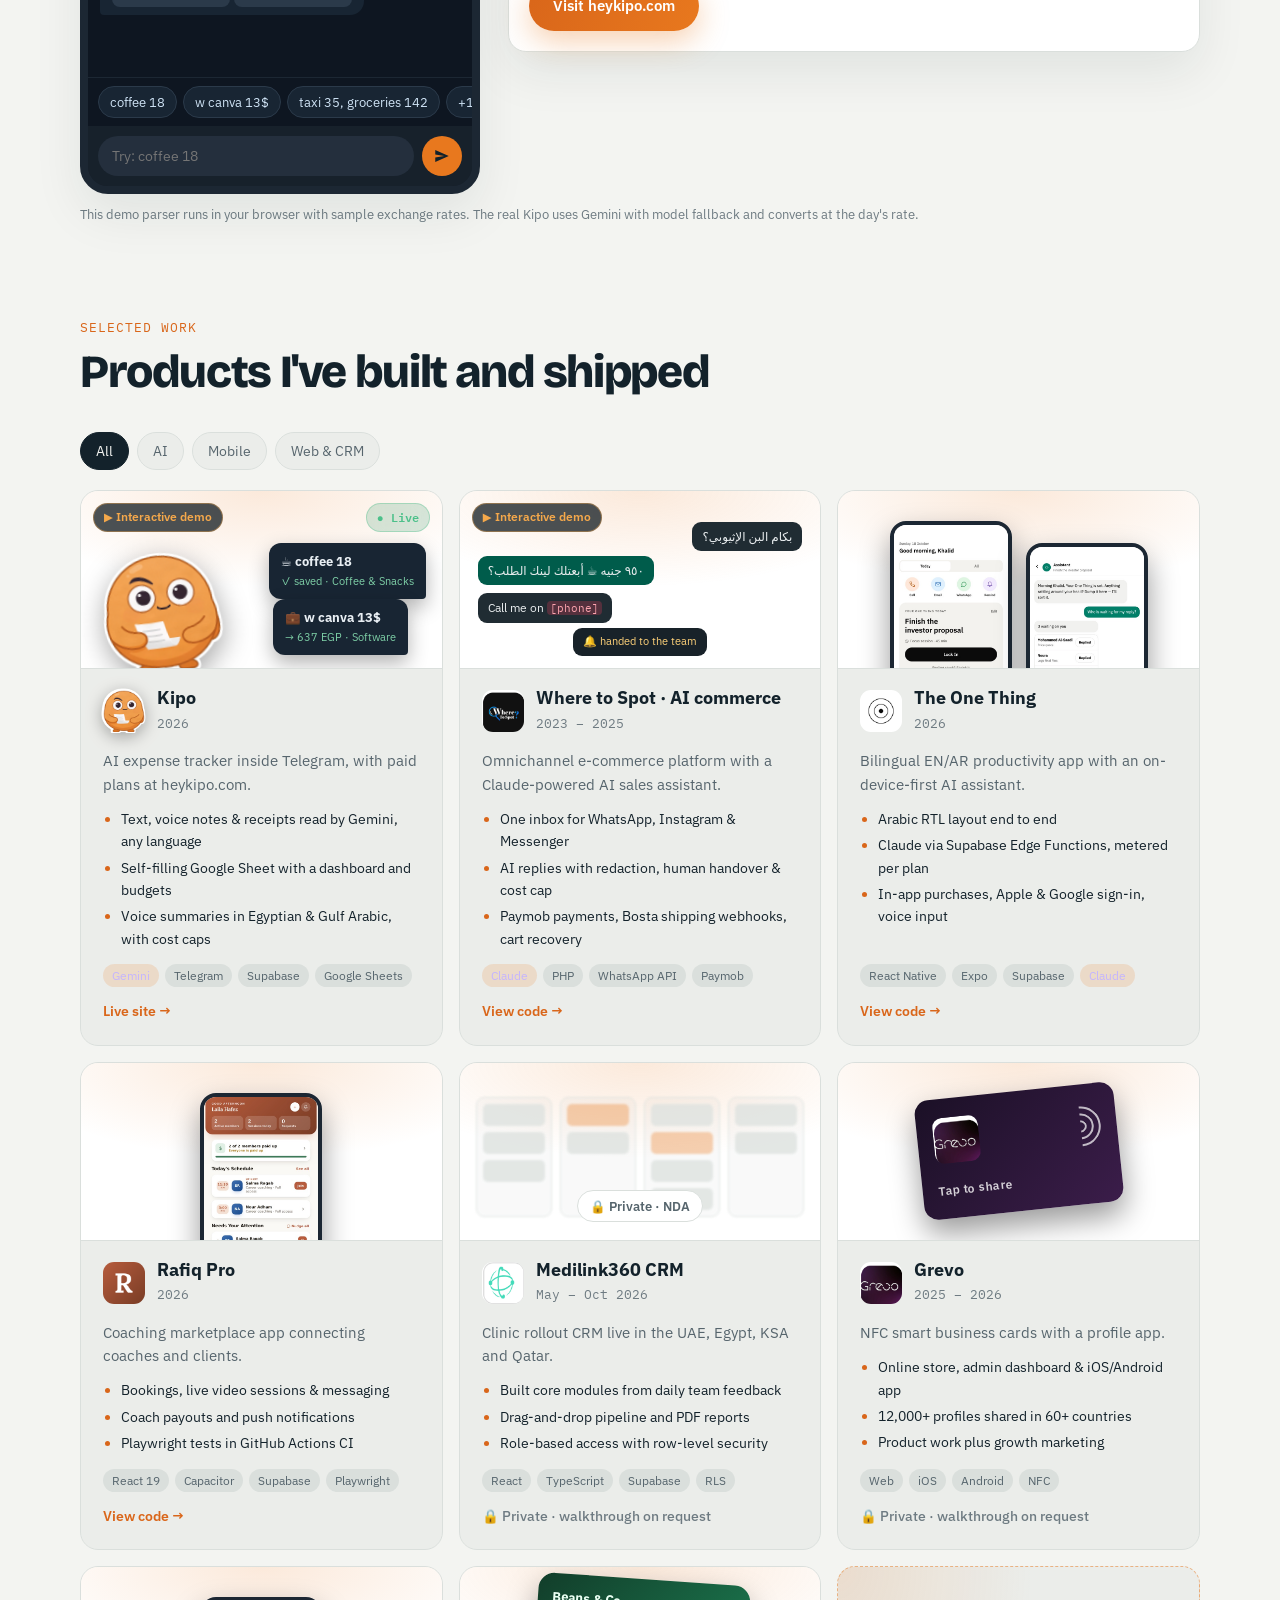
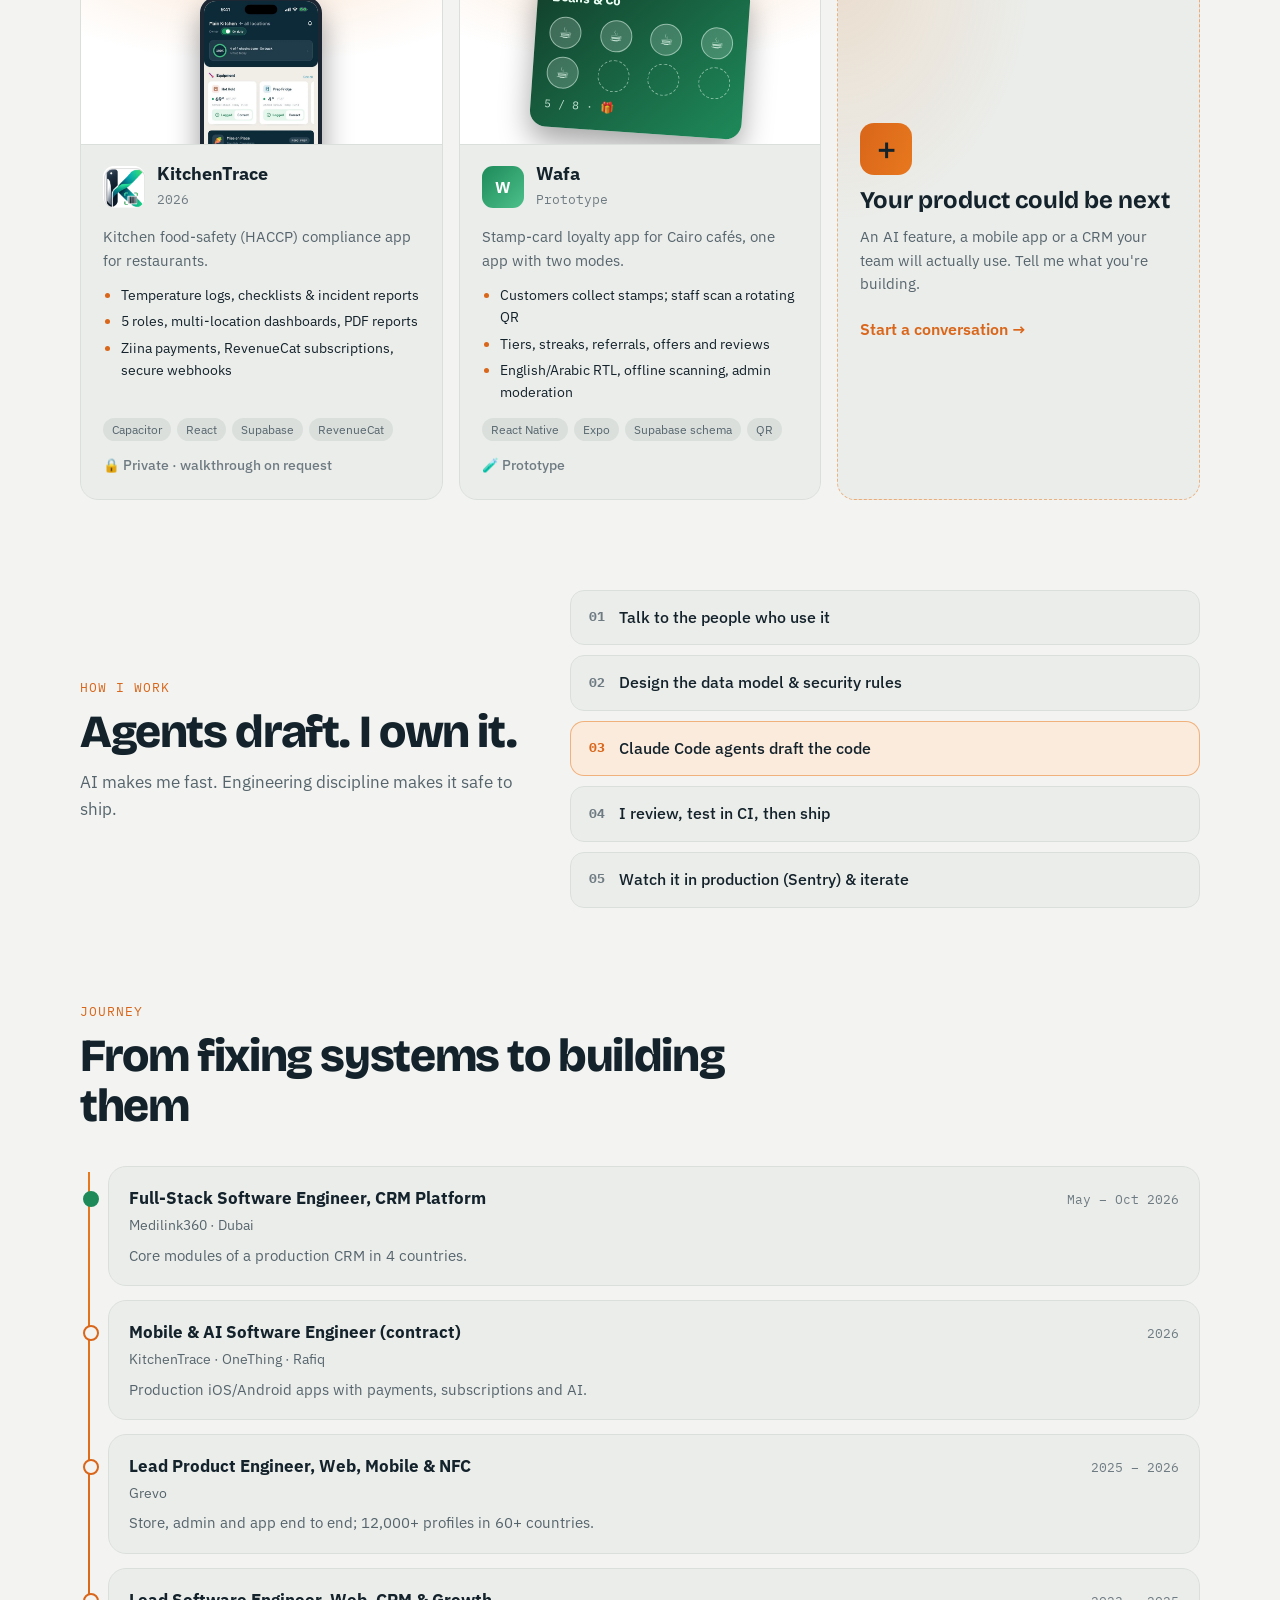
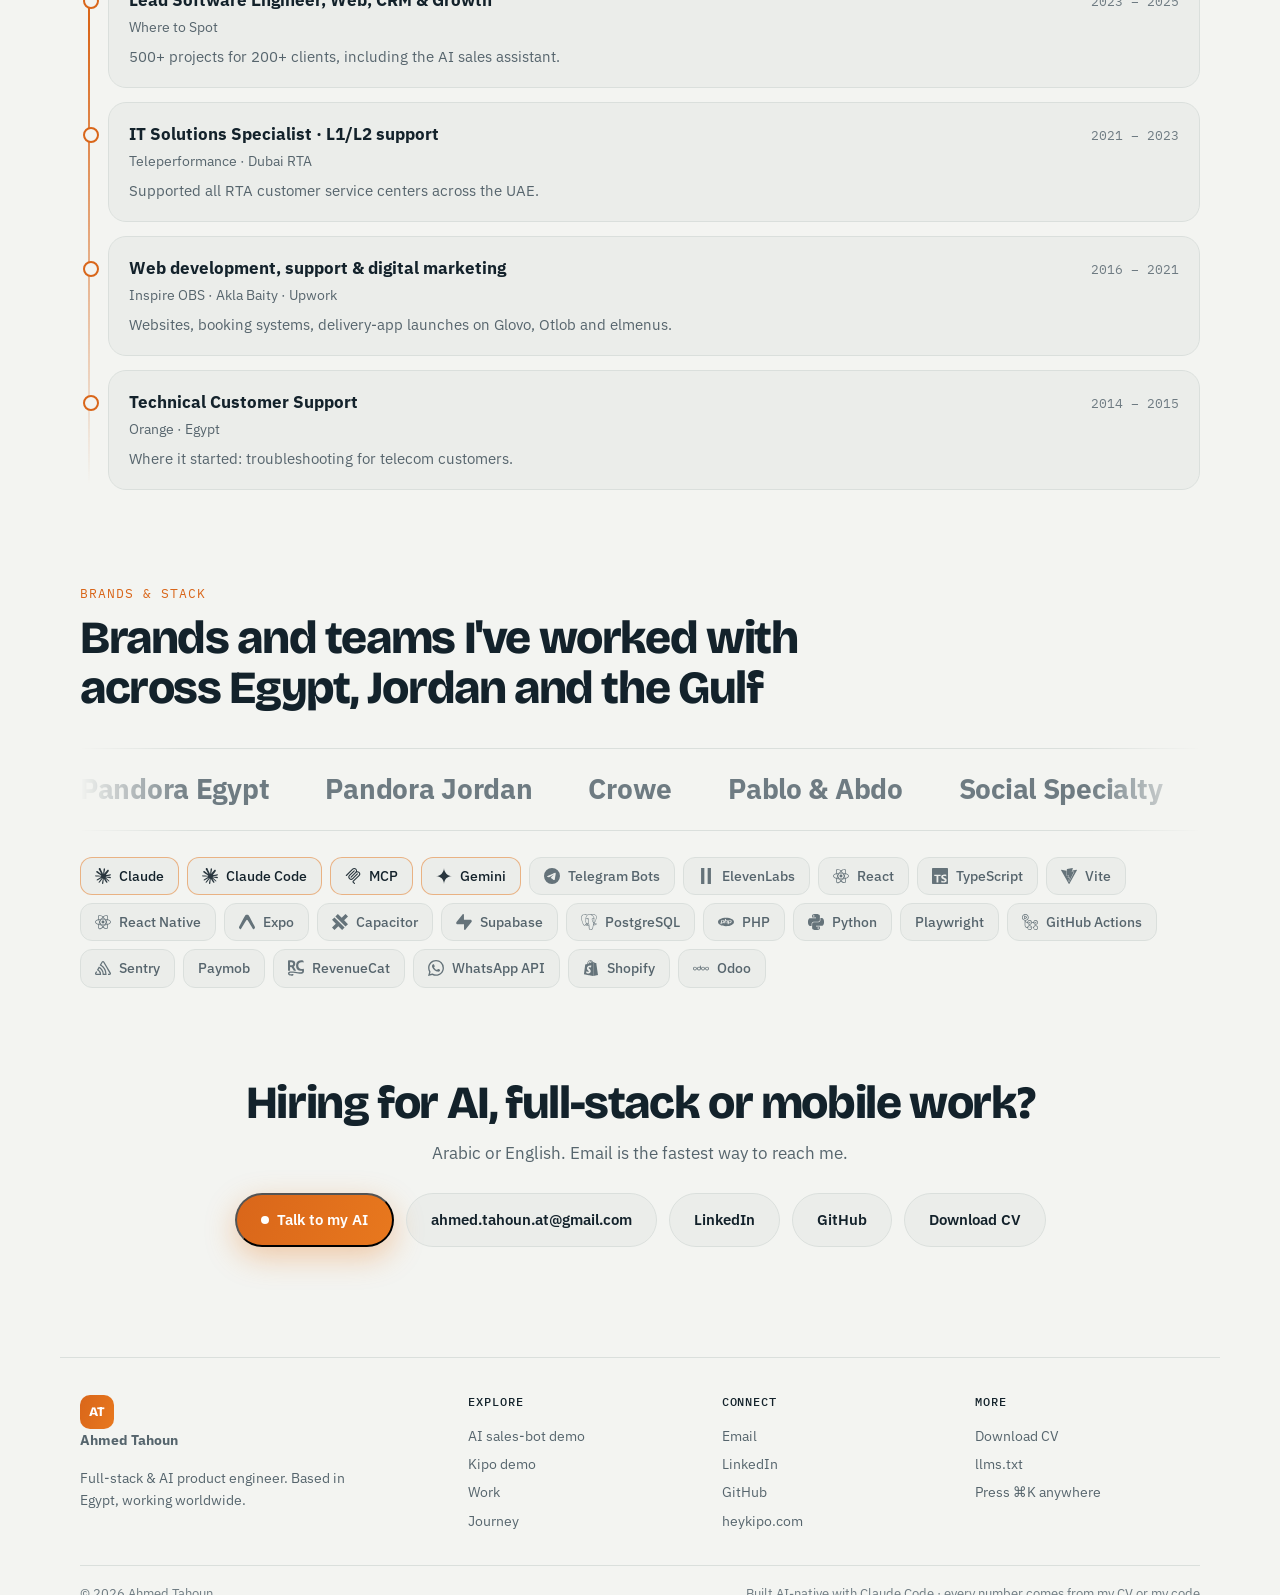
==== commit 480c9065: "Text assistant: smarter questions, names, yes/no and unknown questions - Questions (? / ؟ or a quest" ====
--- a/index.html
+++ b/index.html
@@ -21,7 +21,7 @@
 <link rel="preconnect" href="https://fonts.googleapis.com">
 <link rel="preconnect" href="https://fonts.gstatic.com" crossorigin>
 <link href="https://fonts.googleapis.com/css2?family=Bricolage+Grotesque:opsz,wght@12..96,700;12..96,800&family=IBM+Plex+Sans:wght@400;500;600;700&family=IBM+Plex+Sans+Arabic:wght@400;500;600;700&family=IBM+Plex+Mono:wght@400;500&display=swap" rel="stylesheet">
-<link rel="stylesheet" href="styles.css?v=20261103a">
+<link rel="stylesheet" href="styles.css?v=20261103b">
 <script type="application/ld+json">
 {"@context":"https://schema.org","@type":"Person","name":"Ahmed Tahoun","url":"https://tahoun.wheretospot.com/","image":"https://tahoun.wheretospot.com/assets/og.png","jobTitle":"Full-Stack & AI Product Engineer","email":"mailto:ahmed.tahoun.at@gmail.com","address":{"@type":"PostalAddress","addressCountry":"EG"},"sameAs":["https://github.com/ahmedtahoun","https://linkedin.com/in/ah-ta","https://heykipo.com"],"knowsAbout":["React","TypeScript","React Native","Supabase","Claude","AI agents","CRM development"],"knowsLanguage":["ar","en"]}
 </script>
@@ -272,8 +272,8 @@
   <a href="#contact" aria-label="Contact"><svg viewBox="0 0 24 24" fill="none" stroke="currentColor" stroke-width="2" stroke-linecap="round" stroke-linejoin="round"><path d="M21 15a2 2 0 0 1-2 2H7l-4 4V5a2 2 0 0 1 2-2h14a2 2 0 0 1 2 2z"/></svg></a>
 </nav>
 
-<script src="content.js?v=20261103a"></script>
-<script src="app.js?v=20261103a"></script>
-<script src="agent.js?v=20261103a"></script>
+<script src="content.js?v=20261103b"></script>
+<script src="app.js?v=20261103b"></script>
+<script src="agent.js?v=20261103b"></script>
 </body>
 </html>
